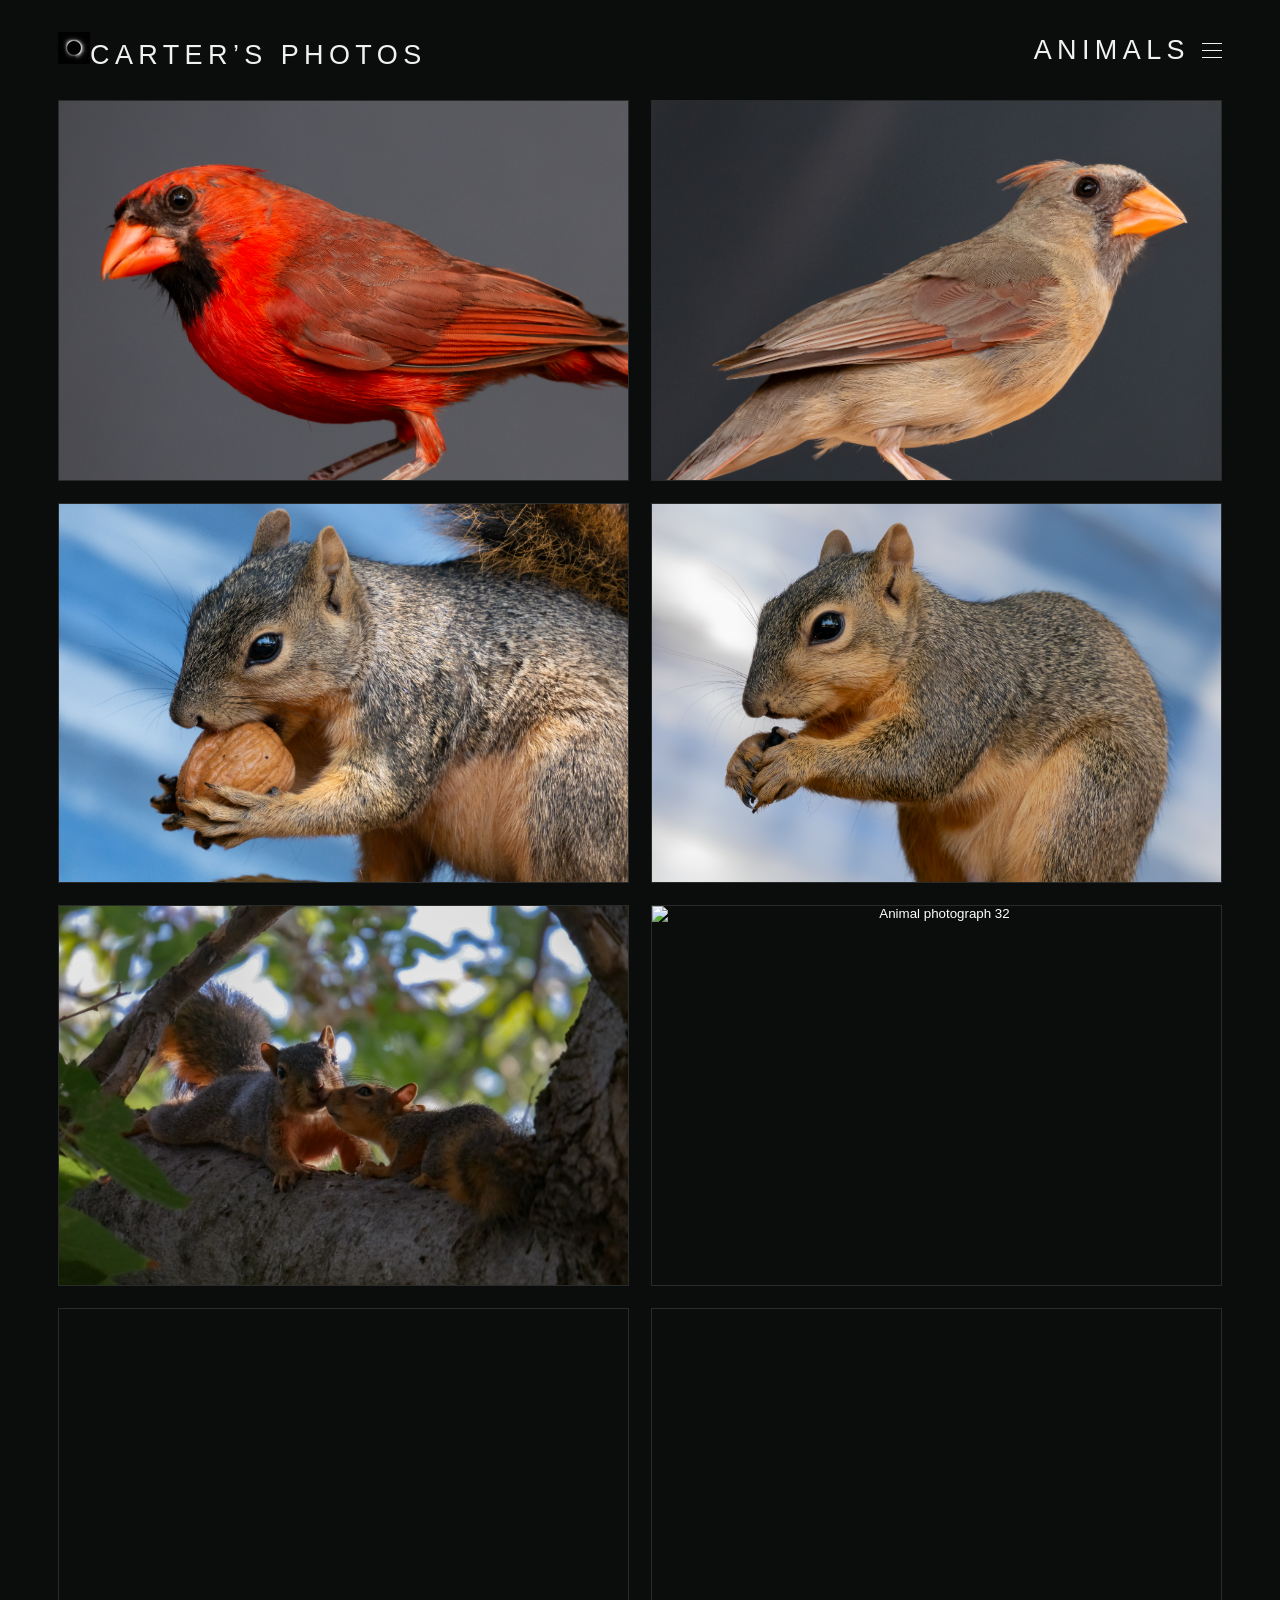
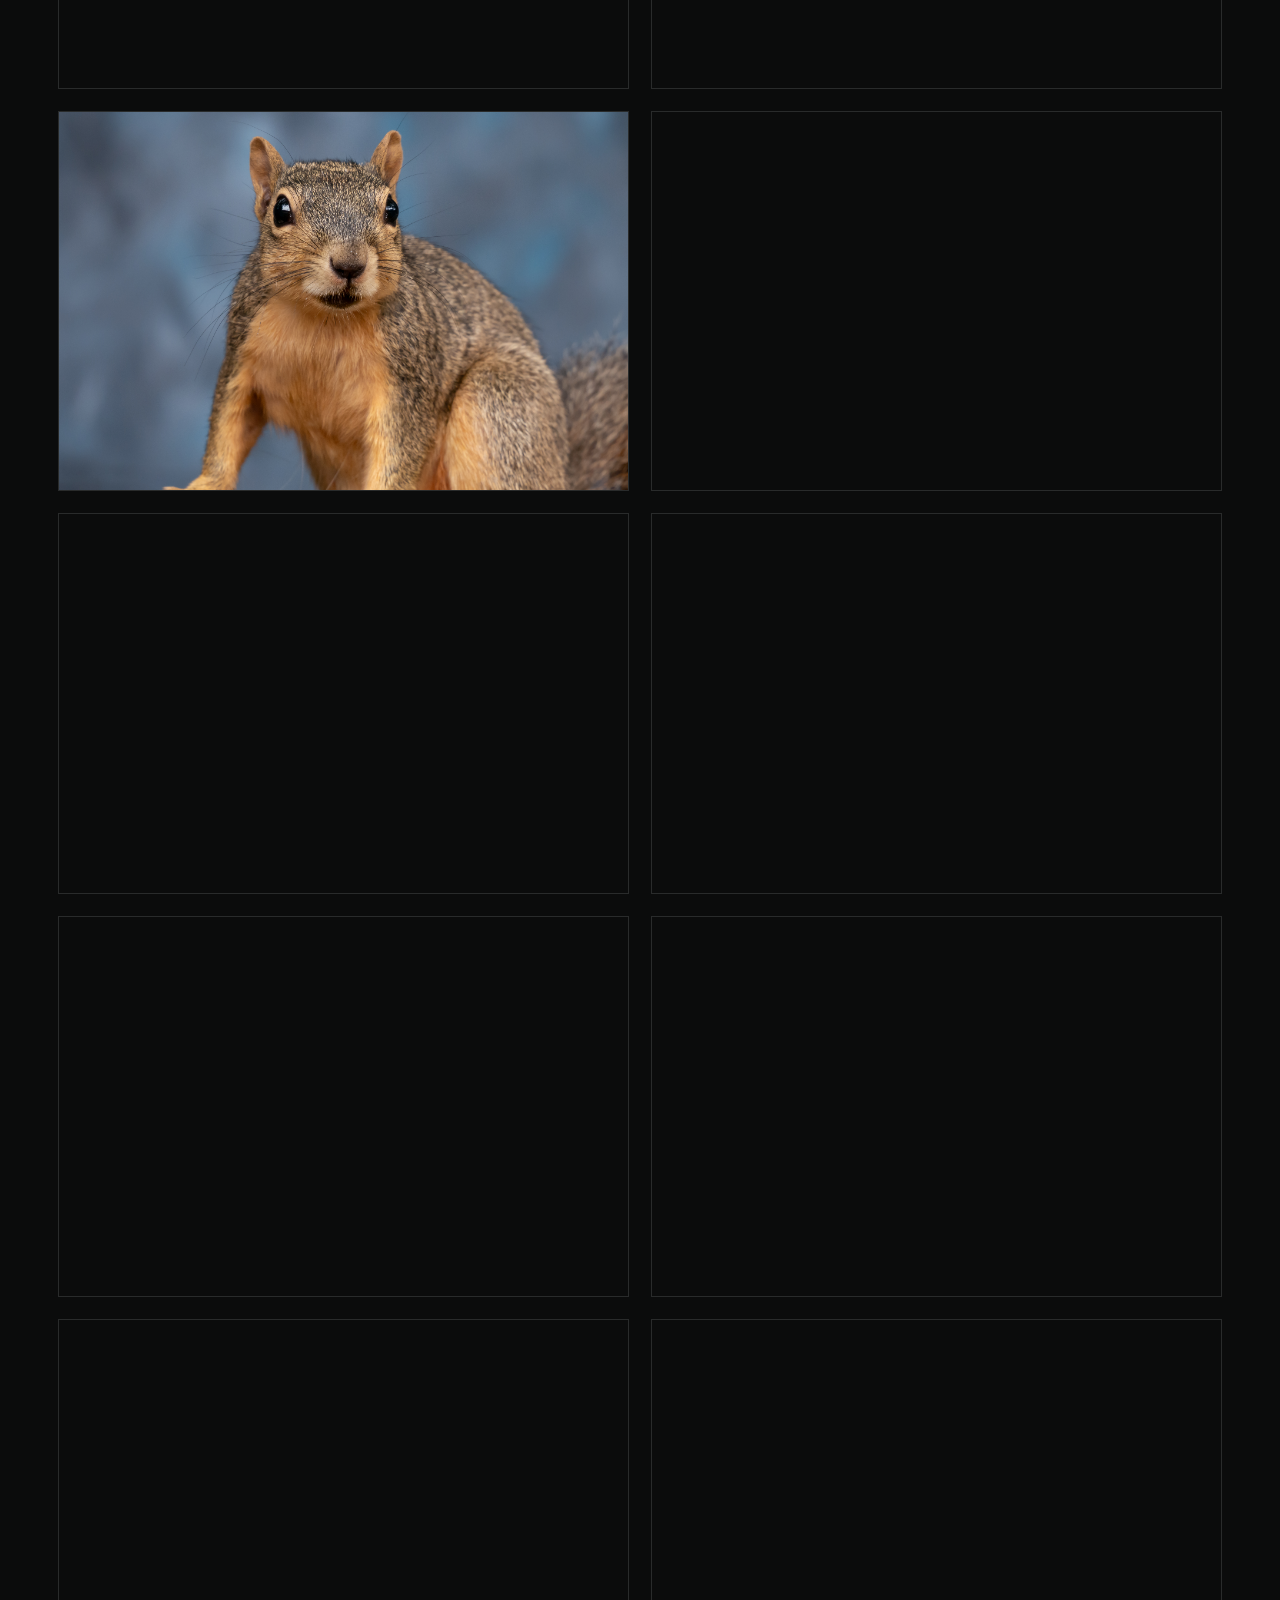
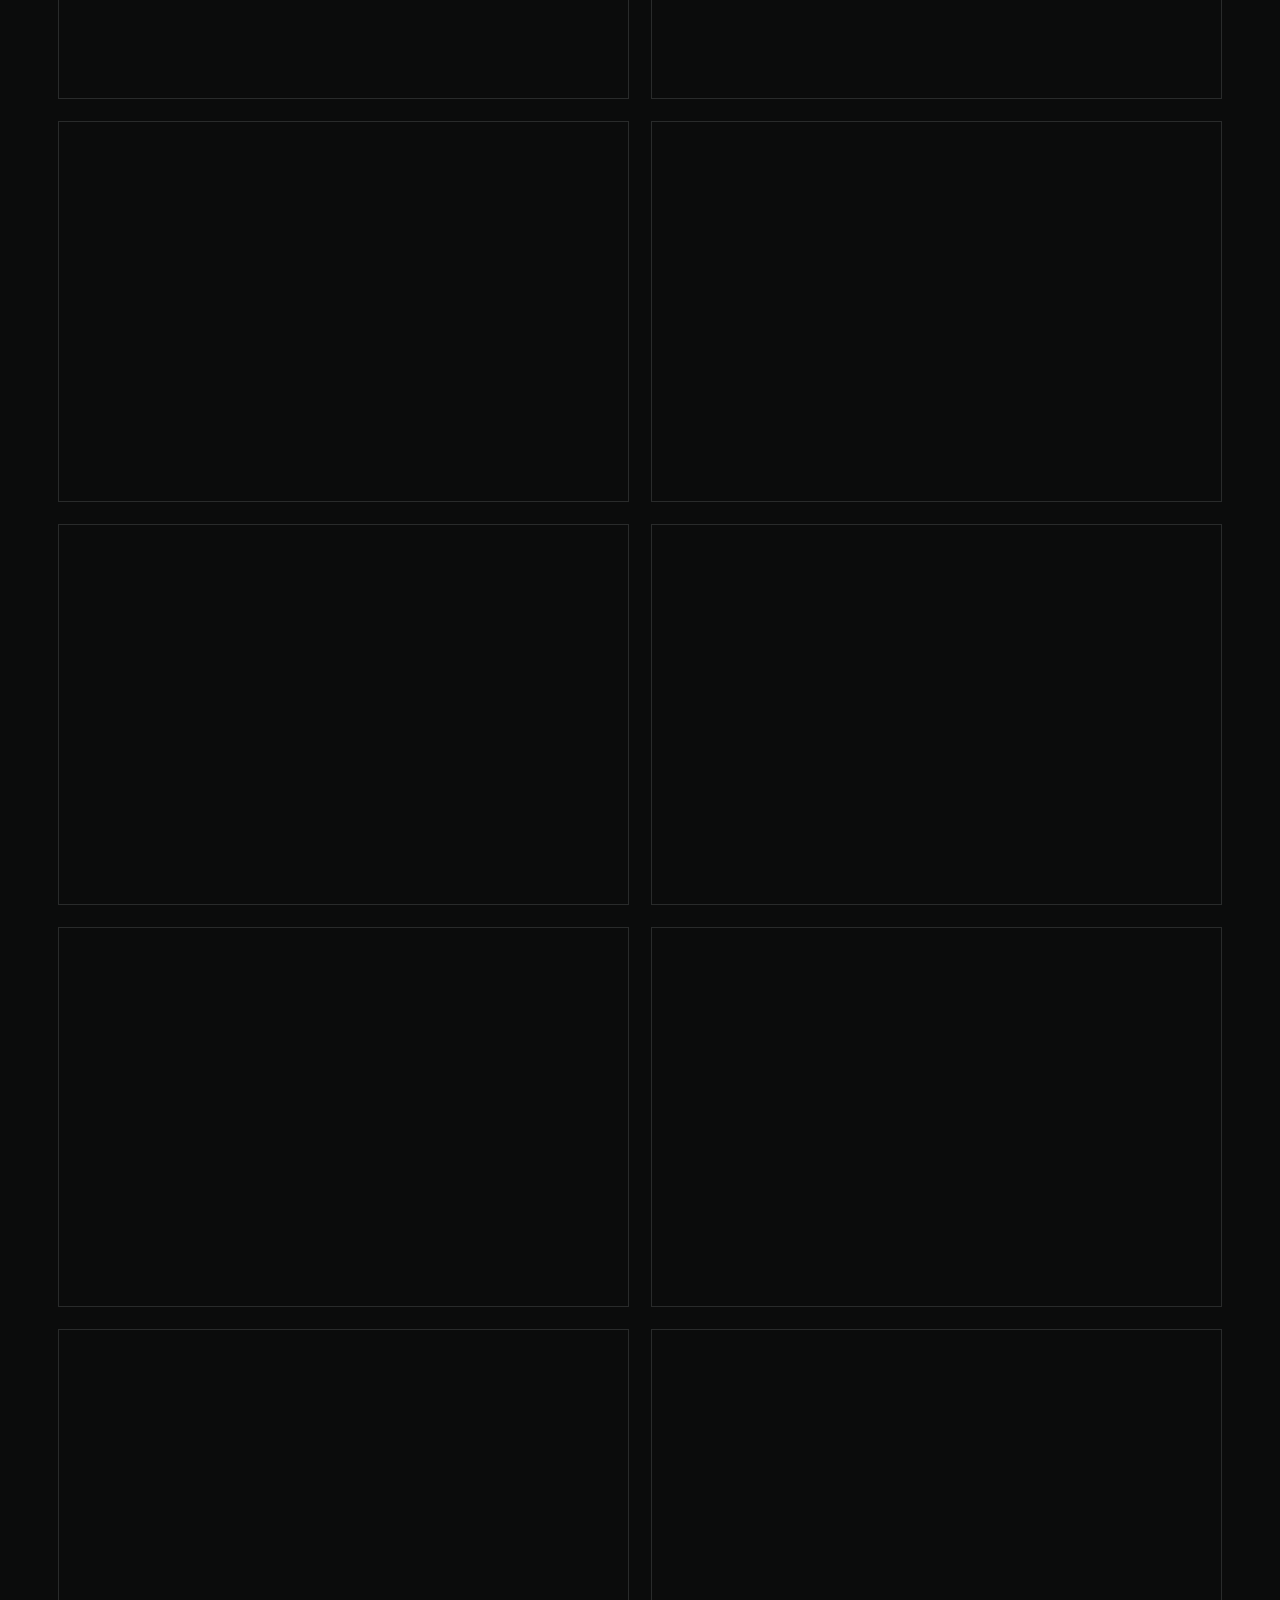
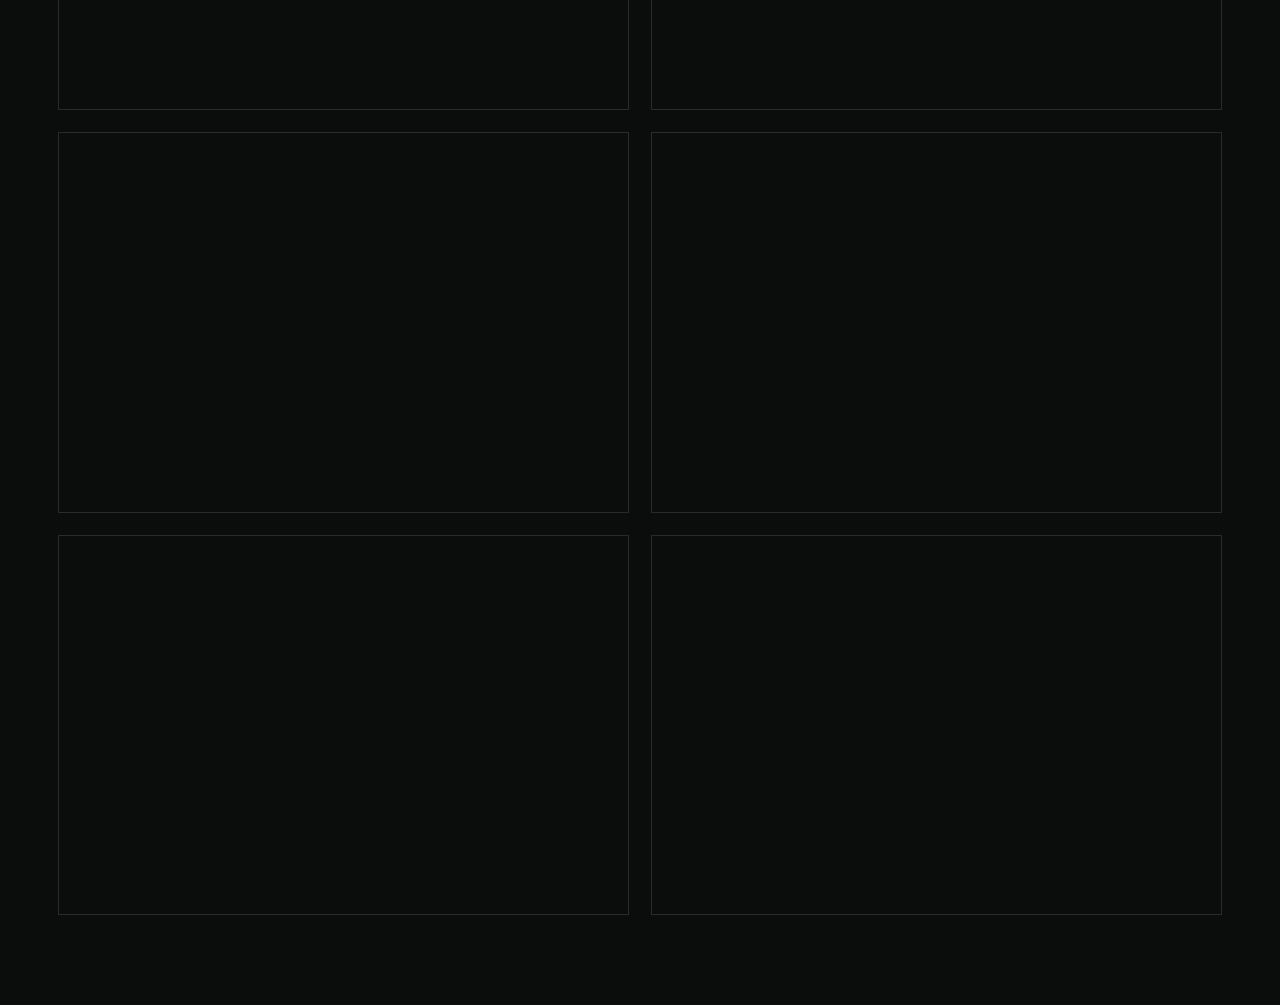
==== animals/index.html @ 8e616ca5 "Use eclipse favicon and show eclipse beside site title" ====
<!doctype html>
<html lang="en">
<head>
  <meta charset="utf-8">
  <meta name="viewport" content="width=device-width, initial-scale=1">
  <meta name="theme-color" content="#0b0c0c">
  <meta name="description" content="Animals photographed by Carter.">
  <title>Animals — Carter's Photos</title>
  <link rel="icon" type="image/svg+xml" href="/eclipse-favicon.svg?v=5">
  <link rel="apple-touch-icon" href="/eclipse-favicon.svg?v=5">
  <link rel="stylesheet" href="animals.css">
</head>
<body>
  <main class="site-shell">
    <header class="site-header">
      <a class="brand" href="/" aria-label="Carter's Photos home"><img class="brand-icon" src="/eclipse-favicon.svg?v=5" alt="" aria-hidden="true">CARTER’S PHOTOS</a>
      <nav class="nav" aria-label="Primary navigation">
        <details class="nav-menu">
          <summary class="nav-current"><span class="nav-link active">ANIMALS</span><span class="menu-icon" aria-hidden="true"><i></i><i></i><i></i></span></summary>
          <div class="nav-dropdown">
            <a class="nav-link" href="/"><span>HOME</span><span class="nav-arrow" aria-hidden="true">›</span></a>
            <a class="nav-link" href="/other/"><span>OTHER</span><span class="nav-arrow" aria-hidden="true">›</span></a>
          </div>
        </details>
      </nav>
    </header>

    <section class="gallery" aria-label="Animal photo gallery">
            <button class="photo" type="button" data-full="/images/animals/p1870011-2.jpg" aria-label="Open enlarged photograph">
        <img src="/images/animals/p1870011-2.jpg" alt="Animal photograph 1" loading="eager" decoding="async">
      </button>
      <button class="photo" type="button" data-full="/images/animals/p1710629-2-1.jpg" aria-label="Open enlarged photograph">
        <img src="/images/animals/p1710629-2-1.jpg" alt="Animal photograph 2" loading="eager" decoding="async">
      </button>
      <button class="photo" type="button" data-full="/images/animals/P2440090.jpg" aria-label="Open enlarged photograph">
        <img src="/images/animals/P2440090.jpg" alt="Animal photograph 3" loading="lazy" decoding="async">
      </button>
      <button class="photo" type="button" data-full="/images/animals/P2450784.jpg" aria-label="Open enlarged photograph">
        <img src="/images/animals/P2450784.jpg" alt="Animal photograph 4" loading="lazy" decoding="async">
      </button>
      <button class="photo" type="button" data-full="/images/animals/P1240764.jpg" aria-label="Open enlarged photograph">
        <img src="/images/animals/P1240764.jpg" alt="Animal photograph 31" loading="lazy" decoding="async">
      </button>
      <button class="photo" type="button" data-full="/images/animals/P1350514.jpg" aria-label="Open enlarged photograph">
        <img src="/images/animals/P1350514.jpg" alt="Animal photograph 32" loading="lazy" decoding="async">
      </button>
      <button class="photo" type="button" data-full="/images/animals/p2930795.jpg" aria-label="Open enlarged photograph">
        <img src="/images/animals/p2930795.jpg" alt="Animal photograph 5" loading="lazy" decoding="async">
      </button>
      <button class="photo" type="button" data-full="/images/animals/p1730978-2.jpg" aria-label="Open enlarged photograph">
        <img src="/images/animals/p1730978-2.jpg" alt="Animal photograph 7" loading="lazy" decoding="async">
      </button>
      <button class="photo" type="button" data-full="/images/animals/p2150543-3.jpg" aria-label="Open enlarged photograph">
        <img src="/images/animals/p2150543-3.jpg" alt="Animal photograph 8" loading="lazy" decoding="async">
      </button>
      <button class="photo" type="button" data-full="/images/animals/P12100601.JPG" aria-label="Open enlarged photograph">
        <img src="/images/animals/P12100601.JPG" alt="Animal photograph 30" loading="lazy" decoding="async">
      </button>
      <button class="photo" type="button" data-full="/images/animals/p2840469-7.jpg" aria-label="Open enlarged photograph">
        <img src="/images/animals/p2840469-7.jpg" alt="Animal photograph 14" loading="lazy" decoding="async">
      </button>
      <button class="photo" type="button" data-full="/images/animals/p3000961-4.jpg" aria-label="Open enlarged photograph">
        <img src="/images/animals/p3000961-4.jpg" alt="Animal photograph 16" loading="lazy" decoding="async">
      </button>
      <button class="photo" type="button" data-full="/images/animals/P1360624.jpg" aria-label="Open enlarged photograph">
        <img src="/images/animals/P1360624.jpg" alt="Animal photograph 27" loading="lazy" decoding="async">
      </button>
      <button class="photo" type="button" data-full="/images/animals/P1370092-2.jpg" aria-label="Open enlarged photograph">
        <img src="/images/animals/P1370092-2.jpg" alt="Animal photograph 29" loading="lazy" decoding="async">
      </button>
      <button class="photo" type="button" data-full="/images/animals/p2920023-7.jpg" aria-label="Open enlarged photograph">
        <img src="/images/animals/p2920023-7.jpg" alt="Animal photograph 21" loading="lazy" decoding="async">
      </button>
      <button class="photo" type="button" data-full="/images/animals/p2930012-4.jpg" aria-label="Open enlarged photograph">
        <img src="/images/animals/p2930012-4.jpg" alt="Animal photograph 24" loading="lazy" decoding="async">
      </button>
      <button class="photo" type="button" data-full="/images/animals/P2470437.jpg" aria-label="Open enlarged photograph">
        <img src="/images/animals/P2470437.jpg" alt="Animal photograph 19" loading="lazy" decoding="async">
      </button>
      <button class="photo" type="button" data-full="/images/animals/p3450807.jpg" aria-label="Open enlarged photograph">
        <img src="/images/animals/p3450807.jpg" alt="Animal photograph 38" loading="lazy" decoding="async">
      </button>
      <button class="photo" type="button" data-full="/images/animals/p2260902-2.jpg" aria-label="Open enlarged photograph">
        <img src="/images/animals/p2260902-2.jpg" alt="Animal photograph 35" loading="lazy" decoding="async">
      </button>
      <button class="photo" type="button" data-full="/images/animals/p3380422.jpg" aria-label="Open enlarged photograph">
        <img src="/images/animals/p3380422.jpg" alt="Animal photograph 40" loading="lazy" decoding="async">
      </button>
      <button class="photo" type="button" data-full="/images/animals/P1370546.jpg" aria-label="Open enlarged photograph">
        <img src="/images/animals/P1370546.jpg" alt="Animal photograph 39" loading="lazy" decoding="async">
      </button>
      <button class="photo" type="button" data-full="/images/animals/p3610223.jpg" aria-label="Open enlarged photograph">
        <img src="/images/animals/p3610223.jpg" alt="Animal photograph 44" loading="lazy" decoding="async">
      </button>
      <button class="photo" type="button" data-full="/images/animals/p2590883.jpg" aria-label="Open enlarged photograph">
        <img src="/images/animals/p2590883.jpg" alt="Animal photograph 41" loading="lazy" decoding="async">
      </button>
      <button class="photo" type="button" data-full="/images/animals/p3150628.jpg" aria-label="Open enlarged photograph">
        <img src="/images/animals/p3150628.jpg" alt="Animal photograph 50" loading="lazy" decoding="async">
      </button>
      <button class="photo" type="button" data-full="/images/animals/p3610107.jpg" aria-label="Open enlarged photograph">
        <img src="/images/animals/p3610107.jpg" alt="Animal photograph 45" loading="lazy" decoding="async">
      </button>
      <button class="photo" type="button" data-full="/images/animals/p3610175.jpg" aria-label="Open enlarged photograph">
        <img src="/images/animals/p3610175.jpg" alt="Animal photograph 47" loading="lazy" decoding="async">
      </button>
      <button class="photo" type="button" data-full="/images/animals/p3610202.jpg" aria-label="Open enlarged photograph">
        <img src="/images/animals/p3610202.jpg" alt="Animal photograph 48" loading="lazy" decoding="async">
      </button>
      <button class="photo" type="button" data-full="/images/animals/p2610997-3.jpg" aria-label="Open enlarged photograph">
        <img src="/images/animals/p2610997-3.jpg" alt="Animal photograph 23" loading="lazy" decoding="async">
      </button>
    </section>

    <dialog class="lightbox" id="lightbox" aria-label="Enlarged photograph">
      <button class="lightbox-close" type="button" aria-label="Close enlarged photograph">×</button>
      <button class="lightbox-nav lightbox-prev" type="button" aria-label="Previous photograph">‹</button>
      <button class="lightbox-nav lightbox-next" type="button" aria-label="Next photograph">›</button>
      <img class="lightbox-image" src="" alt="">
      <output class="lightbox-counter" aria-live="off"></output>
    </dialog>
  </main>

  <script src="/gallery.js" defer></script>
</body>
</html>
---- animals/animals.css ----
/* Base and layout */
:root {
  color-scheme: dark;
  --bg: #0b0c0c;
  --text: #f1f1ef;
  --muted: #8f908e;
  --gap: clamp(12px, 1.8vw, 22px);
  --edge: clamp(18px, 5vw, 58px);
}
* { box-sizing: border-box; }
html { background: var(--bg); }
body {
  margin: 0;
  min-width: 320px;
  background: var(--bg);
  color: var(--text);
  font-family: Arial, Helvetica, sans-serif;
  -webkit-font-smoothing: antialiased;
}
.site-shell { width: 100%; padding: 0 var(--edge) clamp(40px, 7vw, 90px); }
.site-header {
  position: sticky;
  top: 0;
  z-index: 20;
  background: var(--bg);
  min-height: clamp(82px, 8.4vw, 100px);
  display: flex;
  align-items: center;
  justify-content: space-between;
  gap: 28px;
}
.brand {
  color: var(--text);
  text-decoration: none;
  font-size: clamp(18px, 2.15vw, 27px);
  font-weight: 400;
  letter-spacing: .20em;
  line-height: 1;
  white-space: nowrap;
}

/* Header navigation */
.nav { display: flex; align-items: center; gap: clamp(28px, 4vw, 50px); }
.nav-link {
  position: relative;
  padding: 8px 2px 12px;
  color: var(--muted);
  text-decoration: none;
  font-size: clamp(10px, 1vw, 13px);
  font-weight: 700;
  letter-spacing: .20em;
  line-height: 1;
}
.nav-link.active { color: var(--text); }
.nav-link.active::after {
  content: "";
  position: absolute;
  left: 0;
  right: .20em;
  bottom: 0;
  height: 1px;
  background: currentColor;
}
.nav-placeholder { cursor: default; display: inline-block; }

/* Photo grid */
.gallery { display: grid; grid-template-columns: repeat(2, minmax(0, 1fr)); gap: var(--gap); }
.photo {
  display: block;
  overflow: hidden;
  background: transparent;
  aspect-ratio: 3 / 2;
  text-decoration: none;
  border: 1px solid #292b2b;
  padding: 0;
  box-shadow: none;
  cursor: zoom-in;
}
.photo img {
  display: block;
  width: 100%;
  height: 100%;
  object-fit: cover;
  object-position: center;
  opacity: 0;
  transition: transform 220ms ease, opacity 220ms ease;
}
.photo img.is-loaded { opacity: 1; }
.photo-squirrel img { object-position: 50% 42%; }

/* Fullscreen viewer */
.lightbox {
  position: fixed;
  inset: 0;
  width: auto;
  height: auto;
  max-width: none;
  max-height: none;
  margin: 0;
  padding: clamp(24px, 4vw, 48px);
  border: 0;
  background: rgba(5, 6, 6, .96);
  overflow: hidden;
}
.lightbox[open] { display: grid; place-items: center; }
.lightbox::backdrop { background: rgba(0, 0, 0, .86); }
.lightbox-image {
  display: block;
  width: auto;
  height: auto;
  max-width: min(90vw, calc(100vw - 48px));
  max-height: min(85vh, calc(100vh - 48px));
  object-fit: contain;
}
.lightbox-close {
  position: fixed;
  top: 18px;
  right: 22px;
  z-index: 2;
  border: 0;
  padding: 6px 10px;
  background: transparent;
  color: #f1f1ef;
  font: 300 34px/1 Arial, Helvetica, sans-serif;
  cursor: pointer;
}
html.lightbox-open, body.lightbox-open {
  overflow: hidden;
  overscroll-behavior: none;
}
.lightbox-nav {
  position: fixed;
  top: 50%;
  z-index: 3;
  width: 48px;
  height: 64px;
  padding: 0;
  border: 0;
  background: rgba(0,0,0,.28);
  color: rgba(255,255,255,.88);
  font: 300 48px/1 Arial, sans-serif;
  cursor: pointer;
  transform: translateY(-50%);
}
.lightbox-prev { left: 14px; }
.lightbox-next { right: 14px; }

/* Quiet lightbox position indicator */
.lightbox-counter {
  position: fixed;
  bottom: max(18px, env(safe-area-inset-bottom));
  left: 50%;
  transform: translateX(-50%);
  color: #b8b9b7;
  font: 400 12px/1.4 Arial, Helvetica, sans-serif;
  letter-spacing: .12em;
  pointer-events: none;
}

/* Dropdown menu */
.nav-menu { position: relative; border: 0; border-radius: 0; background: transparent; }
.nav-menu summary { list-style: none; }
.nav-menu summary::-webkit-details-marker { display: none; }
.nav-current {
  display: flex;
  align-items: center;
  min-width: 0;
  min-height: 0;
  padding: 0;
  gap: 12px;
  justify-content: flex-start;
  cursor: pointer;
  user-select: none;
}
.nav-current .nav-link { pointer-events: none; }
.nav-current .nav-link.active {
  padding: 0;
  font-size: clamp(18px, 2.15vw, 27px);
  font-weight: 400;
  letter-spacing: .20em;
}
.nav-current .nav-link.active::after { display: none; }
.menu-icon {
  width: 20px;
  height: 15px;
  margin: 0;
  flex: 0 0 auto;
  display: flex;
  flex-direction: column;
  justify-content: space-between;
}
.menu-icon i { display: block; width: 100%; height: 1px; background: var(--text); }
.nav-dropdown {
  position: absolute;
  top: calc(100% + 14px);
  left: auto;
  right: 0;
  z-index: 10;
  width: 210px;
  min-width: 210px;
  padding: 4px 12px;
  gap: 0;
  display: flex;
  flex-direction: column;
  align-items: flex-start;
  border: 1px solid #343738;
  border-radius: 10px;
  background: #0d0f10;
  box-shadow: 0 10px 24px rgba(0,0,0,.28);
}
.nav-menu:not([open]) .nav-dropdown { display: none; }
.nav-dropdown::before {
  content: "";
  position: absolute;
  top: -7px;
  right: 8px;
  width: 12px;
  height: 12px;
  background: #0d0f10;
  border-left: 1px solid #343738;
  border-top: 1px solid #343738;
  transform: rotate(45deg);
}
.nav-dropdown .nav-link {
  position: relative;
  z-index: 1;
  display: flex;
  align-items: center;
  justify-content: space-between;
  width: 100%;
  padding: 16px 2px;
  border-radius: 0;
  background: transparent;
  color: #b8b9b7;
  font-size: clamp(13px, 1.15vw, 16px);
  font-weight: 400;
  letter-spacing: .18em;
  text-align: left;
  white-space: nowrap;
}
.nav-dropdown .nav-link + .nav-link { border-top: 1px solid #343738; }
.nav-arrow {
  margin-left: 18px;
  color: #d9d9d7;
  font-size: 28px;
  font-weight: 200;
  line-height: .7;
  letter-spacing: 0;
}

/* Responsive */
@media (max-width: 700px) {
  :root { --edge: 16px; --gap: 12px; }
  .site-header { min-height: 74px; align-items: center; }
  .brand { font-size: clamp(16px, 5vw, 20px); letter-spacing: .16em; }
  .nav { gap: 14px; }
  .nav-link { font-size: 9px; letter-spacing: .16em; }
  .gallery { grid-template-columns: 1fr; }
  .lightbox { padding: 12px; }
  .lightbox-image { max-width: calc(100vw - 24px); max-height: calc(100vh - 56px); }
  .lightbox-close { top: 10px; right: 10px; }
  .nav-current { gap: 10px; }
  .nav-current .nav-link.active {
    font-size: clamp(16px, 5vw, 20px);
    letter-spacing: .16em;
  }
  .nav-dropdown { top: calc(100% + 12px); width: 210px; min-width: 210px; padding: 3px 12px; }
  .nav-dropdown .nav-link { padding: 16px 2px; font-size: 13px; letter-spacing: .16em; }
  .nav-arrow { font-size: 26px; }
}
@media (max-width: 430px) {
  .site-header { min-height: 68px; }
  .brand { font-size: 15px; letter-spacing: .13em; }
  .nav-link { font-size: 8px; }
  .nav-current .nav-link.active { font-size: 15px; letter-spacing: .13em; }
  .nav-dropdown { width: 190px; min-width: 190px; }
}
@media (hover: hover) and (pointer: fine) {
  .photo:hover img { transform: scale(1.012); opacity: .96; }
  .lightbox-nav:hover { background: rgba(0,0,0,.55); color: #fff; }
  .nav-dropdown .nav-link:hover { color: var(--text); background: transparent; }
  .nav-dropdown .nav-link:hover .nav-arrow { transform: translateX(2px); }
}
@media (hover: none) and (pointer: coarse) {
  .lightbox-nav {
    display: block;
    width: 40px;
    height: 56px;
    font-size: 42px;
    background: rgba(0,0,0,.42);
  }
  .lightbox-prev { left: 4px; }
  .lightbox-next { right: 4px; }
}
@media (prefers-reduced-motion: reduce) {
  .photo img { transition: none; }
}
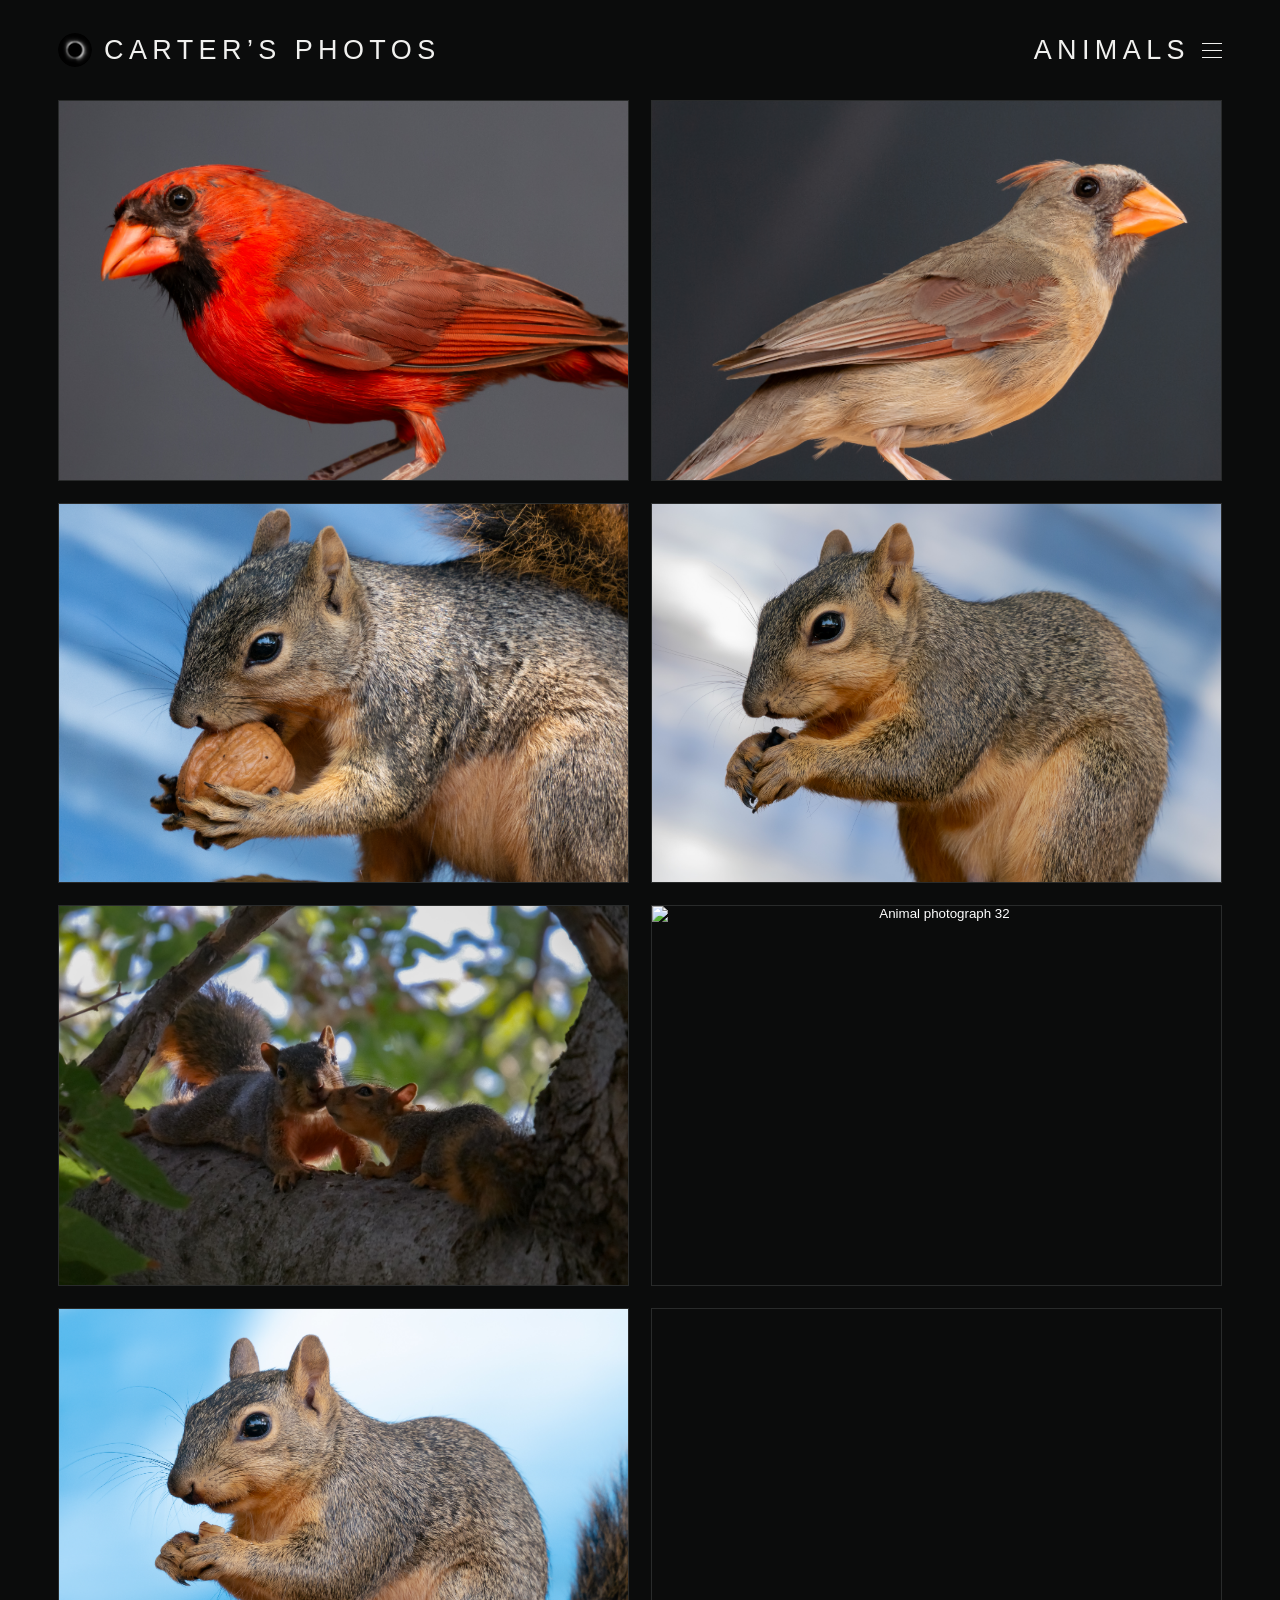
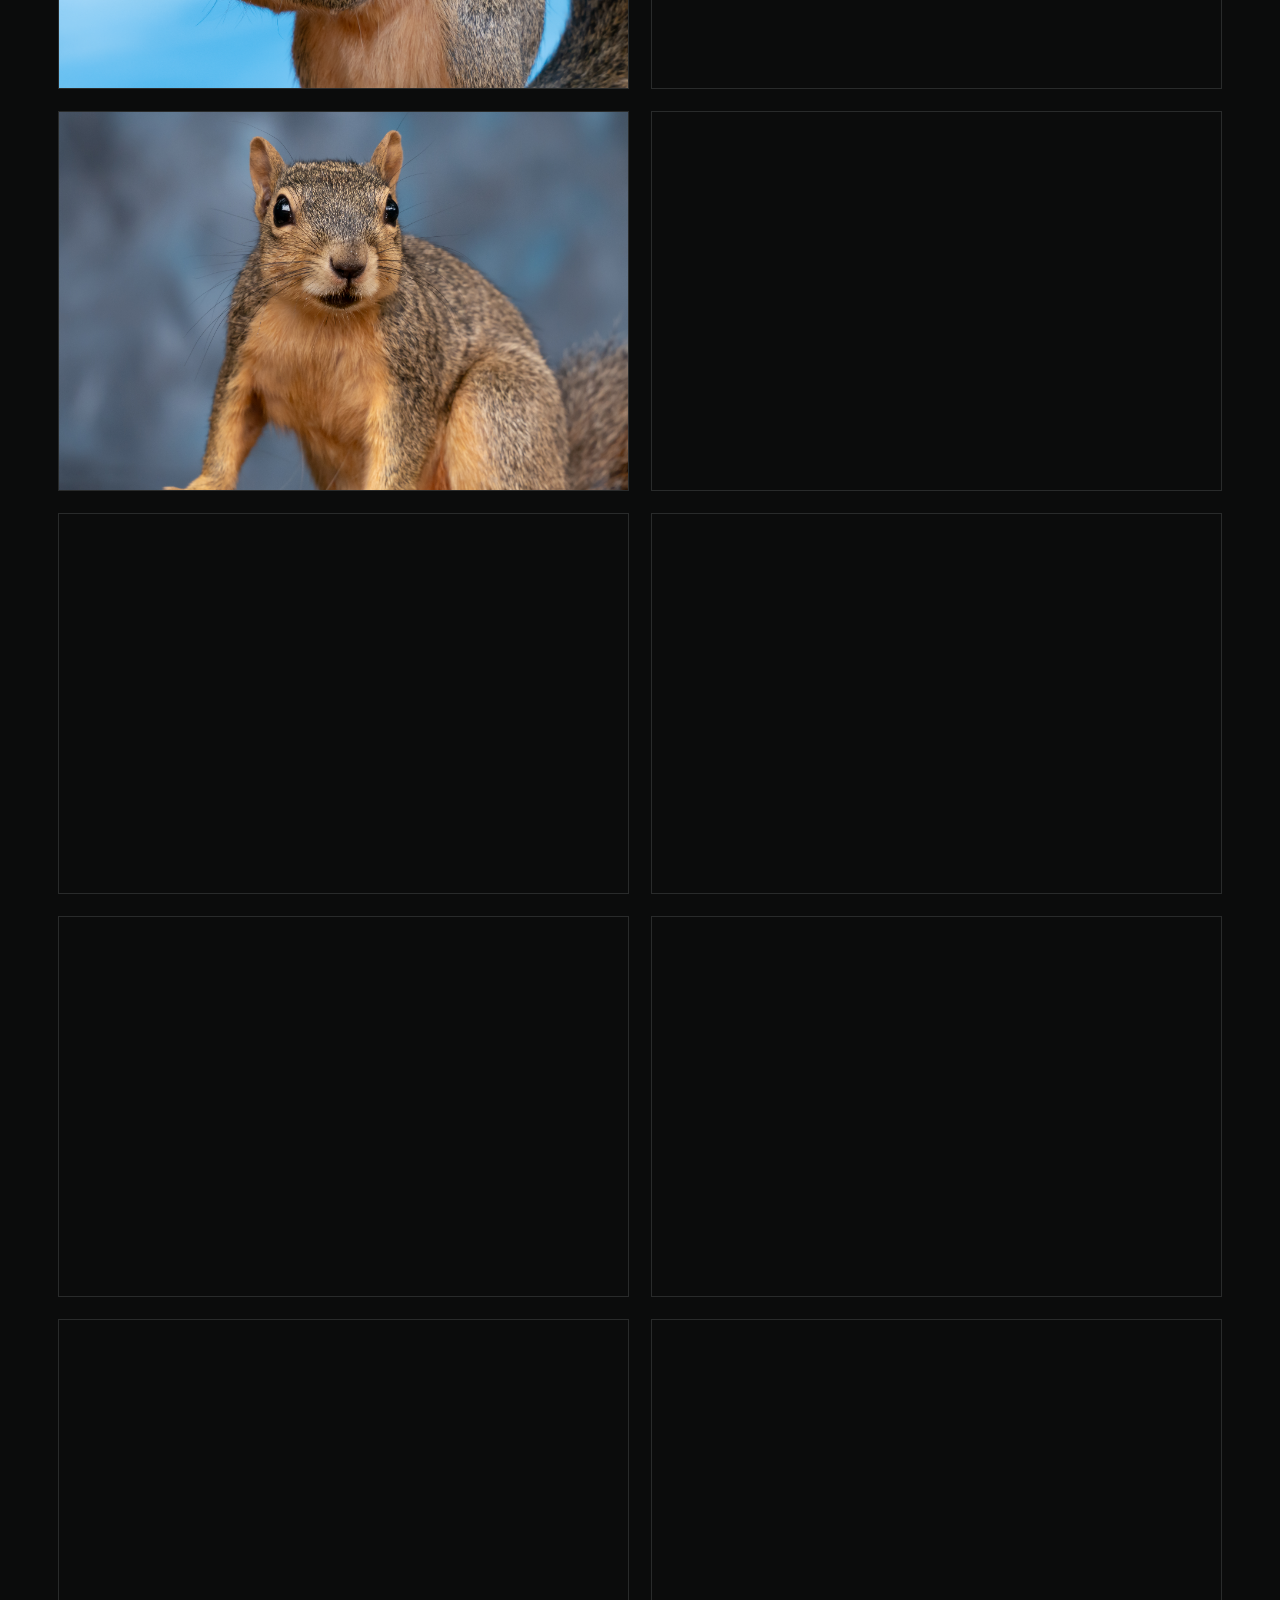
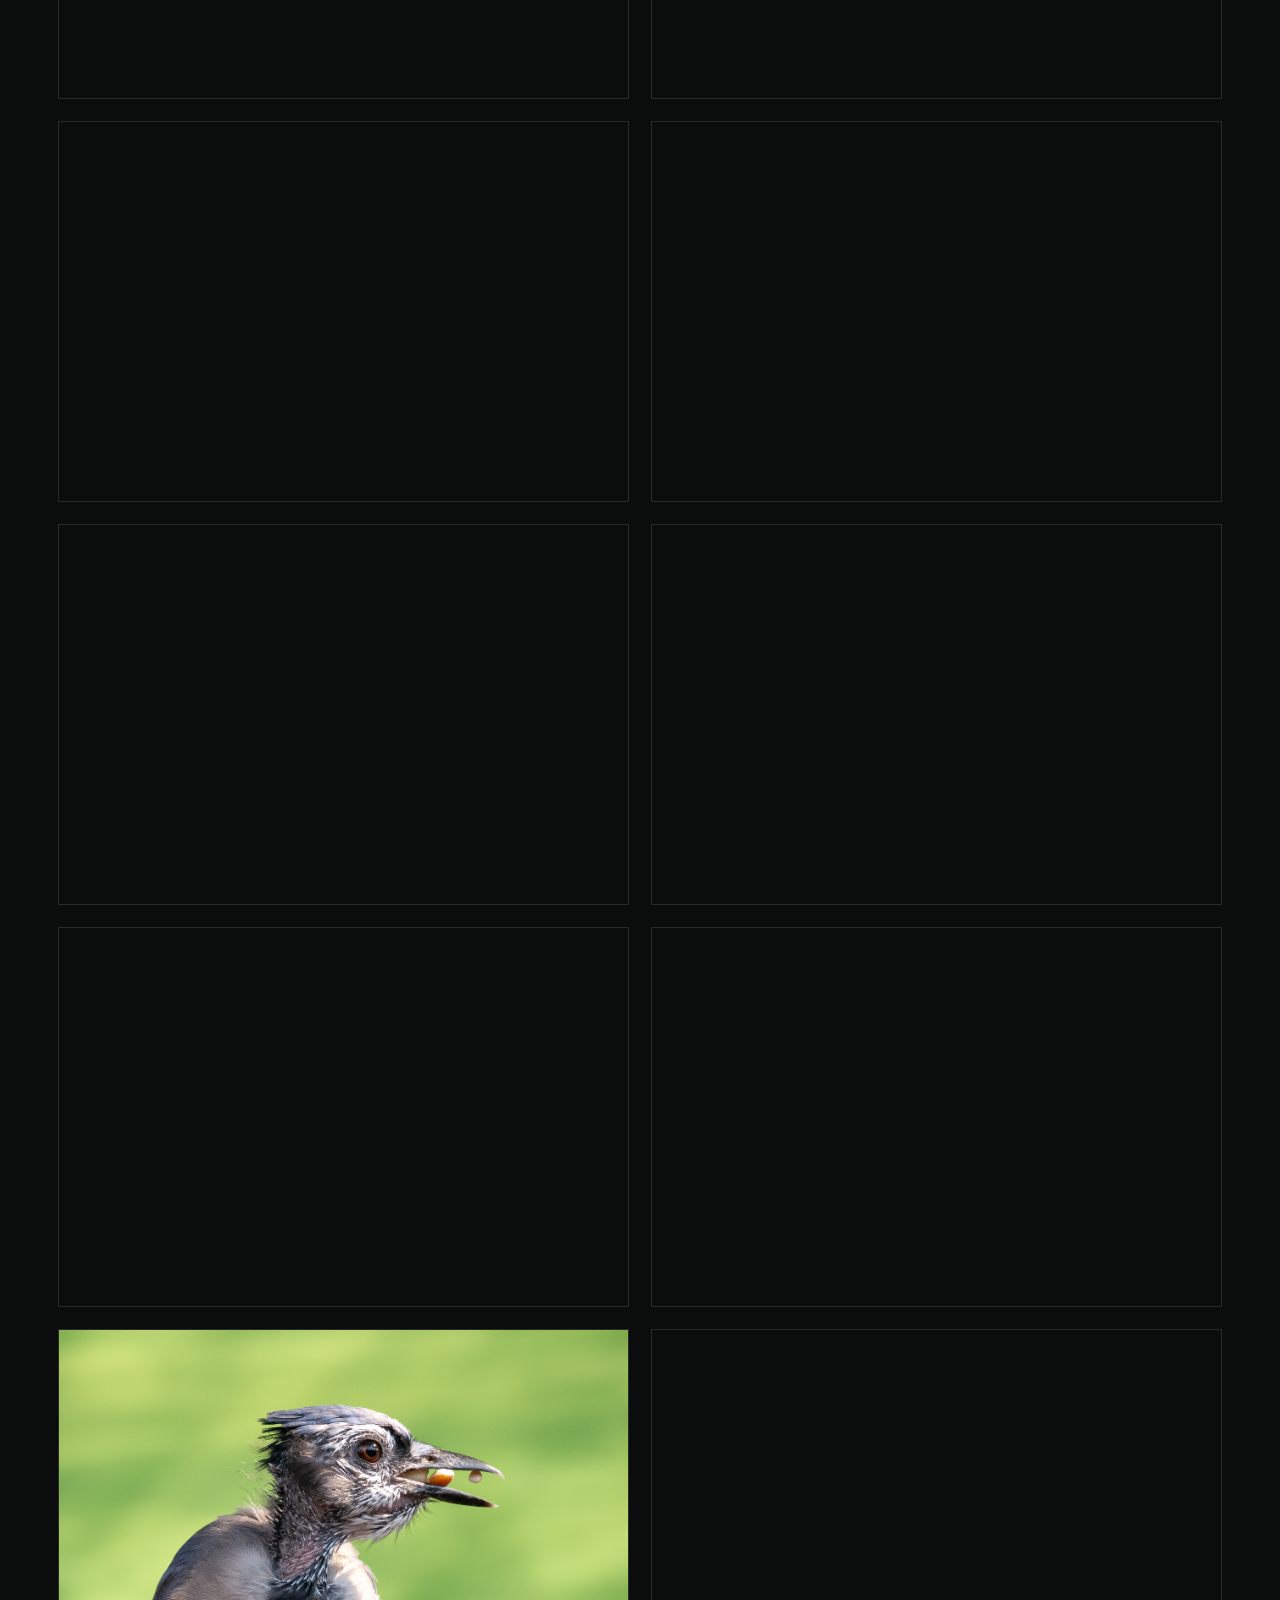
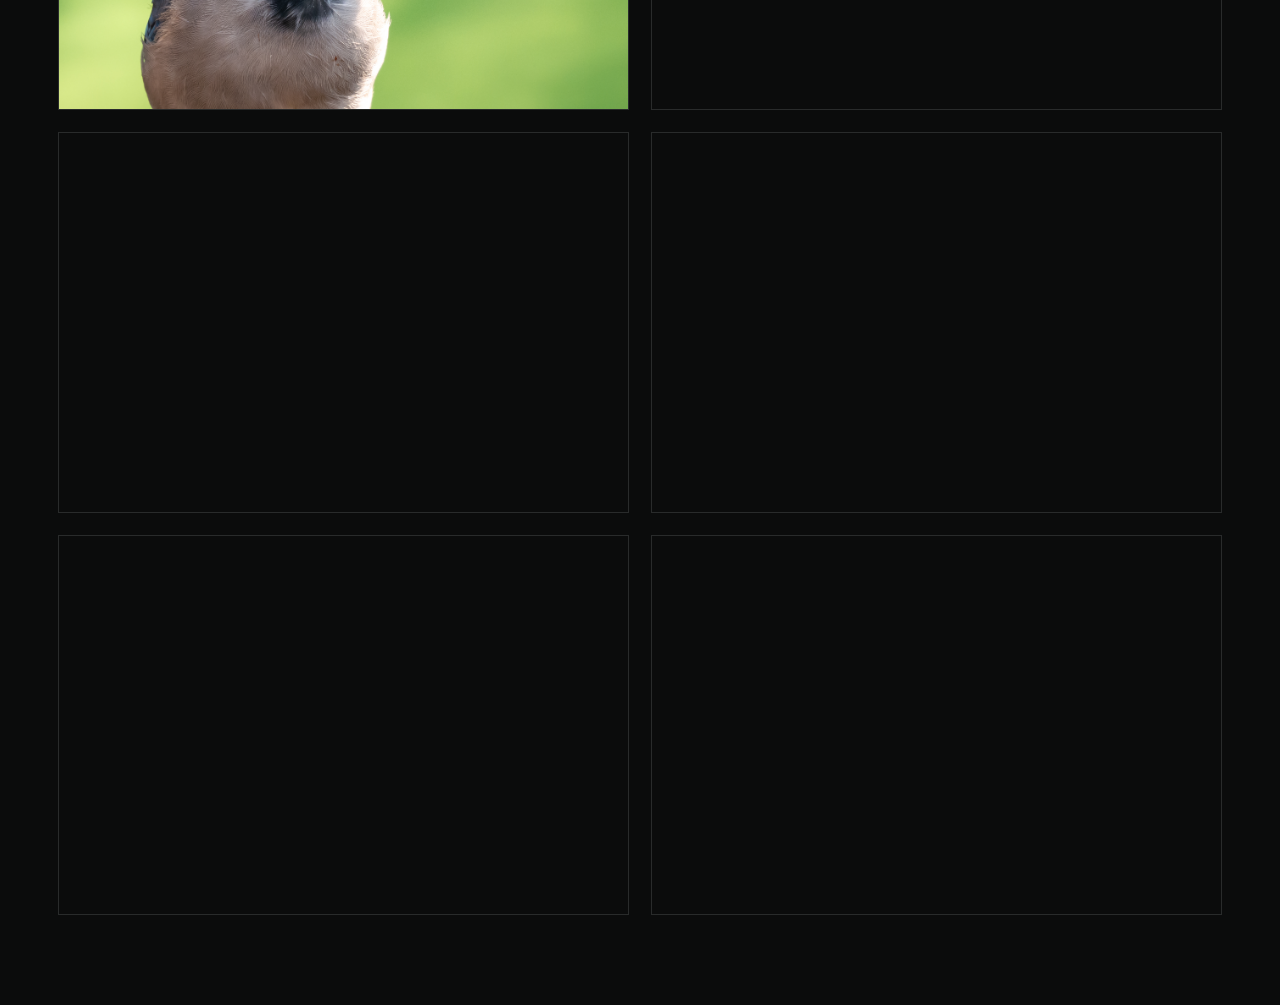
==== commit 9eec40f8: "Refresh circular eclipse icon in header and browser tab" ====
--- a/animals/index.html
+++ b/animals/index.html
@@ -6,14 +6,14 @@
   <meta name="theme-color" content="#0b0c0c">
   <meta name="description" content="Animals photographed by Carter.">
   <title>Animals — Carter's Photos</title>
-  <link rel="icon" type="image/svg+xml" href="/eclipse-favicon.svg?v=5">
-  <link rel="apple-touch-icon" href="/eclipse-favicon.svg?v=5">
+  <link rel="icon" type="image/svg+xml" href="/eclipse-favicon.svg?v=6">
+  <link rel="apple-touch-icon" href="/eclipse-favicon.svg?v=6">
   <link rel="stylesheet" href="animals.css">
 </head>
 <body>
   <main class="site-shell">
     <header class="site-header">
-      <a class="brand" href="/" aria-label="Carter's Photos home"><img class="brand-icon" src="/eclipse-favicon.svg?v=5" alt="" aria-hidden="true">CARTER’S PHOTOS</a>
+      <a class="brand" href="/" aria-label="Carter's Photos home"><img class="brand-icon" src="/eclipse-favicon.svg?v=6" alt="" aria-hidden="true">CARTER’S PHOTOS</a>
       <nav class="nav" aria-label="Primary navigation">
         <details class="nav-menu">
           <summary class="nav-current"><span class="nav-link active">ANIMALS</span><span class="menu-icon" aria-hidden="true"><i></i><i></i><i></i></span></summary>
--- a/animals/animals.css
+++ b/animals/animals.css
@@ -32,12 +32,17 @@
 .brand {
   color: var(--text);
   text-decoration: none;
+  display: inline-flex;
+  align-items: center;
+  gap: 12px;
   font-size: clamp(18px, 2.15vw, 27px);
   font-weight: 400;
   letter-spacing: .20em;
   line-height: 1;
   white-space: nowrap;
 }
+
+.brand-icon { width: 34px; height: 34px; flex: 0 0 auto; object-fit: cover; border-radius: 50%; }
 
 /* Header navigation */
 .nav { display: flex; align-items: center; gap: clamp(28px, 4vw, 50px); }
@@ -252,7 +257,8 @@
 @media (max-width: 700px) {
   :root { --edge: 16px; --gap: 12px; }
   .site-header { min-height: 74px; align-items: center; }
-  .brand { font-size: clamp(16px, 5vw, 20px); letter-spacing: .16em; }
+  .brand { font-size: clamp(16px, 5vw, 20px); letter-spacing: .16em; gap: 8px; }
+  .brand-icon { width: 26px; height: 26px; }
   .nav { gap: 14px; }
   .nav-link { font-size: 9px; letter-spacing: .16em; }
   .gallery { grid-template-columns: 1fr; }
@@ -270,7 +276,8 @@
 }
 @media (max-width: 430px) {
   .site-header { min-height: 68px; }
-  .brand { font-size: 15px; letter-spacing: .13em; }
+  .brand { font-size: 15px; letter-spacing: .13em; gap: 6px; }
+  .brand-icon { width: 22px; height: 22px; }
   .nav-link { font-size: 8px; }
   .nav-current .nav-link.active { font-size: 15px; letter-spacing: .13em; }
   .nav-dropdown { width: 190px; min-width: 190px; }
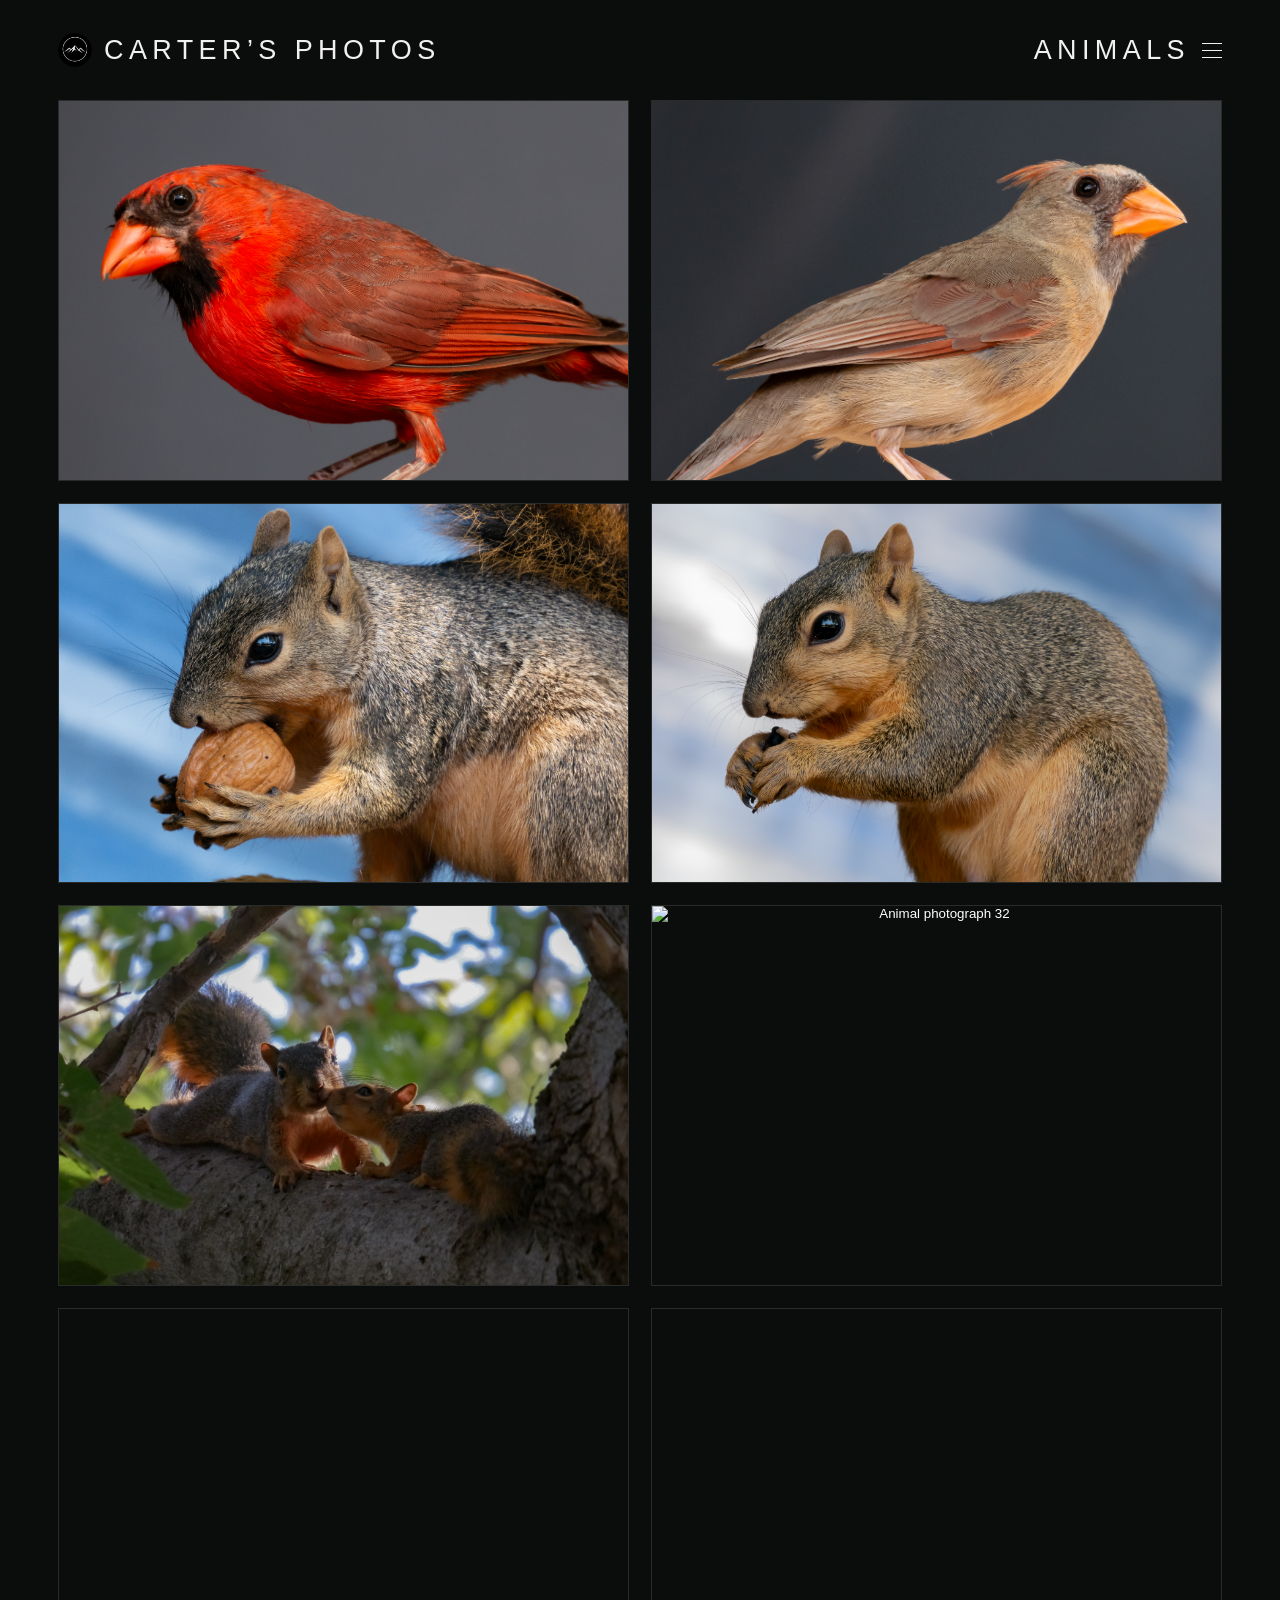
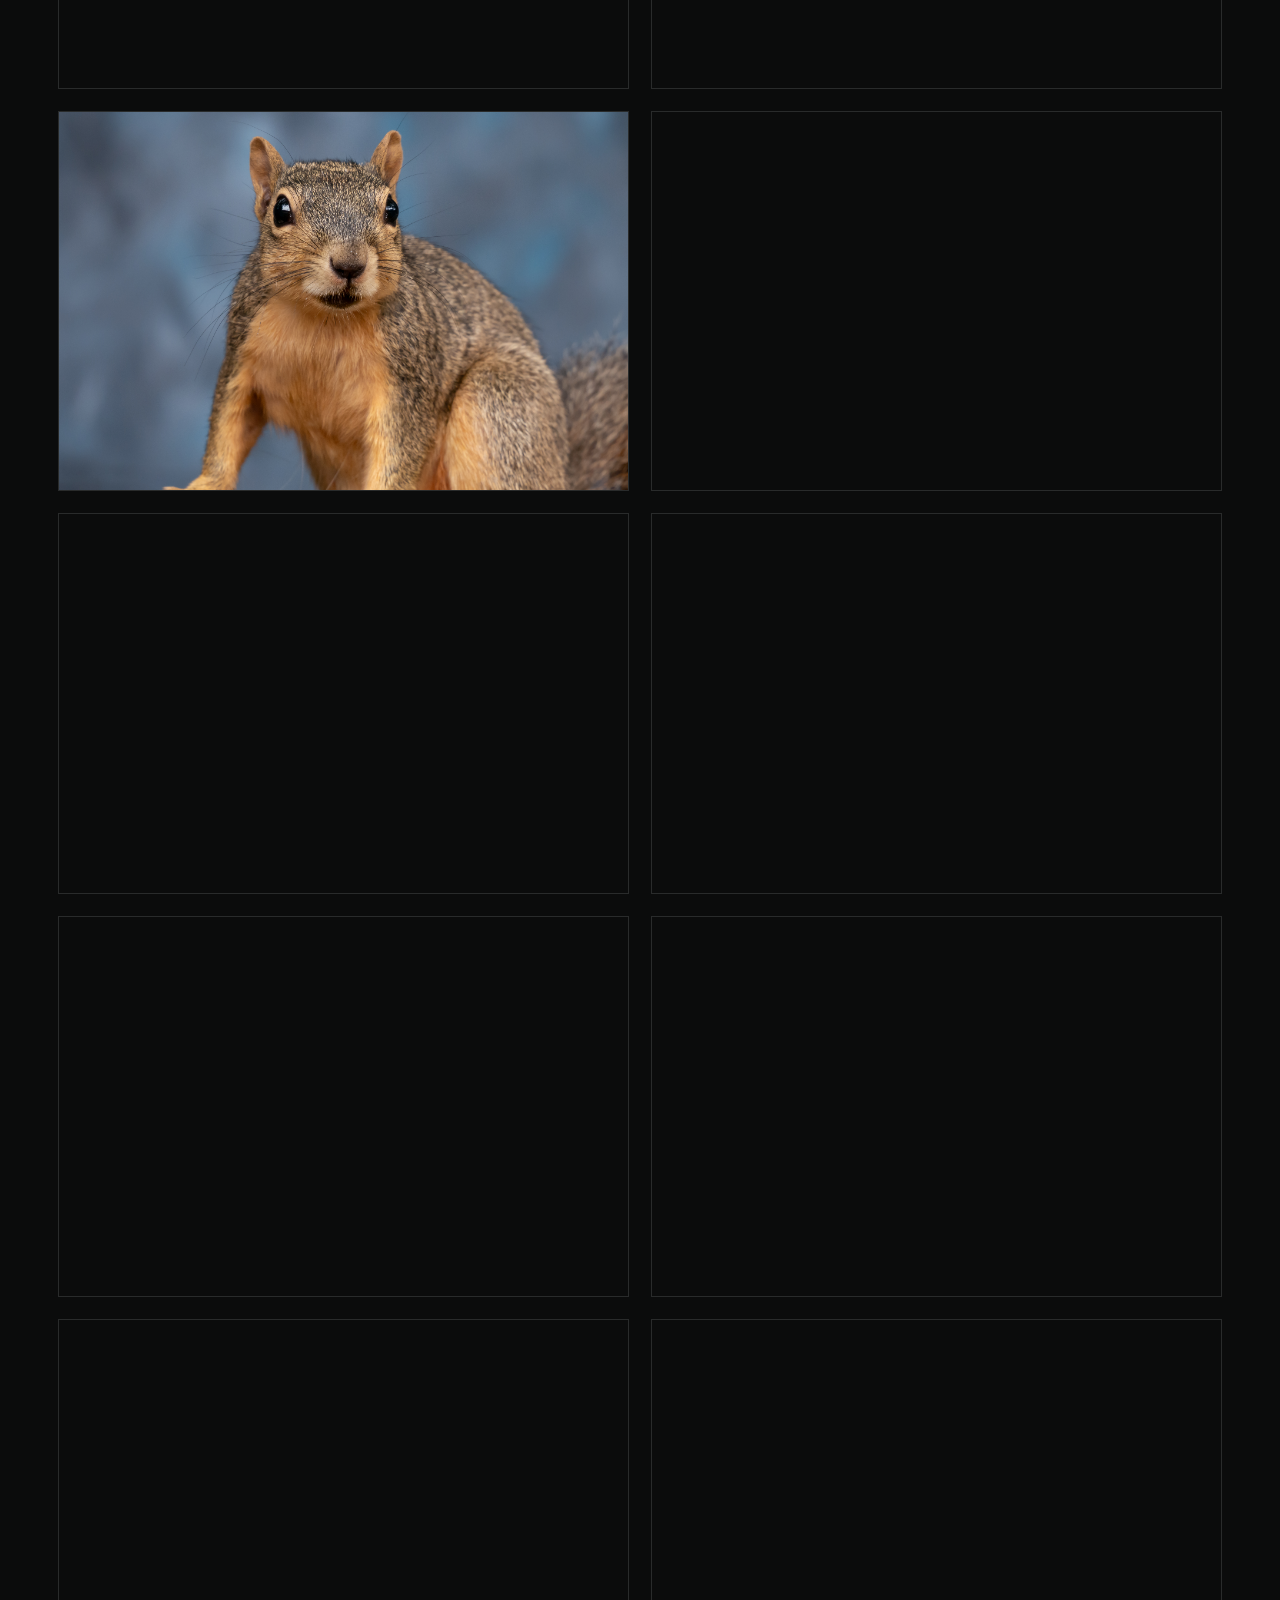
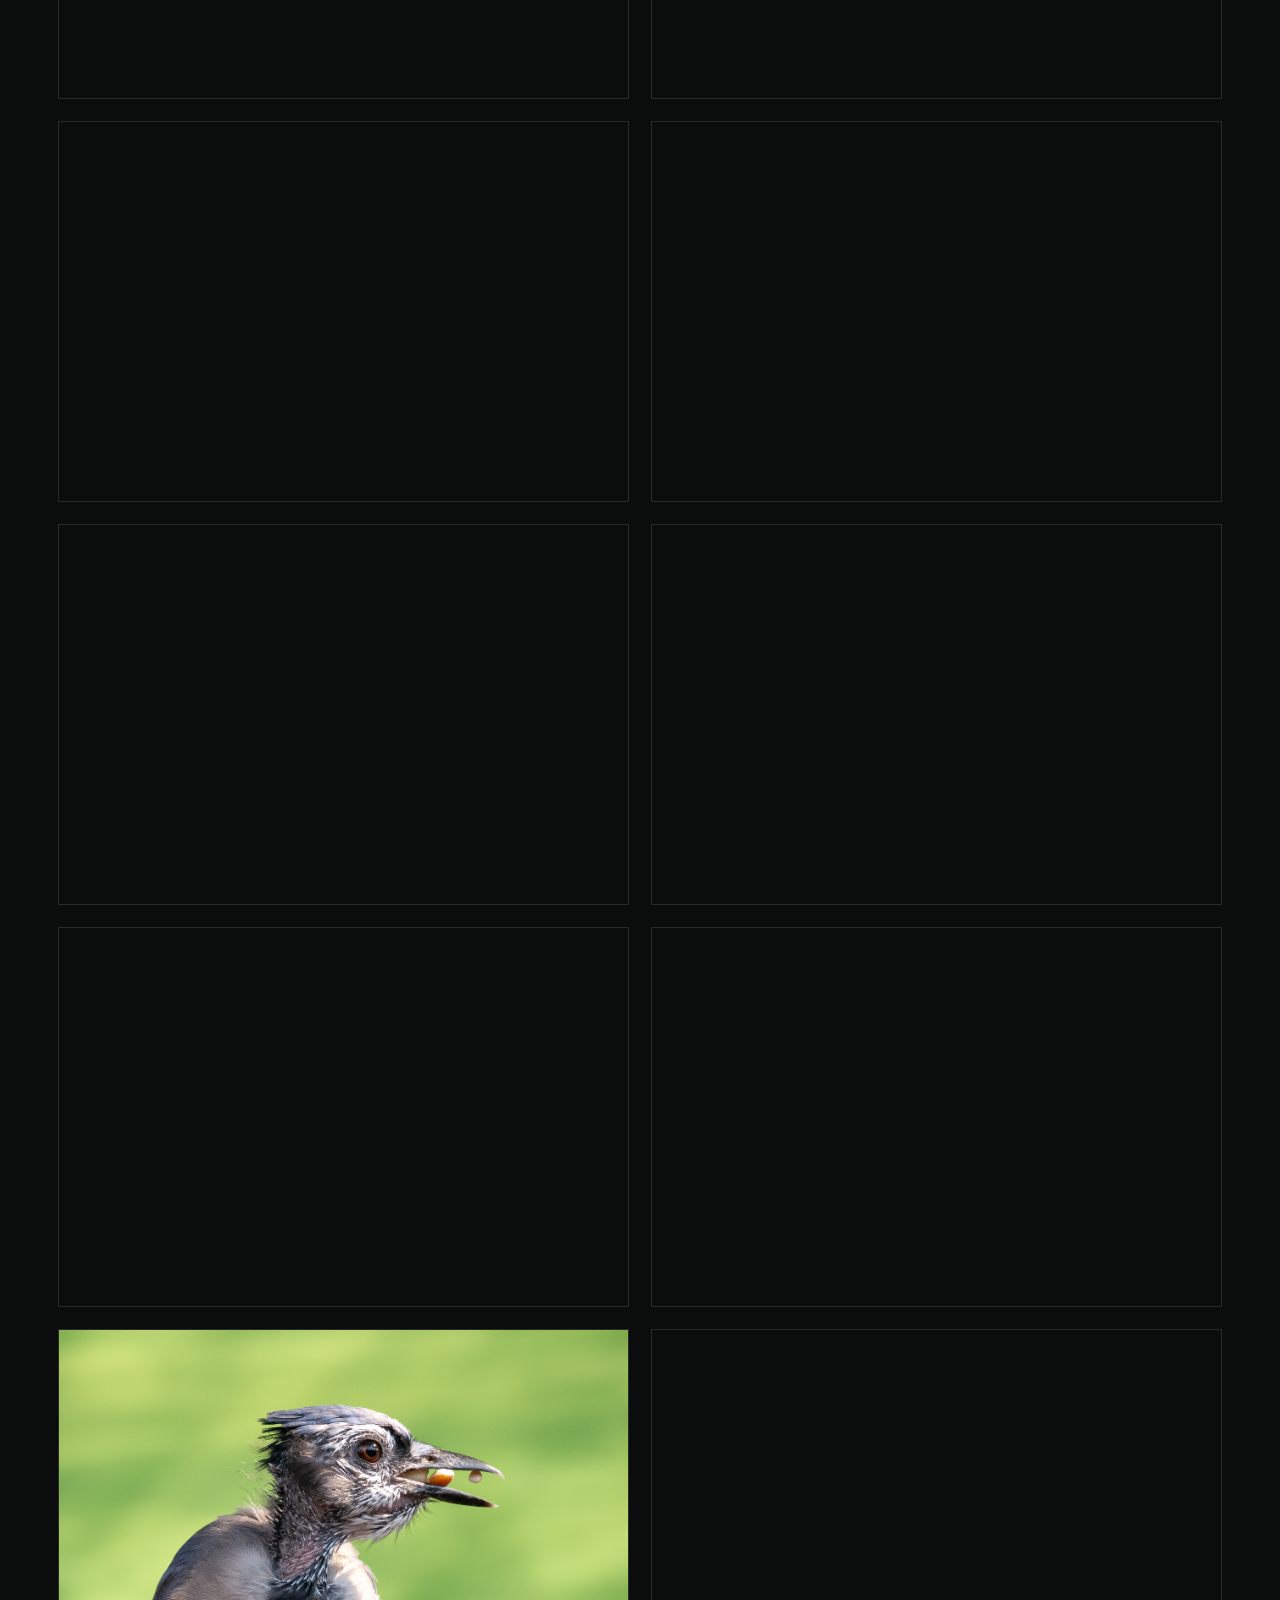
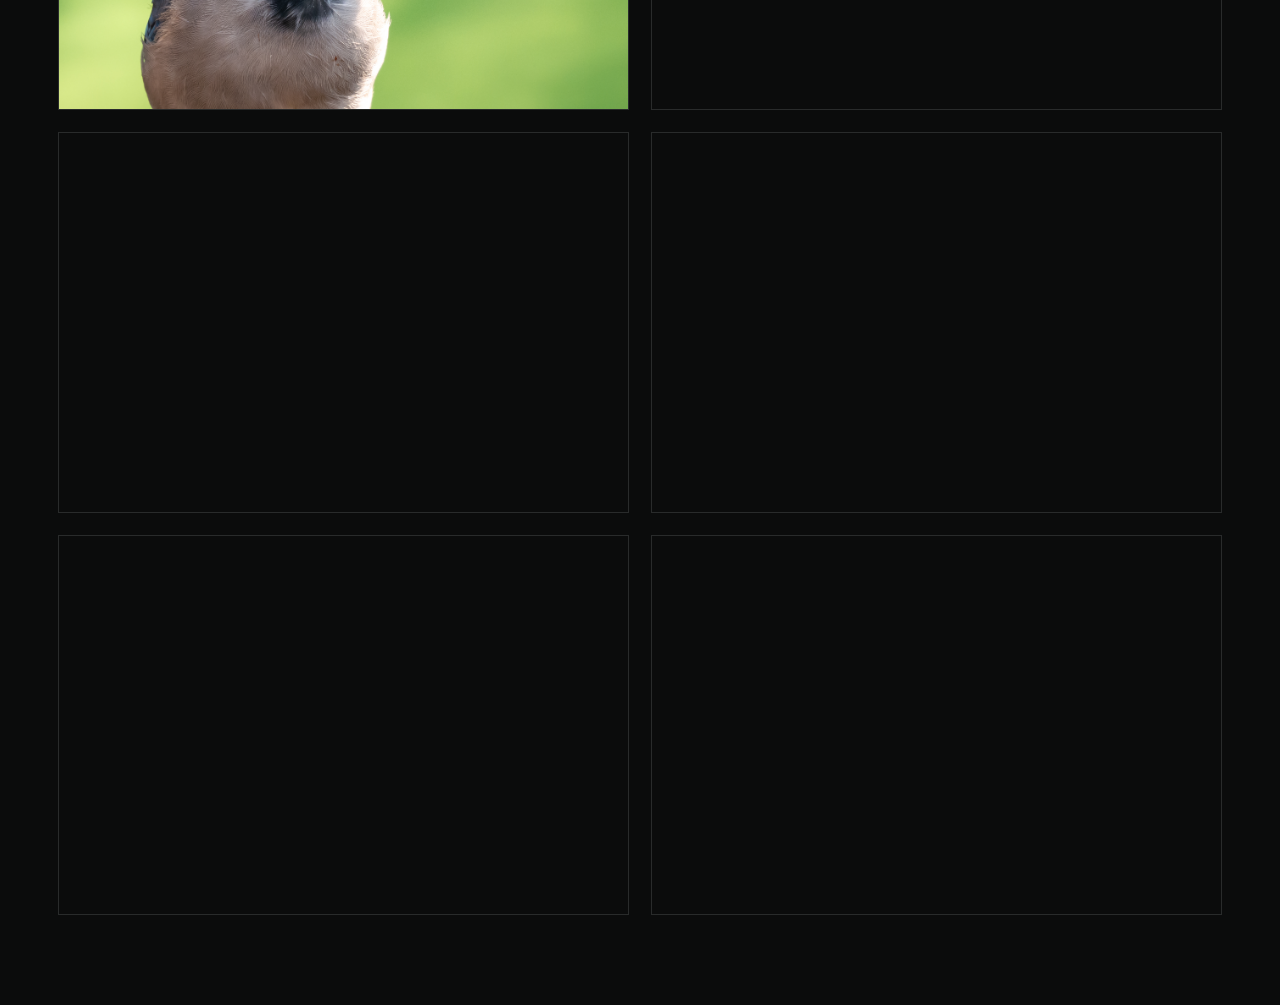
==== commit 8318c201: "Replace eclipse logo with centered mountain logo throughout site" ====
--- a/animals/index.html
+++ b/animals/index.html
@@ -6,14 +6,14 @@
   <meta name="theme-color" content="#0b0c0c">
   <meta name="description" content="Animals photographed by Carter.">
   <title>Animals — Carter's Photos</title>
-  <link rel="icon" type="image/svg+xml" href="/eclipse-favicon.svg?v=6">
-  <link rel="apple-touch-icon" href="/eclipse-favicon.svg?v=6">
+  <link rel="icon" type="image/svg+xml" href="/mountain-logo.svg?v=1">
+  <link rel="apple-touch-icon" href="/mountain-logo.svg?v=1">
   <link rel="stylesheet" href="animals.css">
 </head>
 <body>
   <main class="site-shell">
     <header class="site-header">
-      <a class="brand" href="/" aria-label="Carter's Photos home"><img class="brand-icon" src="/eclipse-favicon.svg?v=6" alt="" aria-hidden="true">CARTER’S PHOTOS</a>
+      <a class="brand" href="/" aria-label="Carter's Photos home"><img class="brand-icon" src="/mountain-logo.svg?v=1" alt="" aria-hidden="true">CARTER’S PHOTOS</a>
       <nav class="nav" aria-label="Primary navigation">
         <details class="nav-menu">
           <summary class="nav-current"><span class="nav-link active">ANIMALS</span><span class="menu-icon" aria-hidden="true"><i></i><i></i><i></i></span></summary>
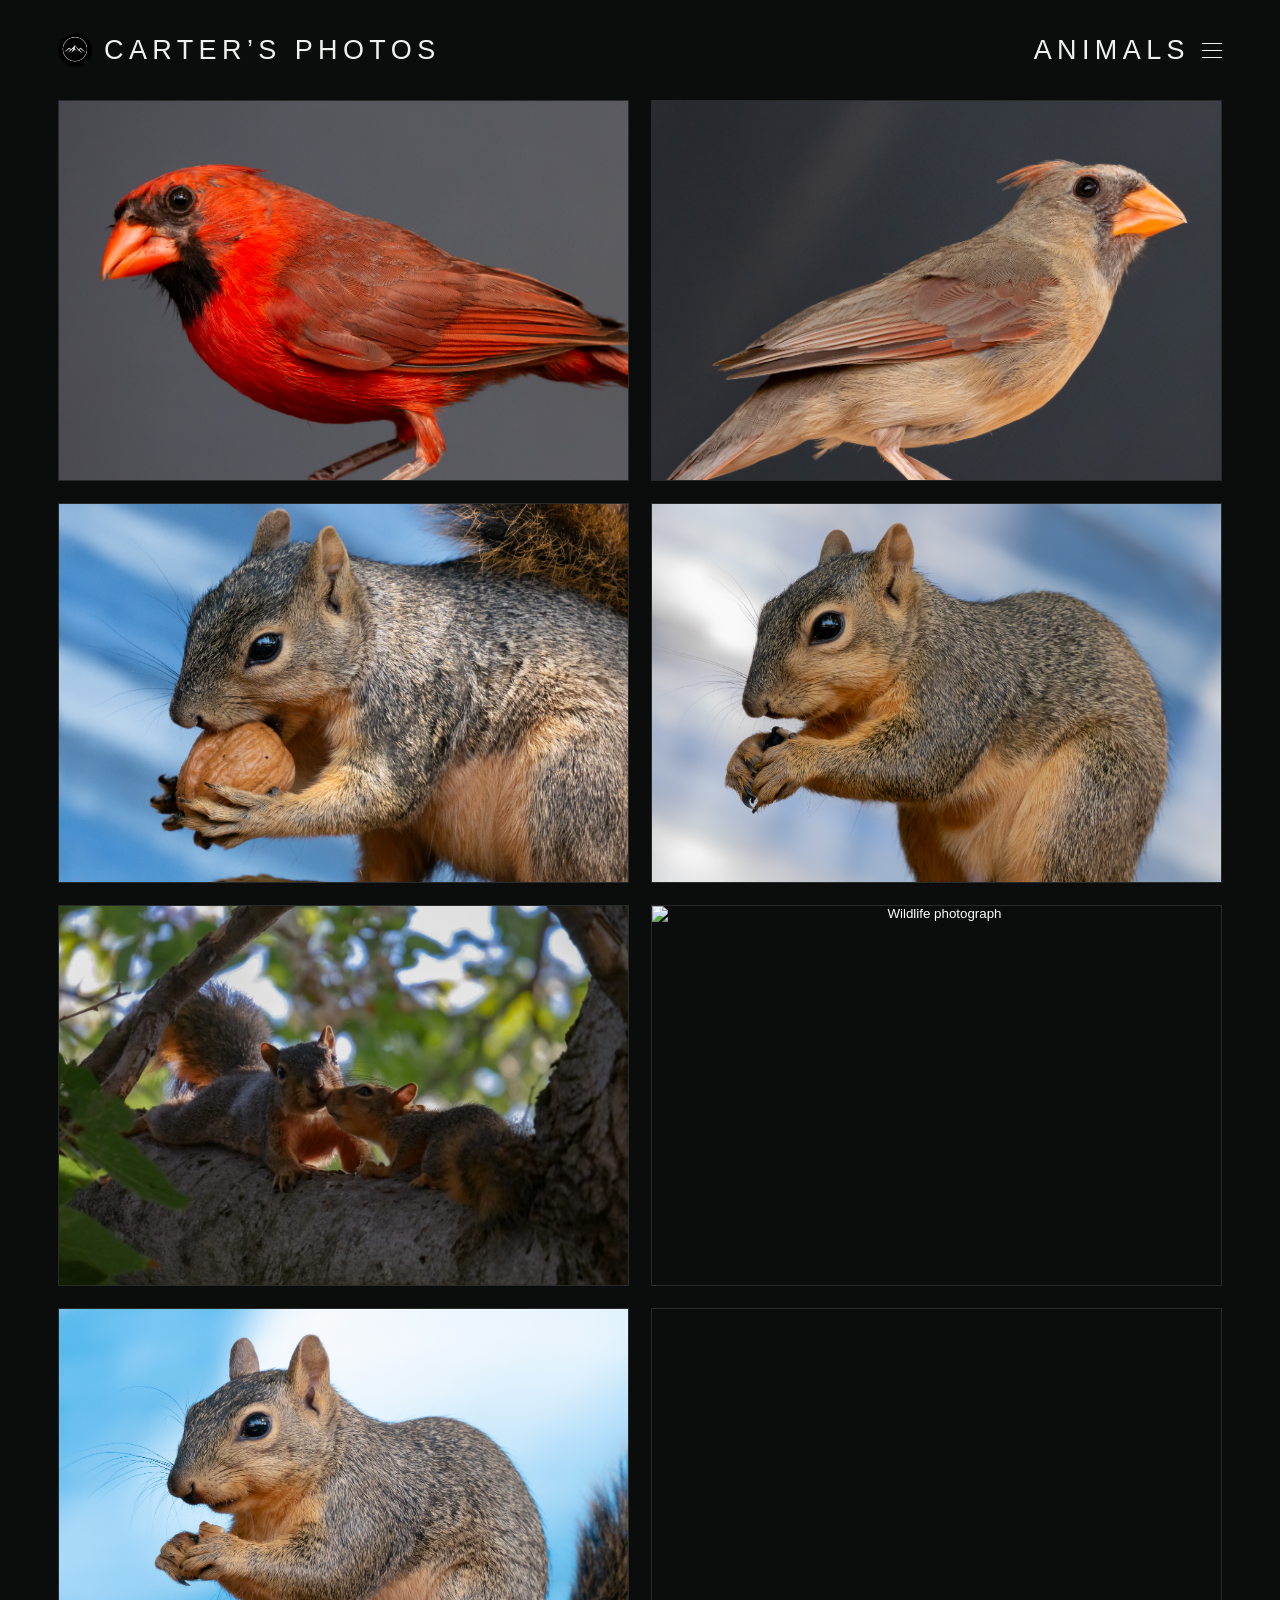
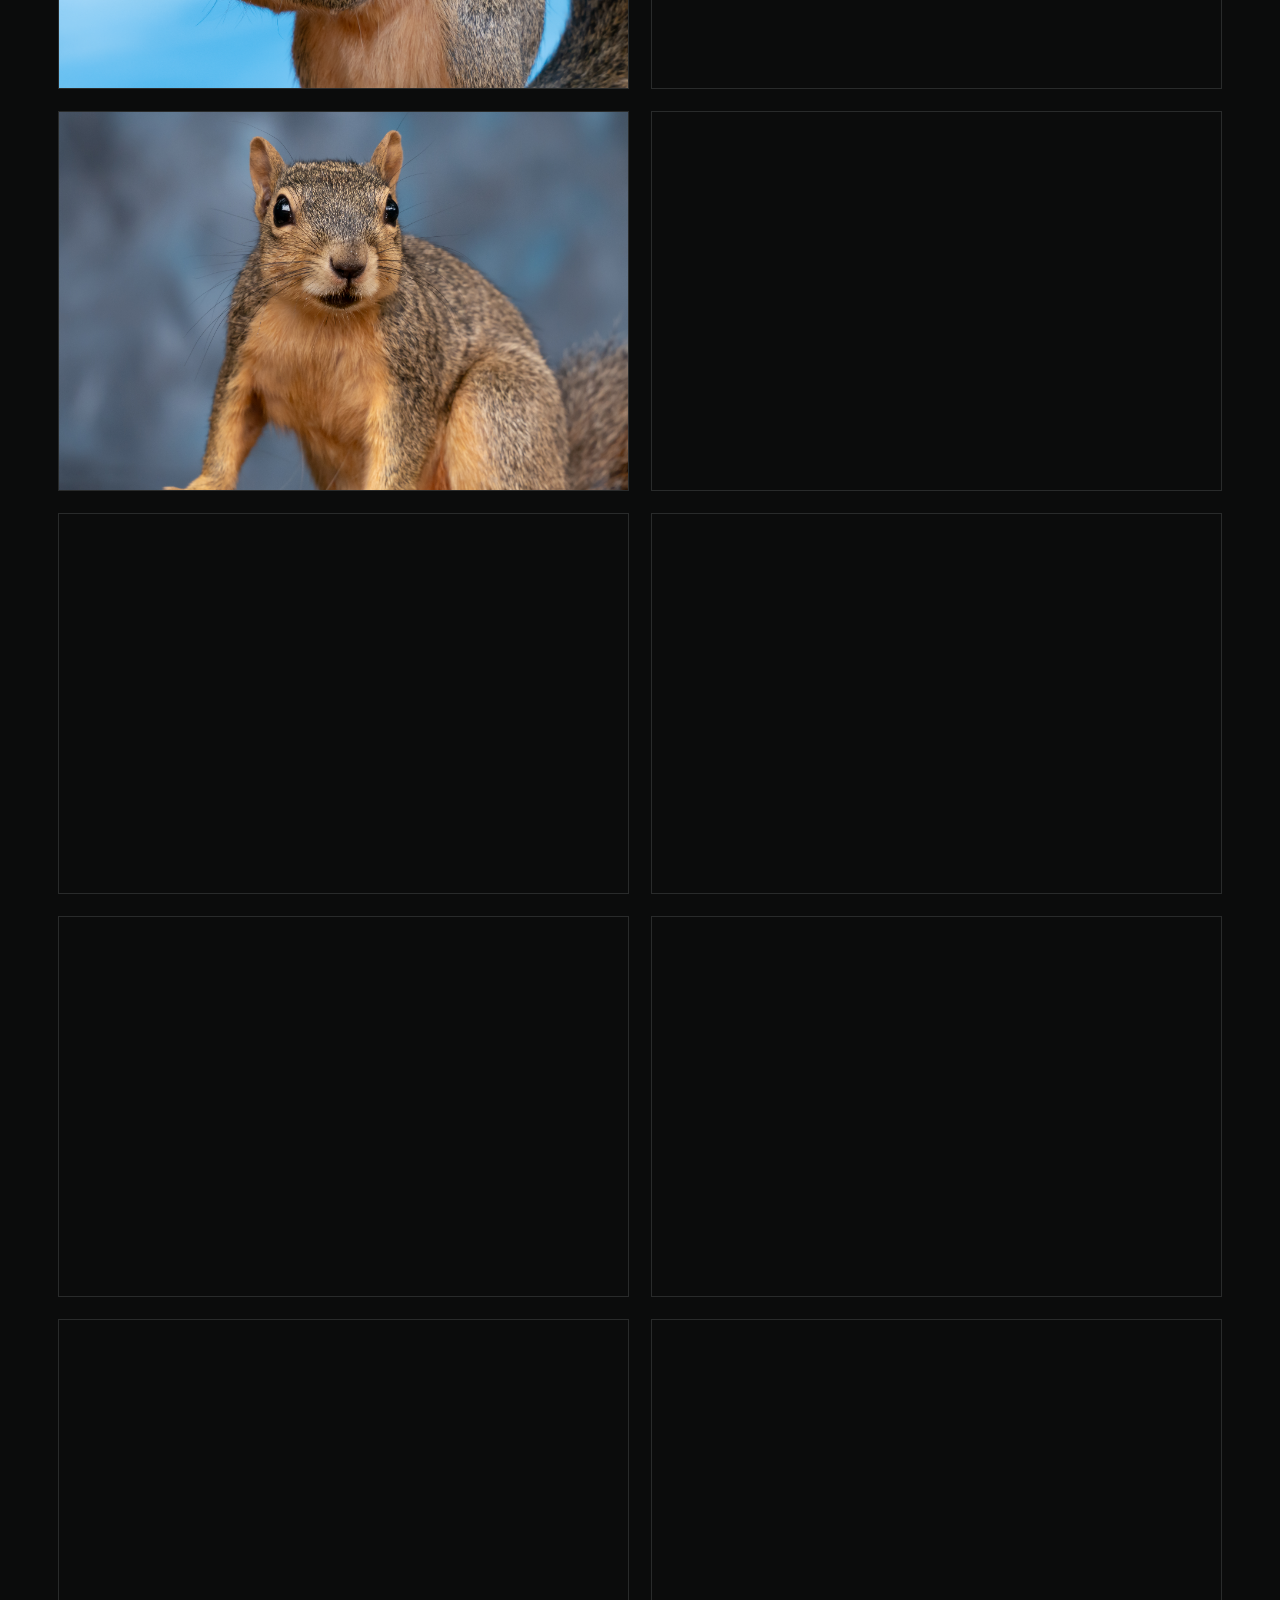
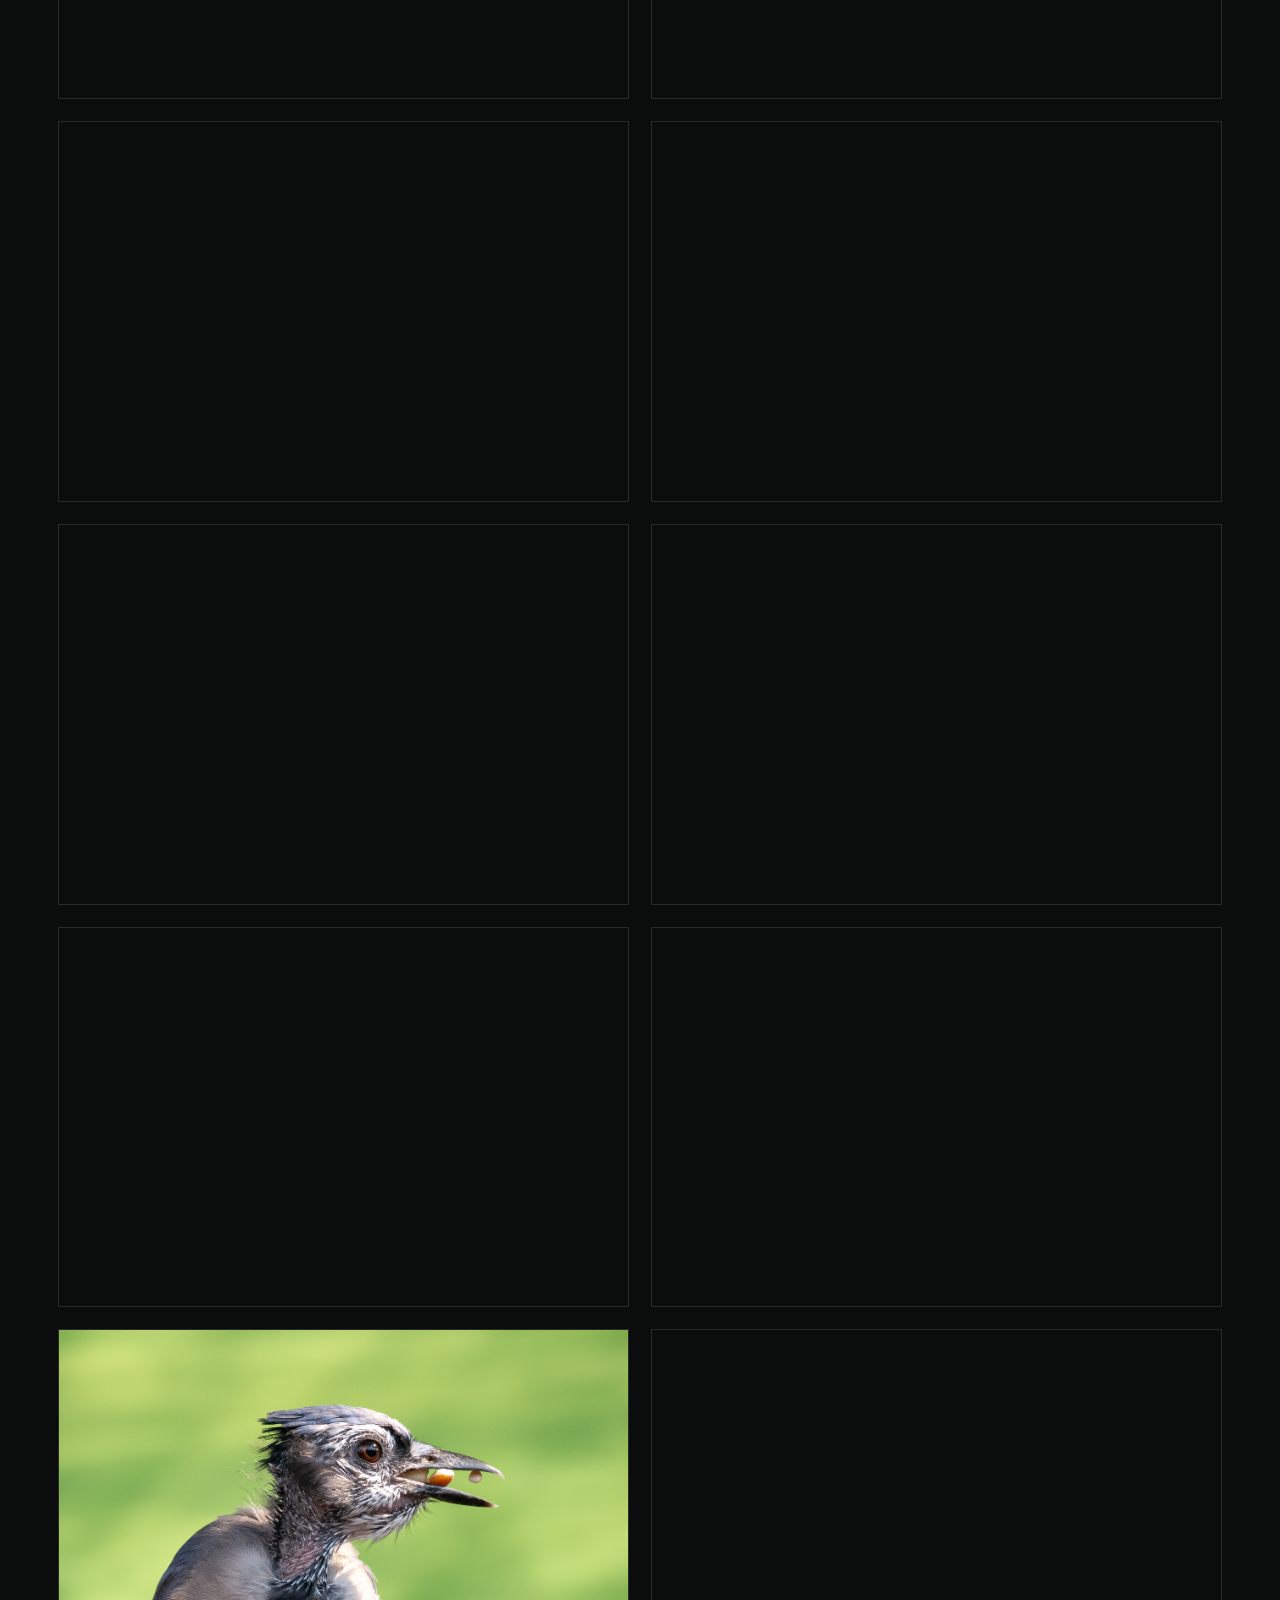
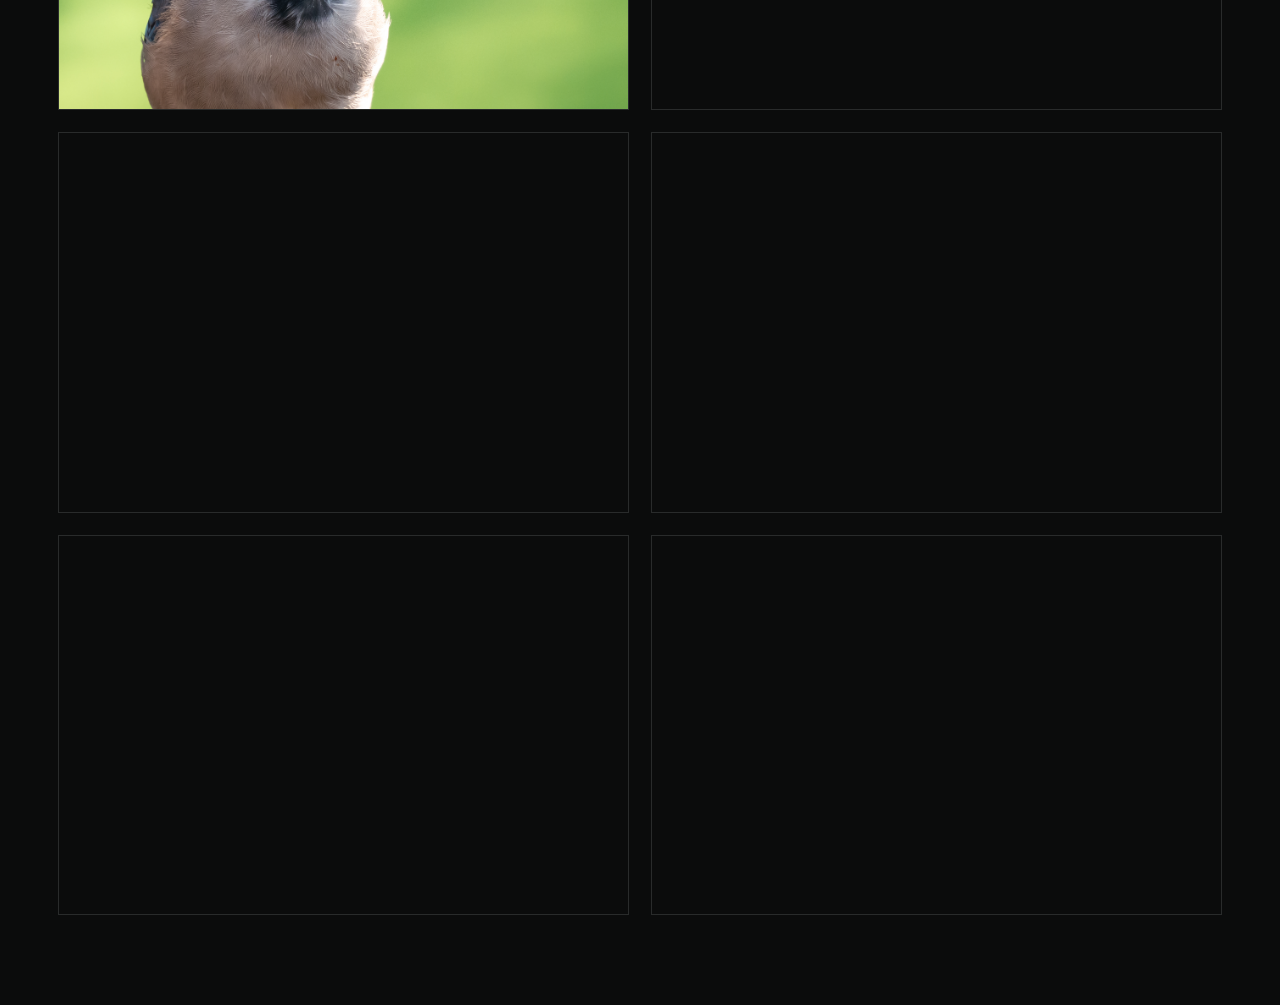
==== commit 8447e3db: "Improve gallery accessibility, lightbox loading and shared styling" ====
--- a/animals/index.html
+++ b/animals/index.html
@@ -26,89 +26,89 @@
     </header>
 
     <section class="gallery" aria-label="Animal photo gallery">
-            <button class="photo" type="button" data-full="/images/animals/p1870011-2.jpg" aria-label="Open enlarged photograph">
-        <img src="/images/animals/p1870011-2.jpg" alt="Animal photograph 1" loading="eager" decoding="async">
+            <button class="photo" type="button" data-full="/images/animals/p1870011-2.jpg">
+        <img src="/images/animals/p1870011-2.jpg" alt="Red male cardinal in profile against a gray background" loading="eager" decoding="async">
       </button>
-      <button class="photo" type="button" data-full="/images/animals/p1710629-2-1.jpg" aria-label="Open enlarged photograph">
-        <img src="/images/animals/p1710629-2-1.jpg" alt="Animal photograph 2" loading="eager" decoding="async">
+      <button class="photo" type="button" data-full="/images/animals/p1710629-2-1.jpg">
+        <img src="/images/animals/p1710629-2-1.jpg" alt="Female cardinal perched against a soft gray background" loading="eager" decoding="async">
       </button>
-      <button class="photo" type="button" data-full="/images/animals/P2440090.jpg" aria-label="Open enlarged photograph">
-        <img src="/images/animals/P2440090.jpg" alt="Animal photograph 3" loading="lazy" decoding="async">
+      <button class="photo" type="button" data-full="/images/animals/P2440090.jpg">
+        <img src="/images/animals/P2440090.jpg" alt="Wild bird photographed outdoors" loading="lazy" decoding="async">
       </button>
-      <button class="photo" type="button" data-full="/images/animals/P2450784.jpg" aria-label="Open enlarged photograph">
-        <img src="/images/animals/P2450784.jpg" alt="Animal photograph 4" loading="lazy" decoding="async">
+      <button class="photo" type="button" data-full="/images/animals/P2450784.jpg">
+        <img src="/images/animals/P2450784.jpg" alt="Wildlife portrait" loading="lazy" decoding="async">
       </button>
-      <button class="photo" type="button" data-full="/images/animals/P1240764.jpg" aria-label="Open enlarged photograph">
-        <img src="/images/animals/P1240764.jpg" alt="Animal photograph 31" loading="lazy" decoding="async">
+      <button class="photo" type="button" data-full="/images/animals/P1240764.jpg">
+        <img src="/images/animals/P1240764.jpg" alt="Wild bird perched outdoors" loading="lazy" decoding="async">
       </button>
-      <button class="photo" type="button" data-full="/images/animals/P1350514.jpg" aria-label="Open enlarged photograph">
-        <img src="/images/animals/P1350514.jpg" alt="Animal photograph 32" loading="lazy" decoding="async">
+      <button class="photo" type="button" data-full="/images/animals/P1350514.jpg">
+        <img src="/images/animals/P1350514.jpg" alt="Wildlife photograph" loading="lazy" decoding="async">
       </button>
-      <button class="photo" type="button" data-full="/images/animals/p2930795.jpg" aria-label="Open enlarged photograph">
-        <img src="/images/animals/p2930795.jpg" alt="Animal photograph 5" loading="lazy" decoding="async">
+      <button class="photo" type="button" data-full="/images/animals/p2930795.jpg">
+        <img src="/images/animals/p2930795.jpg" alt="Squirrel holding food against a blue sky" loading="lazy" decoding="async">
       </button>
-      <button class="photo" type="button" data-full="/images/animals/p1730978-2.jpg" aria-label="Open enlarged photograph">
-        <img src="/images/animals/p1730978-2.jpg" alt="Animal photograph 7" loading="lazy" decoding="async">
+      <button class="photo" type="button" data-full="/images/animals/p1730978-2.jpg">
+        <img src="/images/animals/p1730978-2.jpg" alt="Squirrel eating against a dark background" loading="lazy" decoding="async">
       </button>
-      <button class="photo" type="button" data-full="/images/animals/p2150543-3.jpg" aria-label="Open enlarged photograph">
-        <img src="/images/animals/p2150543-3.jpg" alt="Animal photograph 8" loading="lazy" decoding="async">
+      <button class="photo" type="button" data-full="/images/animals/p2150543-3.jpg">
+        <img src="/images/animals/p2150543-3.jpg" alt="Squirrel facing the camera against a blue-gray background" loading="lazy" decoding="async">
       </button>
-      <button class="photo" type="button" data-full="/images/animals/P12100601.JPG" aria-label="Open enlarged photograph">
-        <img src="/images/animals/P12100601.JPG" alt="Animal photograph 30" loading="lazy" decoding="async">
+      <button class="photo" type="button" data-full="/images/animals/P12100601.JPG">
+        <img src="/images/animals/P12100601.JPG" alt="Wild bird photographed outdoors" loading="lazy" decoding="async">
       </button>
-      <button class="photo" type="button" data-full="/images/animals/p2840469-7.jpg" aria-label="Open enlarged photograph">
-        <img src="/images/animals/p2840469-7.jpg" alt="Animal photograph 14" loading="lazy" decoding="async">
+      <button class="photo" type="button" data-full="/images/animals/p2840469-7.jpg">
+        <img src="/images/animals/p2840469-7.jpg" alt="Blue jay perched against a pale blue background" loading="lazy" decoding="async">
       </button>
-      <button class="photo" type="button" data-full="/images/animals/p3000961-4.jpg" aria-label="Open enlarged photograph">
-        <img src="/images/animals/p3000961-4.jpg" alt="Animal photograph 16" loading="lazy" decoding="async">
+      <button class="photo" type="button" data-full="/images/animals/p3000961-4.jpg">
+        <img src="/images/animals/p3000961-4.jpg" alt="Blue jay looking upward against a blue sky" loading="lazy" decoding="async">
       </button>
-      <button class="photo" type="button" data-full="/images/animals/P1360624.jpg" aria-label="Open enlarged photograph">
-        <img src="/images/animals/P1360624.jpg" alt="Animal photograph 27" loading="lazy" decoding="async">
+      <button class="photo" type="button" data-full="/images/animals/P1360624.jpg">
+        <img src="/images/animals/P1360624.jpg" alt="Mourning dove in profile against a blue sky" loading="lazy" decoding="async">
       </button>
-      <button class="photo" type="button" data-full="/images/animals/P1370092-2.jpg" aria-label="Open enlarged photograph">
-        <img src="/images/animals/P1370092-2.jpg" alt="Animal photograph 29" loading="lazy" decoding="async">
+      <button class="photo" type="button" data-full="/images/animals/P1370092-2.jpg">
+        <img src="/images/animals/P1370092-2.jpg" alt="Wild bird photographed outdoors" loading="lazy" decoding="async">
       </button>
-      <button class="photo" type="button" data-full="/images/animals/p2920023-7.jpg" aria-label="Open enlarged photograph">
-        <img src="/images/animals/p2920023-7.jpg" alt="Animal photograph 21" loading="lazy" decoding="async">
+      <button class="photo" type="button" data-full="/images/animals/p2920023-7.jpg">
+        <img src="/images/animals/p2920023-7.jpg" alt="Two mourning doves facing each other" loading="lazy" decoding="async">
       </button>
-      <button class="photo" type="button" data-full="/images/animals/p2930012-4.jpg" aria-label="Open enlarged photograph">
-        <img src="/images/animals/p2930012-4.jpg" alt="Animal photograph 24" loading="lazy" decoding="async">
+      <button class="photo" type="button" data-full="/images/animals/p2930012-4.jpg">
+        <img src="/images/animals/p2930012-4.jpg" alt="Mourning dove with wings spread among other doves" loading="lazy" decoding="async">
       </button>
-      <button class="photo" type="button" data-full="/images/animals/P2470437.jpg" aria-label="Open enlarged photograph">
-        <img src="/images/animals/P2470437.jpg" alt="Animal photograph 19" loading="lazy" decoding="async">
+      <button class="photo" type="button" data-full="/images/animals/P2470437.jpg">
+        <img src="/images/animals/P2470437.jpg" alt="Wild bird photographed outdoors" loading="lazy" decoding="async">
       </button>
-      <button class="photo" type="button" data-full="/images/animals/p3450807.jpg" aria-label="Open enlarged photograph">
-        <img src="/images/animals/p3450807.jpg" alt="Animal photograph 38" loading="lazy" decoding="async">
+      <button class="photo" type="button" data-full="/images/animals/p3450807.jpg">
+        <img src="/images/animals/p3450807.jpg" alt="Mockingbird perched against a dark gray background" loading="lazy" decoding="async">
       </button>
-      <button class="photo" type="button" data-full="/images/animals/p2260902-2.jpg" aria-label="Open enlarged photograph">
-        <img src="/images/animals/p2260902-2.jpg" alt="Animal photograph 35" loading="lazy" decoding="async">
+      <button class="photo" type="button" data-full="/images/animals/p2260902-2.jpg">
+        <img src="/images/animals/p2260902-2.jpg" alt="Small brown streaked bird perched in profile" loading="lazy" decoding="async">
       </button>
-      <button class="photo" type="button" data-full="/images/animals/p3380422.jpg" aria-label="Open enlarged photograph">
-        <img src="/images/animals/p3380422.jpg" alt="Animal photograph 40" loading="lazy" decoding="async">
+      <button class="photo" type="button" data-full="/images/animals/p3380422.jpg">
+        <img src="/images/animals/p3380422.jpg" alt="American robin with orange breast perched on a railing" loading="lazy" decoding="async">
       </button>
-      <button class="photo" type="button" data-full="/images/animals/P1370546.jpg" aria-label="Open enlarged photograph">
-        <img src="/images/animals/P1370546.jpg" alt="Animal photograph 39" loading="lazy" decoding="async">
+      <button class="photo" type="button" data-full="/images/animals/P1370546.jpg">
+        <img src="/images/animals/P1370546.jpg" alt="Wild bird photographed outdoors" loading="lazy" decoding="async">
       </button>
-      <button class="photo" type="button" data-full="/images/animals/p3610223.jpg" aria-label="Open enlarged photograph">
-        <img src="/images/animals/p3610223.jpg" alt="Animal photograph 44" loading="lazy" decoding="async">
+      <button class="photo" type="button" data-full="/images/animals/p3610223.jpg">
+        <img src="/images/animals/p3610223.jpg" alt="Dark-headed bird with yellow eye among grasses" loading="lazy" decoding="async">
       </button>
-      <button class="photo" type="button" data-full="/images/animals/p2590883.jpg" aria-label="Open enlarged photograph">
-        <img src="/images/animals/p2590883.jpg" alt="Animal photograph 41" loading="lazy" decoding="async">
+      <button class="photo" type="button" data-full="/images/animals/p2590883.jpg">
+        <img src="/images/animals/p2590883.jpg" alt="Blue jay holding food in its beak" loading="lazy" decoding="async">
       </button>
-      <button class="photo" type="button" data-full="/images/animals/p3150628.jpg" aria-label="Open enlarged photograph">
-        <img src="/images/animals/p3150628.jpg" alt="Animal photograph 50" loading="lazy" decoding="async">
+      <button class="photo" type="button" data-full="/images/animals/p3150628.jpg">
+        <img src="/images/animals/p3150628.jpg" alt="Mourning dove with wings raised against a painted blue sky" loading="lazy" decoding="async">
       </button>
-      <button class="photo" type="button" data-full="/images/animals/p3610107.jpg" aria-label="Open enlarged photograph">
-        <img src="/images/animals/p3610107.jpg" alt="Animal photograph 45" loading="lazy" decoding="async">
+      <button class="photo" type="button" data-full="/images/animals/p3610107.jpg">
+        <img src="/images/animals/p3610107.jpg" alt="Small insect perched on a green leaf" loading="lazy" decoding="async">
       </button>
-      <button class="photo" type="button" data-full="/images/animals/p3610175.jpg" aria-label="Open enlarged photograph">
-        <img src="/images/animals/p3610175.jpg" alt="Animal photograph 47" loading="lazy" decoding="async">
+      <button class="photo" type="button" data-full="/images/animals/p3610175.jpg">
+        <img src="/images/animals/p3610175.jpg" alt="Dragonfly perched among green leaves and white flowers" loading="lazy" decoding="async">
       </button>
-      <button class="photo" type="button" data-full="/images/animals/p3610202.jpg" aria-label="Open enlarged photograph">
-        <img src="/images/animals/p3610202.jpg" alt="Animal photograph 48" loading="lazy" decoding="async">
+      <button class="photo" type="button" data-full="/images/animals/p3610202.jpg">
+        <img src="/images/animals/p3610202.jpg" alt="Bee approaching a yellow flower" loading="lazy" decoding="async">
       </button>
-      <button class="photo" type="button" data-full="/images/animals/p2610997-3.jpg" aria-label="Open enlarged photograph">
-        <img src="/images/animals/p2610997-3.jpg" alt="Animal photograph 23" loading="lazy" decoding="async">
+      <button class="photo" type="button" data-full="/images/animals/p2610997-3.jpg">
+        <img src="/images/animals/p2610997-3.jpg" alt="Mourning dove spreading its wings in front of a fence" loading="lazy" decoding="async">
       </button>
     </section>
 
--- a/animals/animals.css
+++ b/animals/animals.css
@@ -288,16 +288,26 @@
   .nav-dropdown .nav-link:hover { color: var(--text); background: transparent; }
   .nav-dropdown .nav-link:hover .nav-arrow { transform: translateX(2px); }
 }
+/* On touchscreens, navigation shares the existing bottom counter row. */
 @media (hover: none) and (pointer: coarse) {
   .lightbox-nav {
-    display: block;
-    width: 40px;
-    height: 56px;
-    font-size: 42px;
-    background: rgba(0,0,0,.42);
+    display: grid;
+    place-items: center;
+    top: auto;
+    bottom: max(8px, calc(env(safe-area-inset-bottom) - 10px));
+    width: 52px;
+    height: 42px;
+    transform: none;
+    font-size: 34px;
+    background: transparent;
+    color: #d9d9d7;
+    touch-action: manipulation;
   }
-  .lightbox-prev { left: 4px; }
-  .lightbox-next { right: 4px; }
+  .lightbox-prev { left: calc(50% - 105px); }
+  .lightbox-next { right: calc(50% - 105px); }
+  .lightbox-counter {
+    bottom: max(18px, env(safe-area-inset-bottom));
+  }
 }
 @media (prefers-reduced-motion: reduce) {
   .photo img { transition: none; }
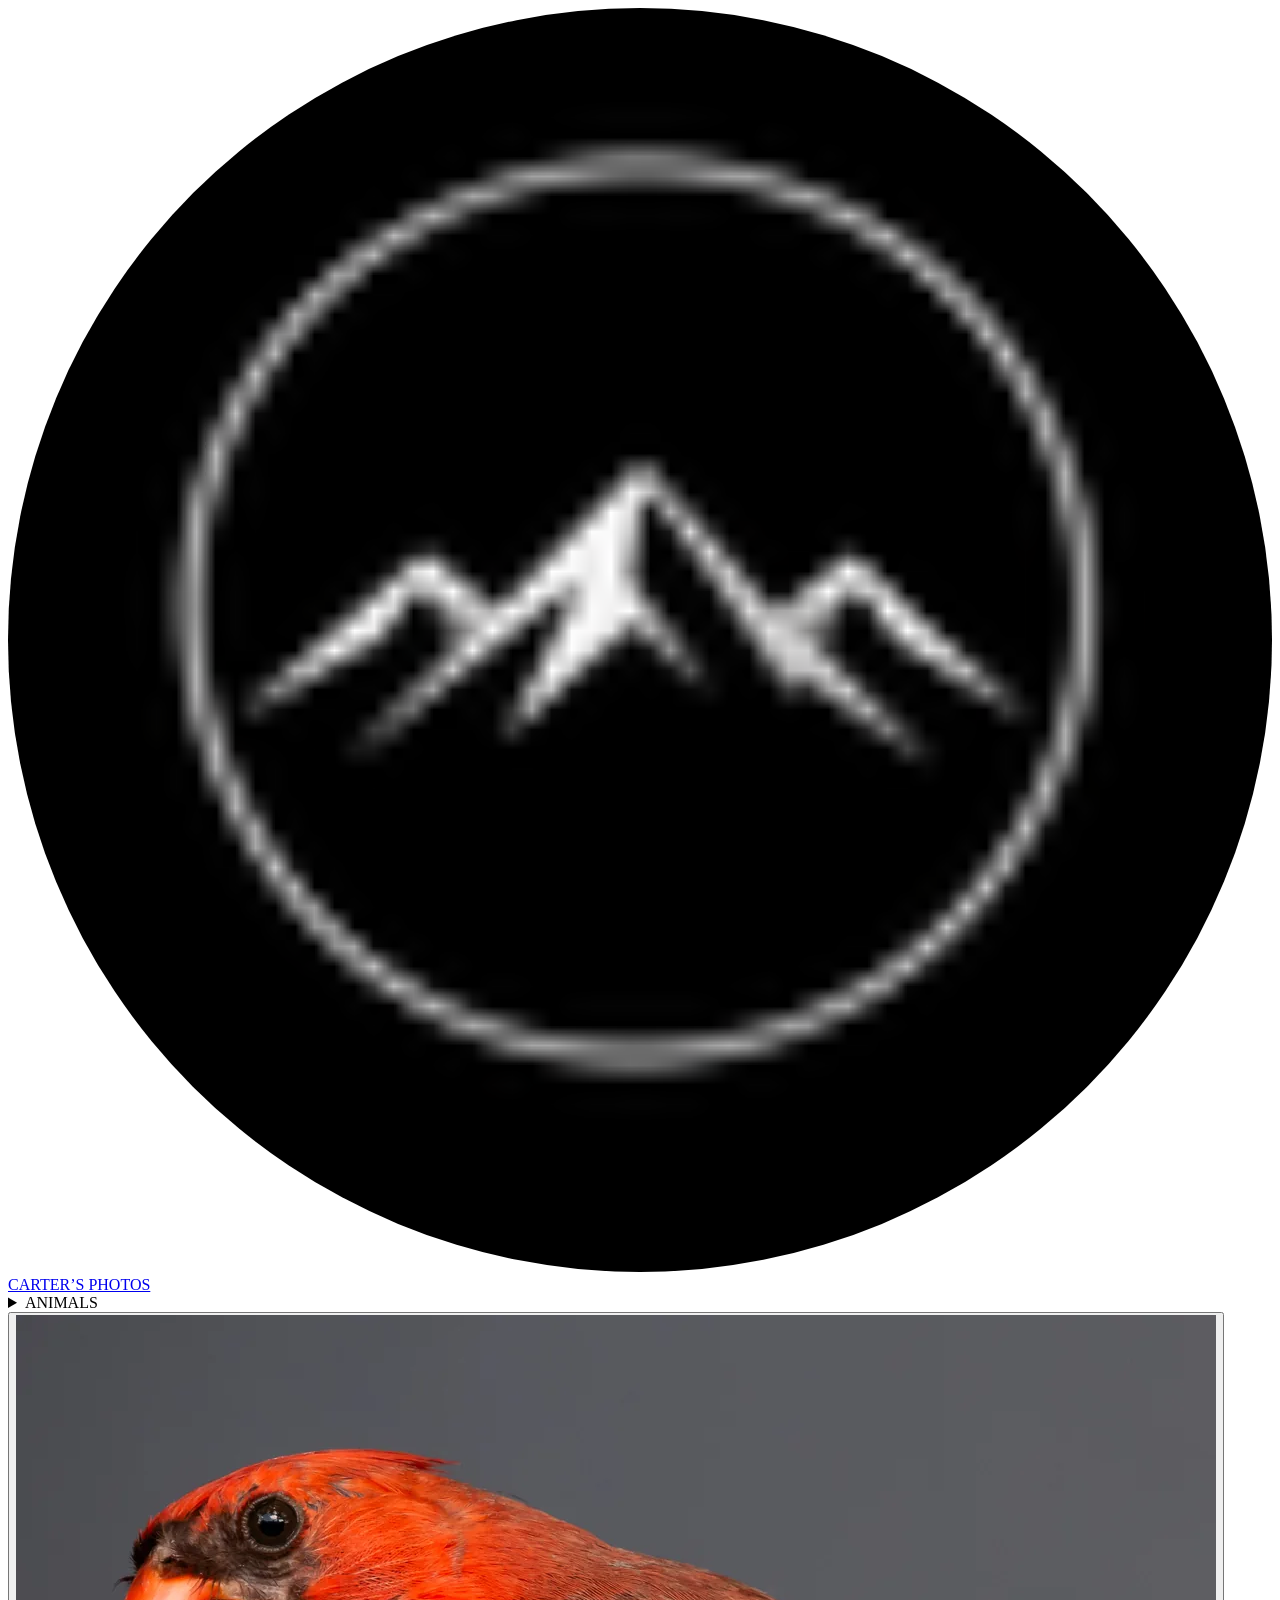
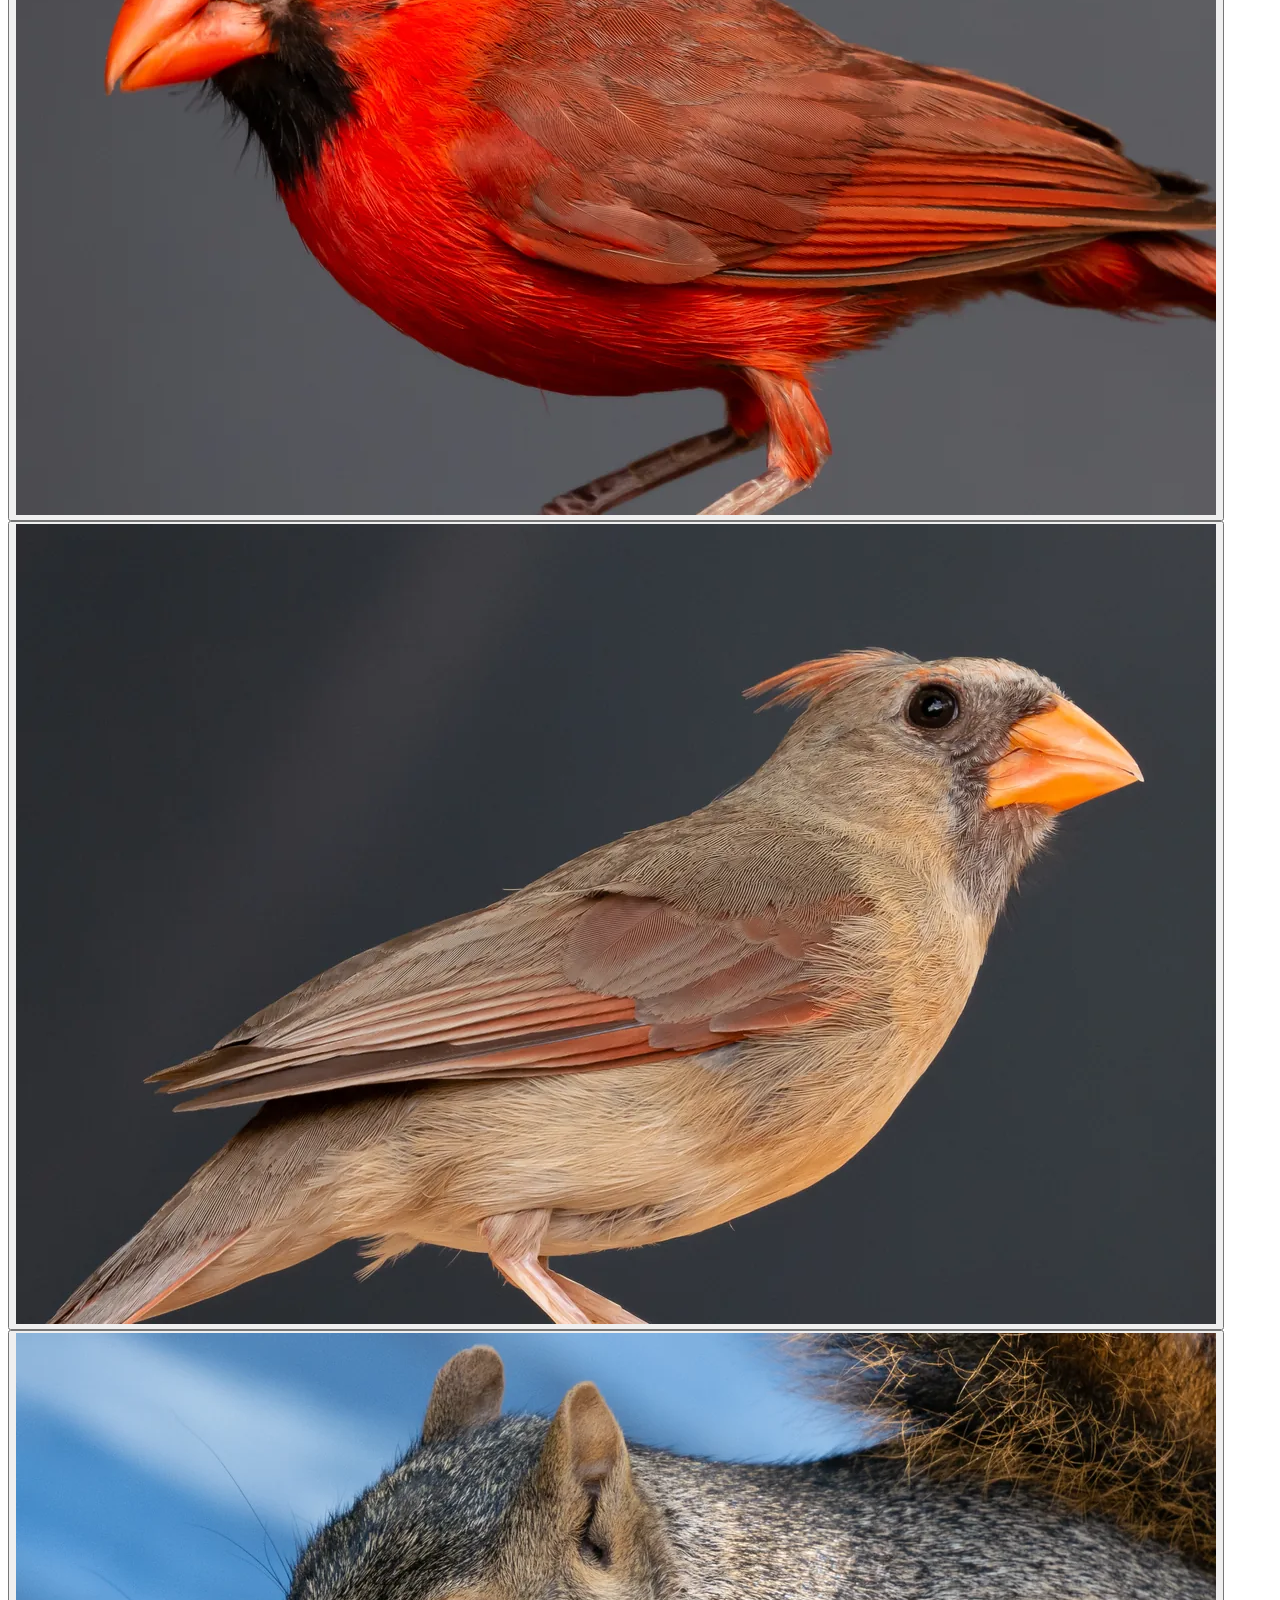
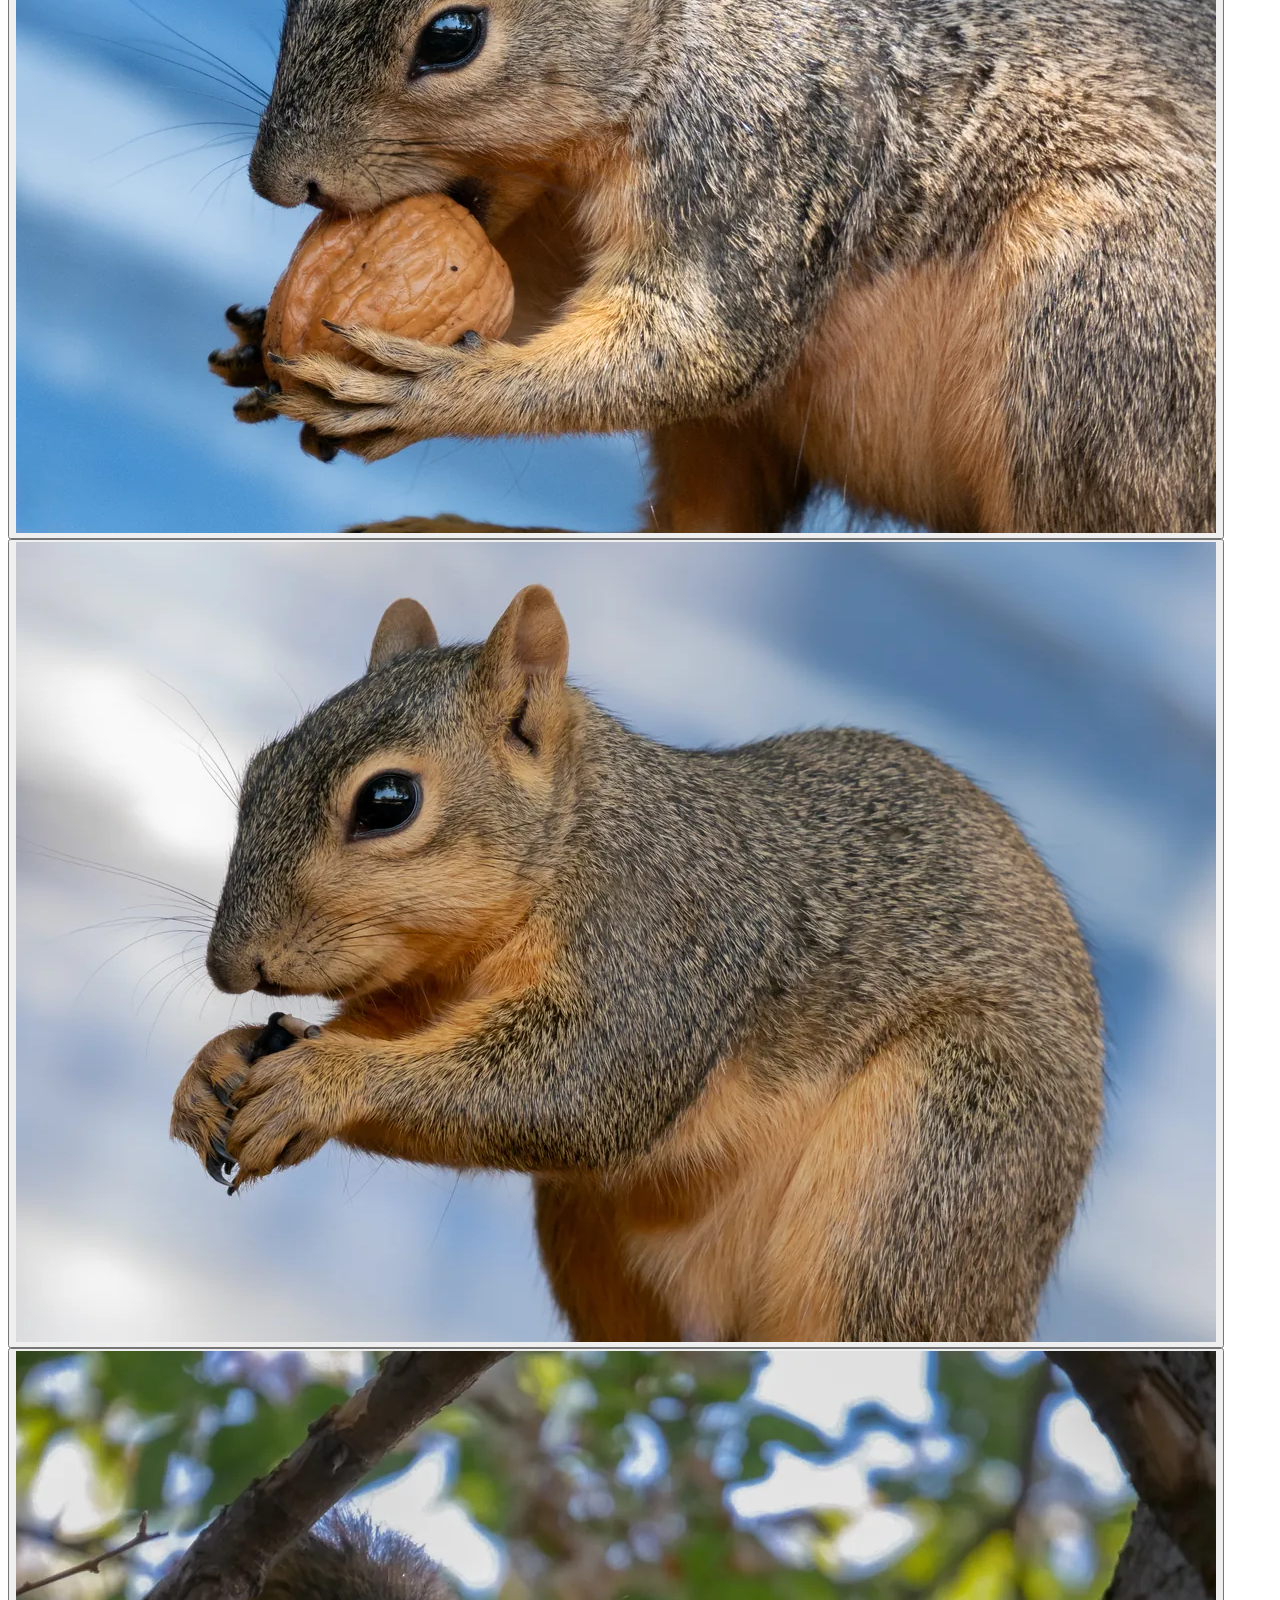
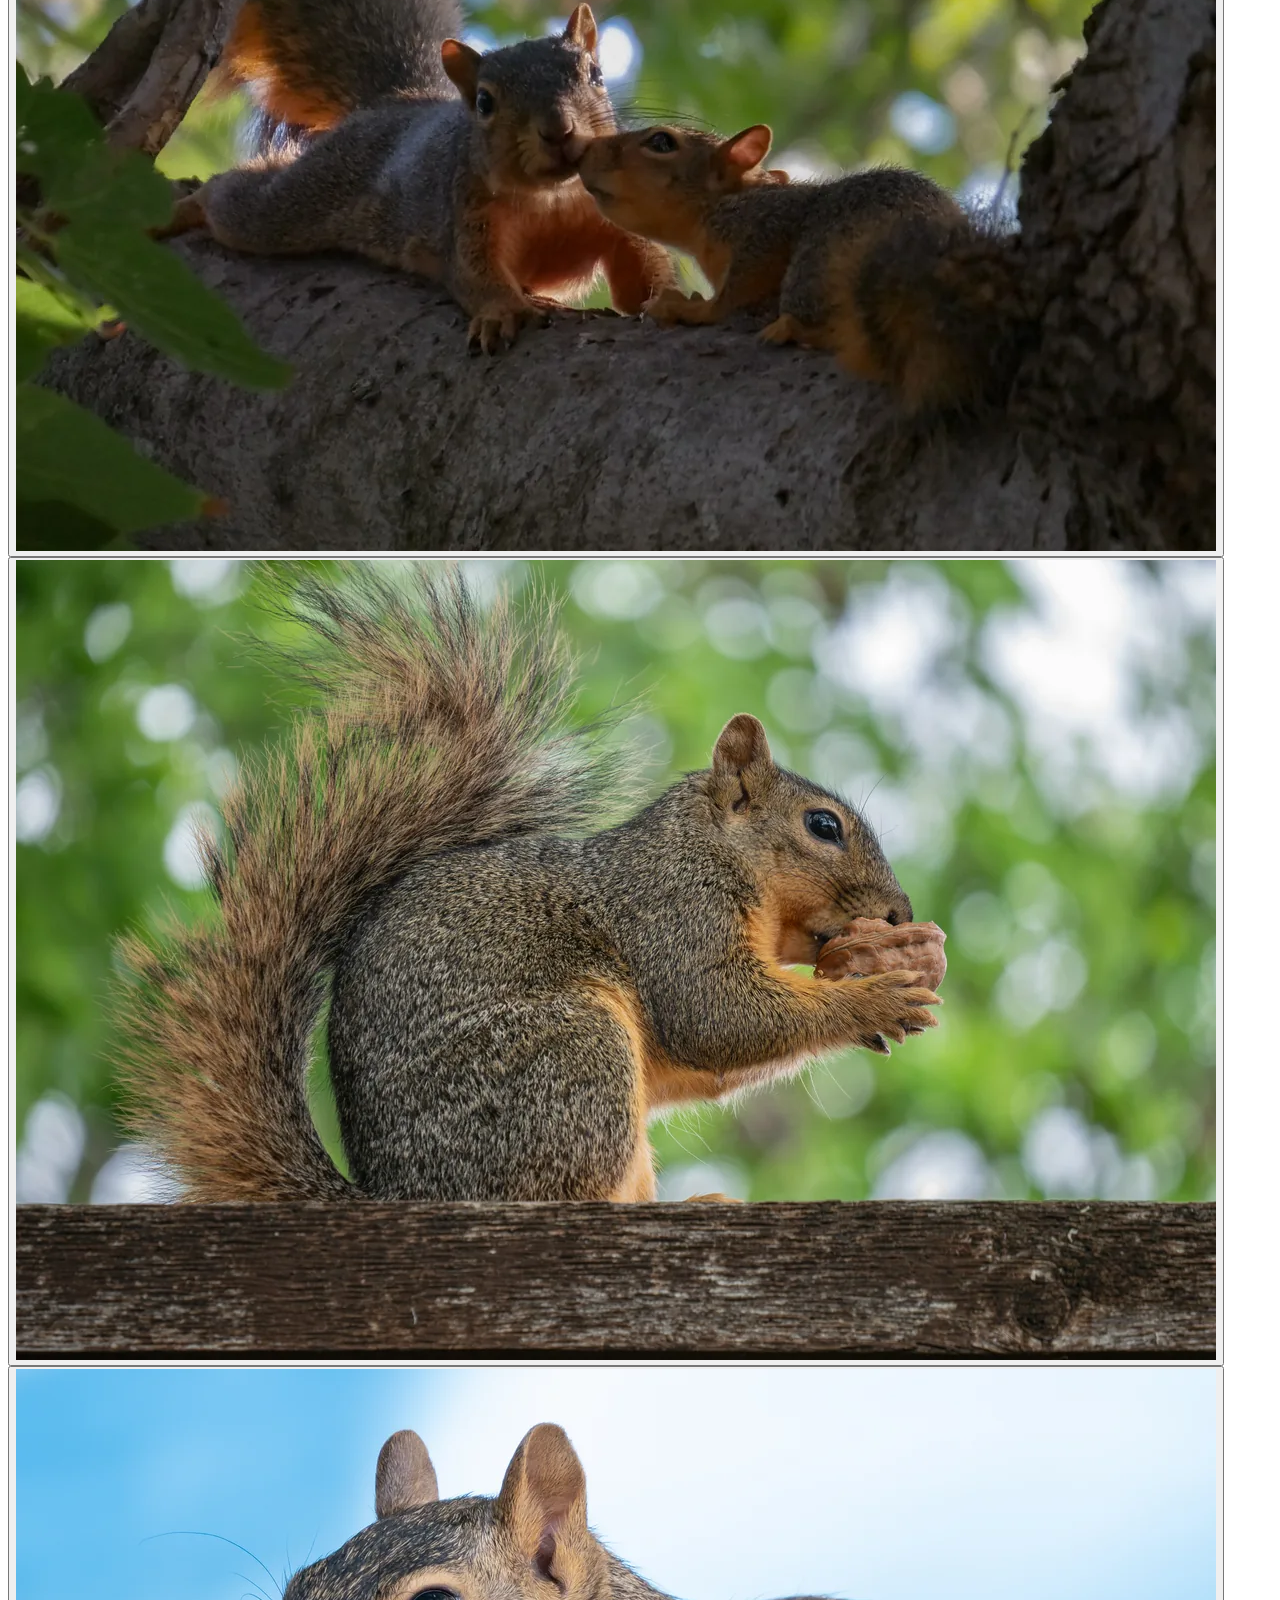
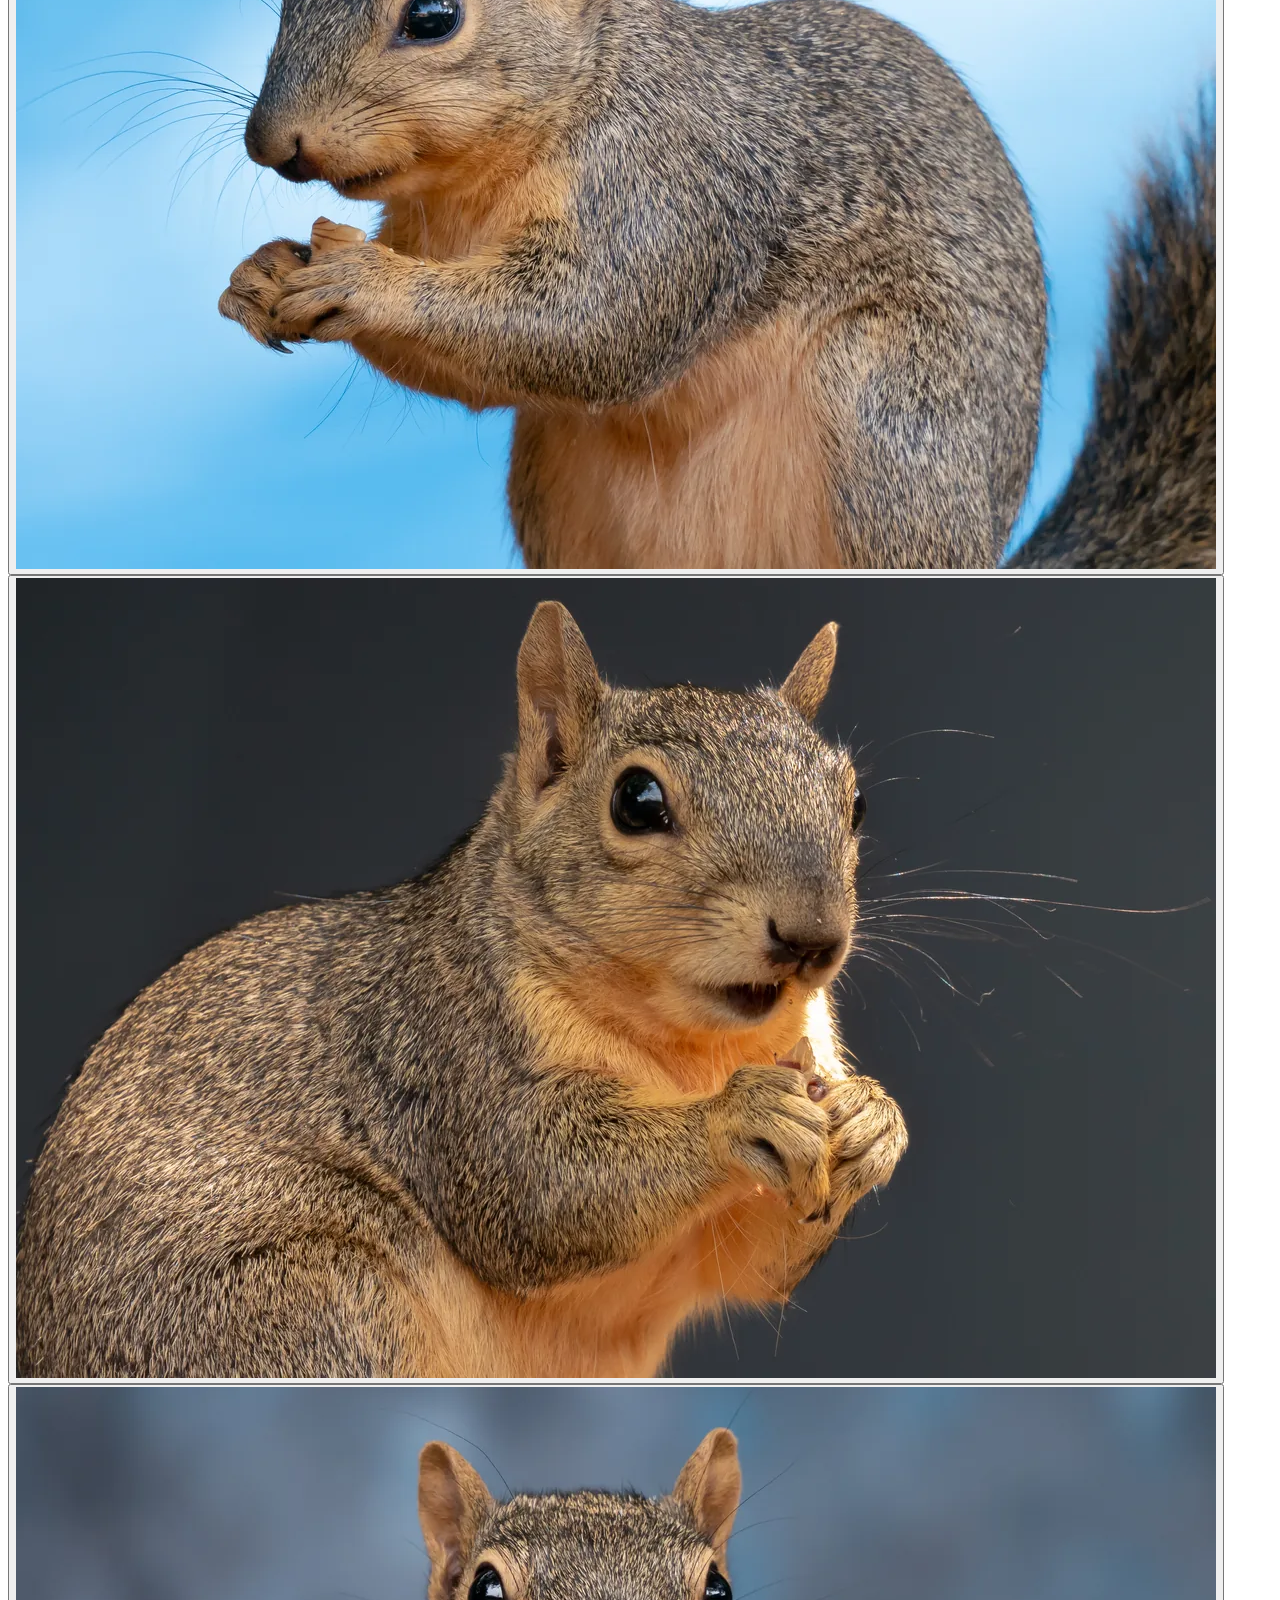
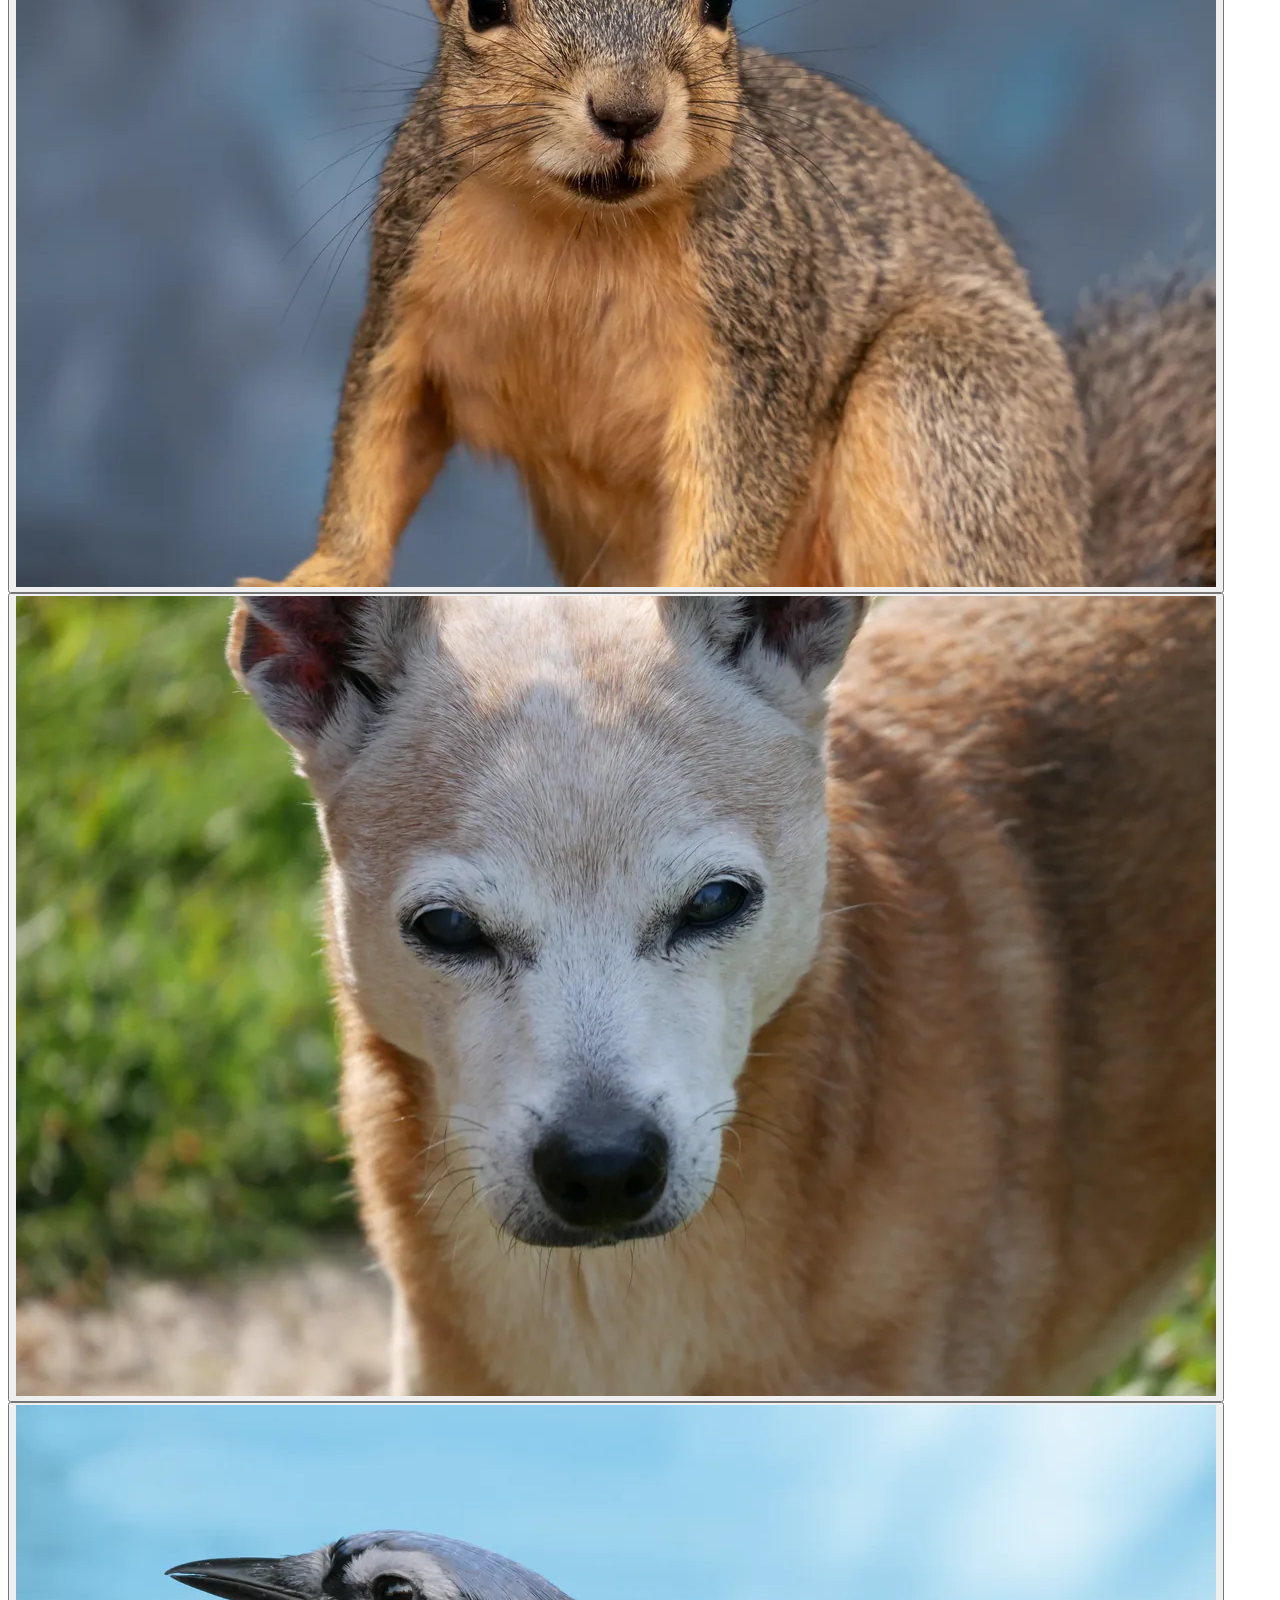
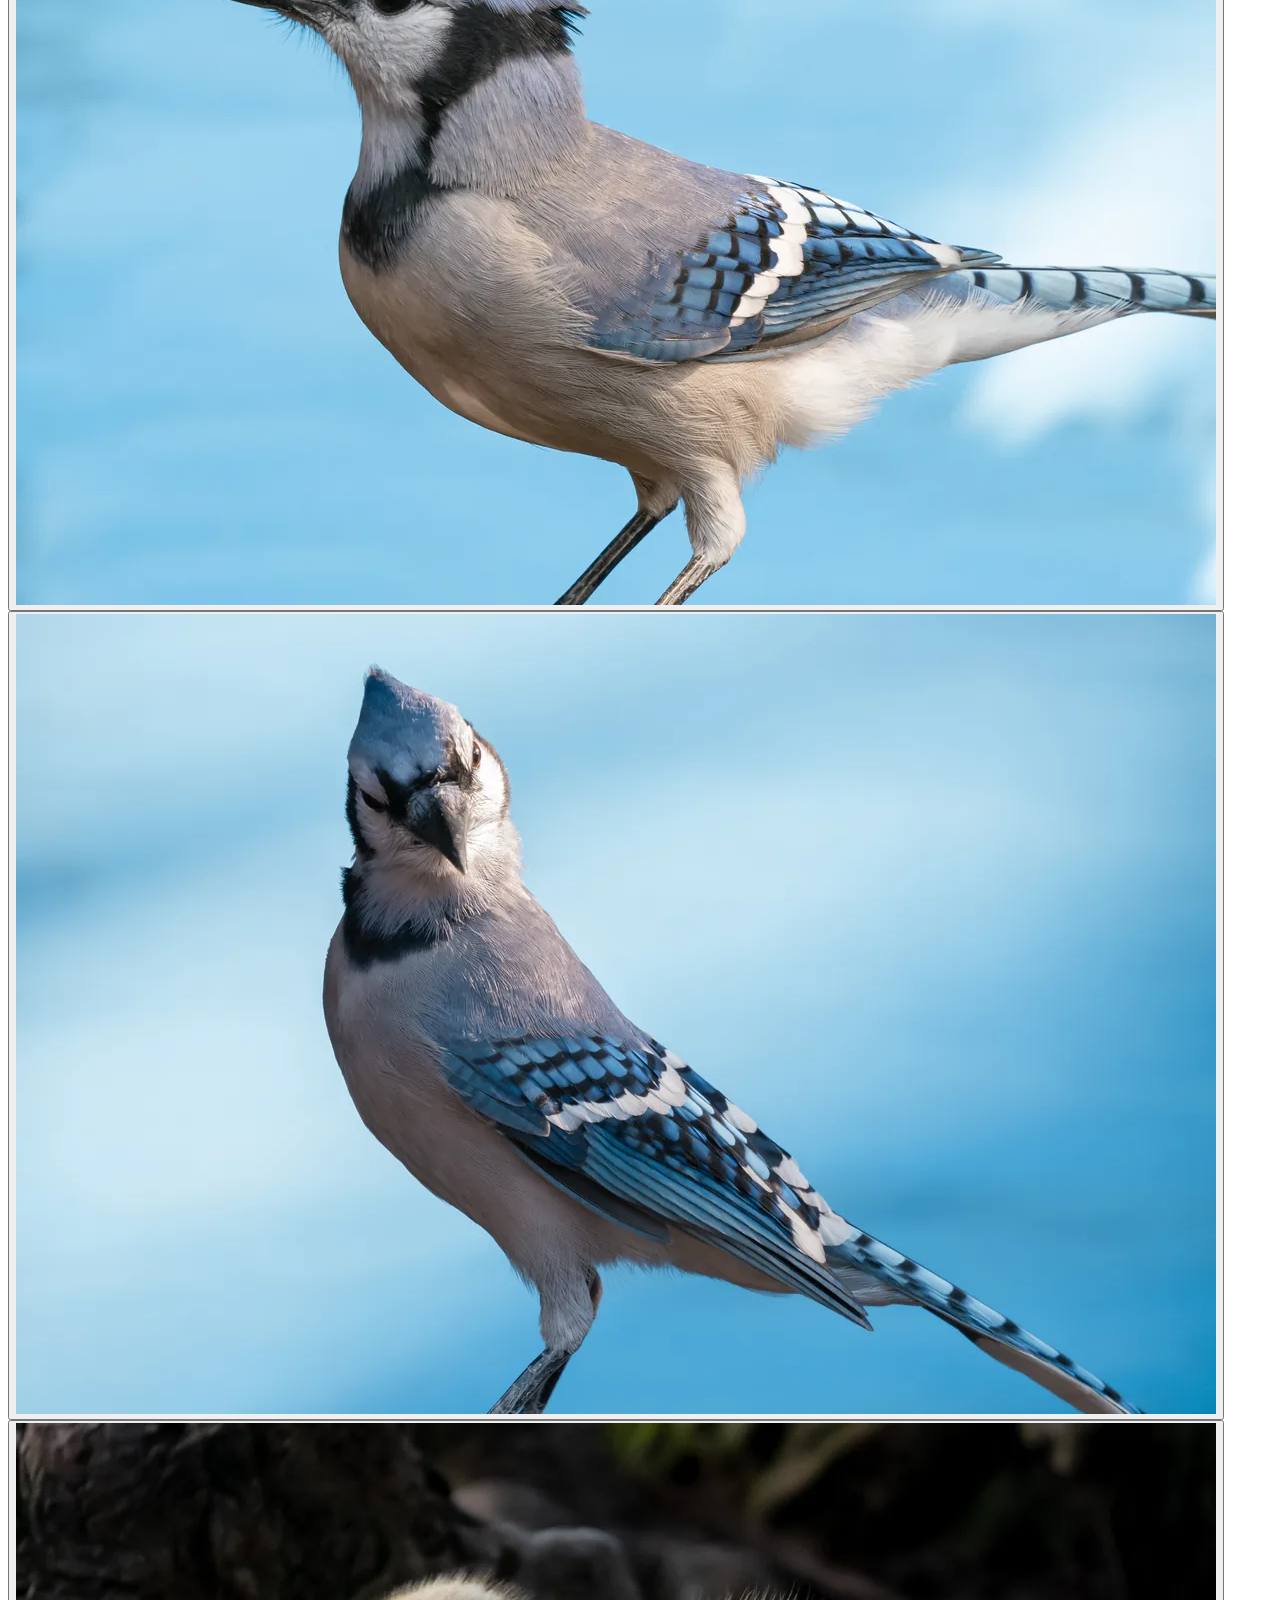
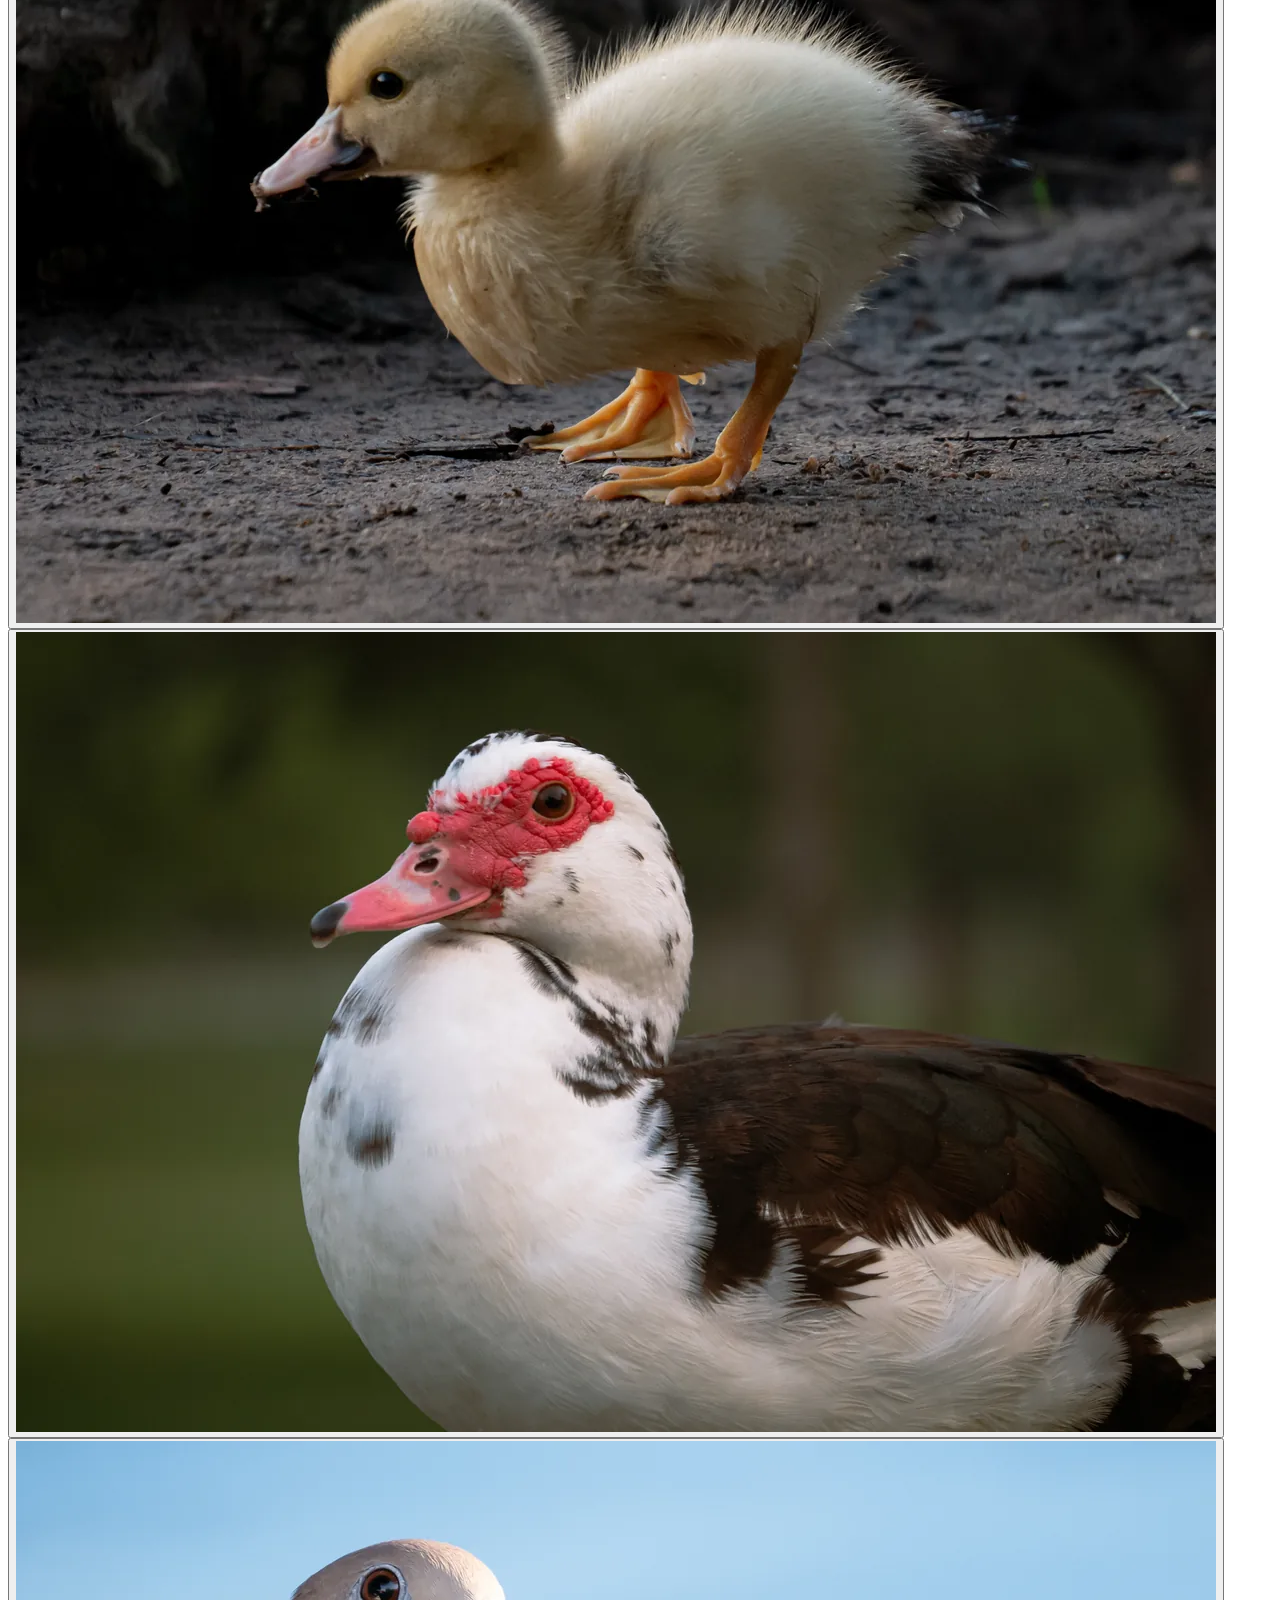
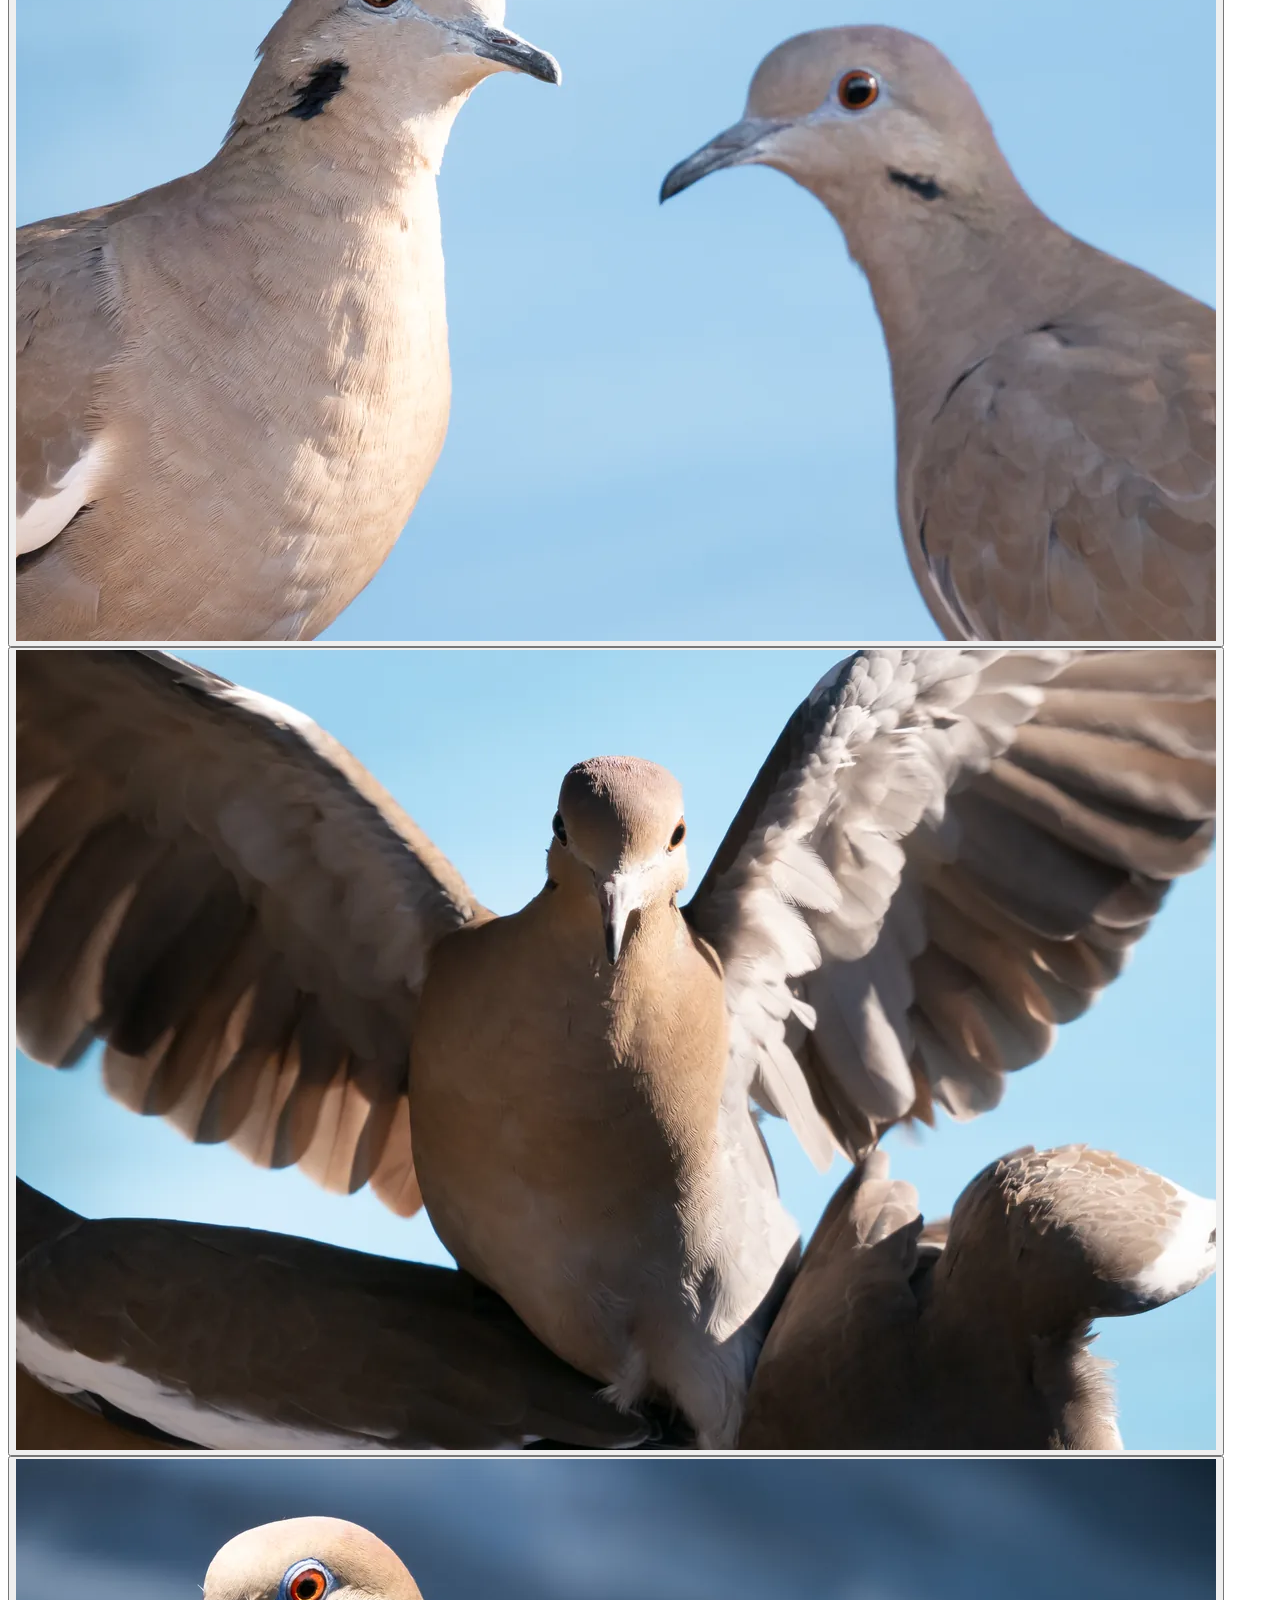
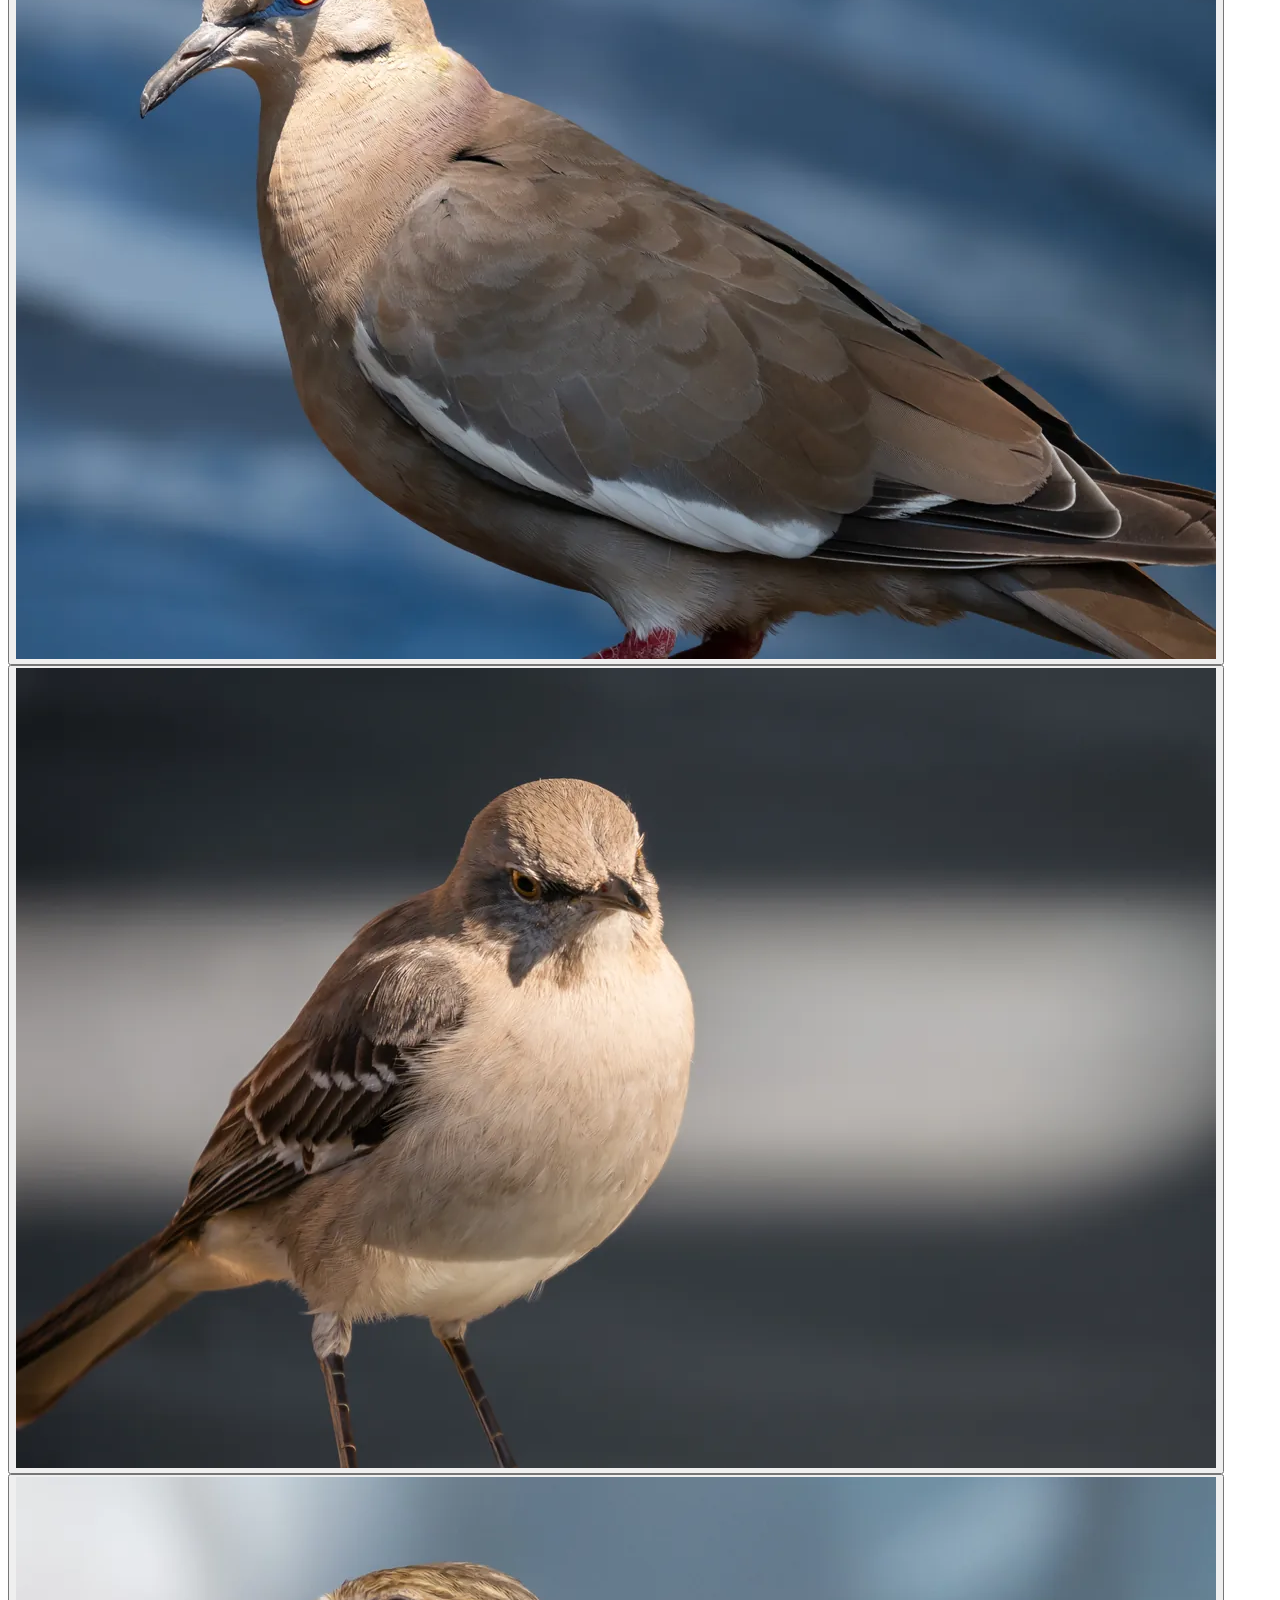
==== commit 1769c2a6: "Optimize gallery previews and remove unused image files" ====
--- a/animals/index.html
+++ b/animals/index.html
@@ -27,88 +27,88 @@
 
     <section class="gallery" aria-label="Animal photo gallery">
             <button class="photo" type="button" data-full="/images/animals/p1870011-2.jpg">
-        <img src="/images/animals/p1870011-2.jpg" alt="Red male cardinal in profile against a gray background" loading="eager" decoding="async">
+        <img src="/images/optimized/animals/p1870011-2.webp" alt="Red male cardinal in profile against a gray background" loading="eager" decoding="async">
       </button>
       <button class="photo" type="button" data-full="/images/animals/p1710629-2-1.jpg">
-        <img src="/images/animals/p1710629-2-1.jpg" alt="Female cardinal perched against a soft gray background" loading="eager" decoding="async">
+        <img src="/images/optimized/animals/p1710629-2-1.webp" alt="Female cardinal perched against a soft gray background" loading="eager" decoding="async">
       </button>
       <button class="photo" type="button" data-full="/images/animals/P2440090.jpg">
-        <img src="/images/animals/P2440090.jpg" alt="Wild bird photographed outdoors" loading="lazy" decoding="async">
+        <img src="/images/optimized/animals/P2440090.webp" alt="Wild bird photographed outdoors" loading="lazy" decoding="async">
       </button>
       <button class="photo" type="button" data-full="/images/animals/P2450784.jpg">
-        <img src="/images/animals/P2450784.jpg" alt="Wildlife portrait" loading="lazy" decoding="async">
+        <img src="/images/optimized/animals/P2450784.webp" alt="Wildlife portrait" loading="lazy" decoding="async">
       </button>
       <button class="photo" type="button" data-full="/images/animals/P1240764.jpg">
-        <img src="/images/animals/P1240764.jpg" alt="Wild bird perched outdoors" loading="lazy" decoding="async">
+        <img src="/images/optimized/animals/P1240764.webp" alt="Wild bird perched outdoors" loading="lazy" decoding="async">
       </button>
       <button class="photo" type="button" data-full="/images/animals/P1350514.jpg">
-        <img src="/images/animals/P1350514.jpg" alt="Wildlife photograph" loading="lazy" decoding="async">
+        <img src="/images/optimized/animals/P1350514.webp" alt="Wildlife photograph" loading="lazy" decoding="async">
       </button>
       <button class="photo" type="button" data-full="/images/animals/p2930795.jpg">
-        <img src="/images/animals/p2930795.jpg" alt="Squirrel holding food against a blue sky" loading="lazy" decoding="async">
+        <img src="/images/optimized/animals/p2930795.webp" alt="Squirrel holding food against a blue sky" loading="lazy" decoding="async">
       </button>
       <button class="photo" type="button" data-full="/images/animals/p1730978-2.jpg">
-        <img src="/images/animals/p1730978-2.jpg" alt="Squirrel eating against a dark background" loading="lazy" decoding="async">
+        <img src="/images/optimized/animals/p1730978-2.webp" alt="Squirrel eating against a dark background" loading="lazy" decoding="async">
       </button>
       <button class="photo" type="button" data-full="/images/animals/p2150543-3.jpg">
-        <img src="/images/animals/p2150543-3.jpg" alt="Squirrel facing the camera against a blue-gray background" loading="lazy" decoding="async">
+        <img src="/images/optimized/animals/p2150543-3.webp" alt="Squirrel facing the camera against a blue-gray background" loading="lazy" decoding="async">
       </button>
       <button class="photo" type="button" data-full="/images/animals/P12100601.JPG">
-        <img src="/images/animals/P12100601.JPG" alt="Wild bird photographed outdoors" loading="lazy" decoding="async">
+        <img src="/images/optimized/animals/P12100601.webp" alt="Wild bird photographed outdoors" loading="lazy" decoding="async">
       </button>
       <button class="photo" type="button" data-full="/images/animals/p2840469-7.jpg">
-        <img src="/images/animals/p2840469-7.jpg" alt="Blue jay perched against a pale blue background" loading="lazy" decoding="async">
+        <img src="/images/optimized/animals/p2840469-7.webp" alt="Blue jay perched against a pale blue background" loading="lazy" decoding="async">
       </button>
       <button class="photo" type="button" data-full="/images/animals/p3000961-4.jpg">
-        <img src="/images/animals/p3000961-4.jpg" alt="Blue jay looking upward against a blue sky" loading="lazy" decoding="async">
+        <img src="/images/optimized/animals/p3000961-4.webp" alt="Blue jay looking upward against a blue sky" loading="lazy" decoding="async">
       </button>
       <button class="photo" type="button" data-full="/images/animals/P1360624.jpg">
-        <img src="/images/animals/P1360624.jpg" alt="Mourning dove in profile against a blue sky" loading="lazy" decoding="async">
+        <img src="/images/optimized/animals/P1360624.webp" alt="Mourning dove in profile against a blue sky" loading="lazy" decoding="async">
       </button>
       <button class="photo" type="button" data-full="/images/animals/P1370092-2.jpg">
-        <img src="/images/animals/P1370092-2.jpg" alt="Wild bird photographed outdoors" loading="lazy" decoding="async">
+        <img src="/images/optimized/animals/P1370092-2.webp" alt="Wild bird photographed outdoors" loading="lazy" decoding="async">
       </button>
       <button class="photo" type="button" data-full="/images/animals/p2920023-7.jpg">
-        <img src="/images/animals/p2920023-7.jpg" alt="Two mourning doves facing each other" loading="lazy" decoding="async">
+        <img src="/images/optimized/animals/p2920023-7.webp" alt="Two mourning doves facing each other" loading="lazy" decoding="async">
       </button>
       <button class="photo" type="button" data-full="/images/animals/p2930012-4.jpg">
-        <img src="/images/animals/p2930012-4.jpg" alt="Mourning dove with wings spread among other doves" loading="lazy" decoding="async">
+        <img src="/images/optimized/animals/p2930012-4.webp" alt="Mourning dove with wings spread among other doves" loading="lazy" decoding="async">
       </button>
       <button class="photo" type="button" data-full="/images/animals/P2470437.jpg">
-        <img src="/images/animals/P2470437.jpg" alt="Wild bird photographed outdoors" loading="lazy" decoding="async">
+        <img src="/images/optimized/animals/P2470437.webp" alt="Wild bird photographed outdoors" loading="lazy" decoding="async">
       </button>
       <button class="photo" type="button" data-full="/images/animals/p3450807.jpg">
-        <img src="/images/animals/p3450807.jpg" alt="Mockingbird perched against a dark gray background" loading="lazy" decoding="async">
+        <img src="/images/optimized/animals/p3450807.webp" alt="Mockingbird perched against a dark gray background" loading="lazy" decoding="async">
       </button>
       <button class="photo" type="button" data-full="/images/animals/p2260902-2.jpg">
-        <img src="/images/animals/p2260902-2.jpg" alt="Small brown streaked bird perched in profile" loading="lazy" decoding="async">
+        <img src="/images/optimized/animals/p2260902-2.webp" alt="Small brown streaked bird perched in profile" loading="lazy" decoding="async">
       </button>
       <button class="photo" type="button" data-full="/images/animals/p3380422.jpg">
-        <img src="/images/animals/p3380422.jpg" alt="American robin with orange breast perched on a railing" loading="lazy" decoding="async">
+        <img src="/images/optimized/animals/p3380422.webp" alt="American robin with orange breast perched on a railing" loading="lazy" decoding="async">
       </button>
       <button class="photo" type="button" data-full="/images/animals/P1370546.jpg">
-        <img src="/images/animals/P1370546.jpg" alt="Wild bird photographed outdoors" loading="lazy" decoding="async">
+        <img src="/images/optimized/animals/P1370546.webp" alt="Wild bird photographed outdoors" loading="lazy" decoding="async">
       </button>
       <button class="photo" type="button" data-full="/images/animals/p3610223.jpg">
-        <img src="/images/animals/p3610223.jpg" alt="Dark-headed bird with yellow eye among grasses" loading="lazy" decoding="async">
+        <img src="/images/optimized/animals/p3610223.webp" alt="Dark-headed bird with yellow eye among grasses" loading="lazy" decoding="async">
       </button>
       <button class="photo" type="button" data-full="/images/animals/p2590883.jpg">
-        <img src="/images/animals/p2590883.jpg" alt="Blue jay holding food in its beak" loading="lazy" decoding="async">
+        <img src="/images/optimized/animals/p2590883.webp" alt="Blue jay holding food in its beak" loading="lazy" decoding="async">
       </button>
       <button class="photo" type="button" data-full="/images/animals/p3150628.jpg">
-        <img src="/images/animals/p3150628.jpg" alt="Mourning dove with wings raised against a painted blue sky" loading="lazy" decoding="async">
+        <img src="/images/optimized/animals/p3150628.webp" alt="Mourning dove with wings raised against a painted blue sky" loading="lazy" decoding="async">
       </button>
       <button class="photo" type="button" data-full="/images/animals/p3610107.jpg">
-        <img src="/images/animals/p3610107.jpg" alt="Small insect perched on a green leaf" loading="lazy" decoding="async">
+        <img src="/images/optimized/animals/p3610107.webp" alt="Small insect perched on a green leaf" loading="lazy" decoding="async">
       </button>
       <button class="photo" type="button" data-full="/images/animals/p3610175.jpg">
-        <img src="/images/animals/p3610175.jpg" alt="Dragonfly perched among green leaves and white flowers" loading="lazy" decoding="async">
+        <img src="/images/optimized/animals/p3610175.webp" alt="Dragonfly perched among green leaves and white flowers" loading="lazy" decoding="async">
       </button>
       <button class="photo" type="button" data-full="/images/animals/p3610202.jpg">
-        <img src="/images/animals/p3610202.jpg" alt="Bee approaching a yellow flower" loading="lazy" decoding="async">
+        <img src="/images/optimized/animals/p3610202.webp" alt="Bee approaching a yellow flower" loading="lazy" decoding="async">
       </button>
       <button class="photo" type="button" data-full="/images/animals/p2610997-3.jpg">
-        <img src="/images/animals/p2610997-3.jpg" alt="Mourning dove spreading its wings in front of a fence" loading="lazy" decoding="async">
+        <img src="/images/optimized/animals/p2610997-3.webp" alt="Mourning dove spreading its wings in front of a fence" loading="lazy" decoding="async">
       </button>
     </section>
 
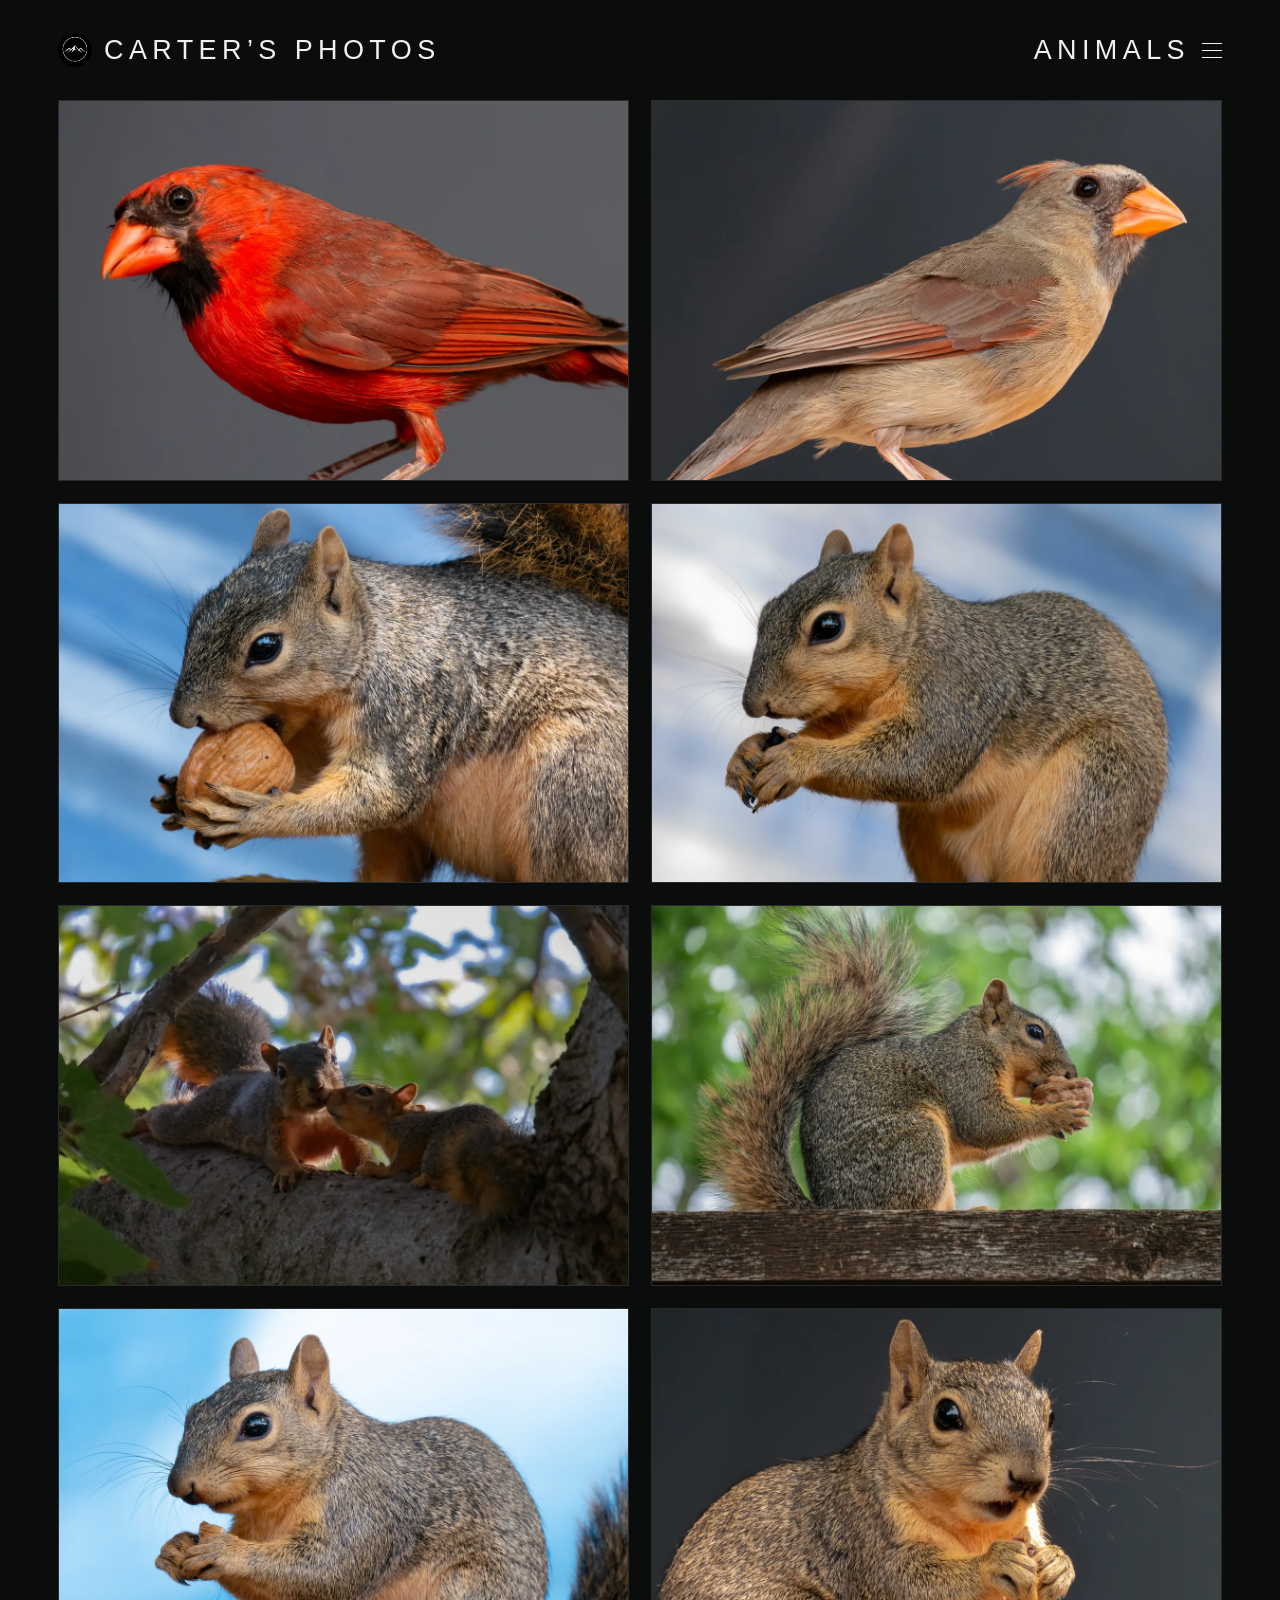
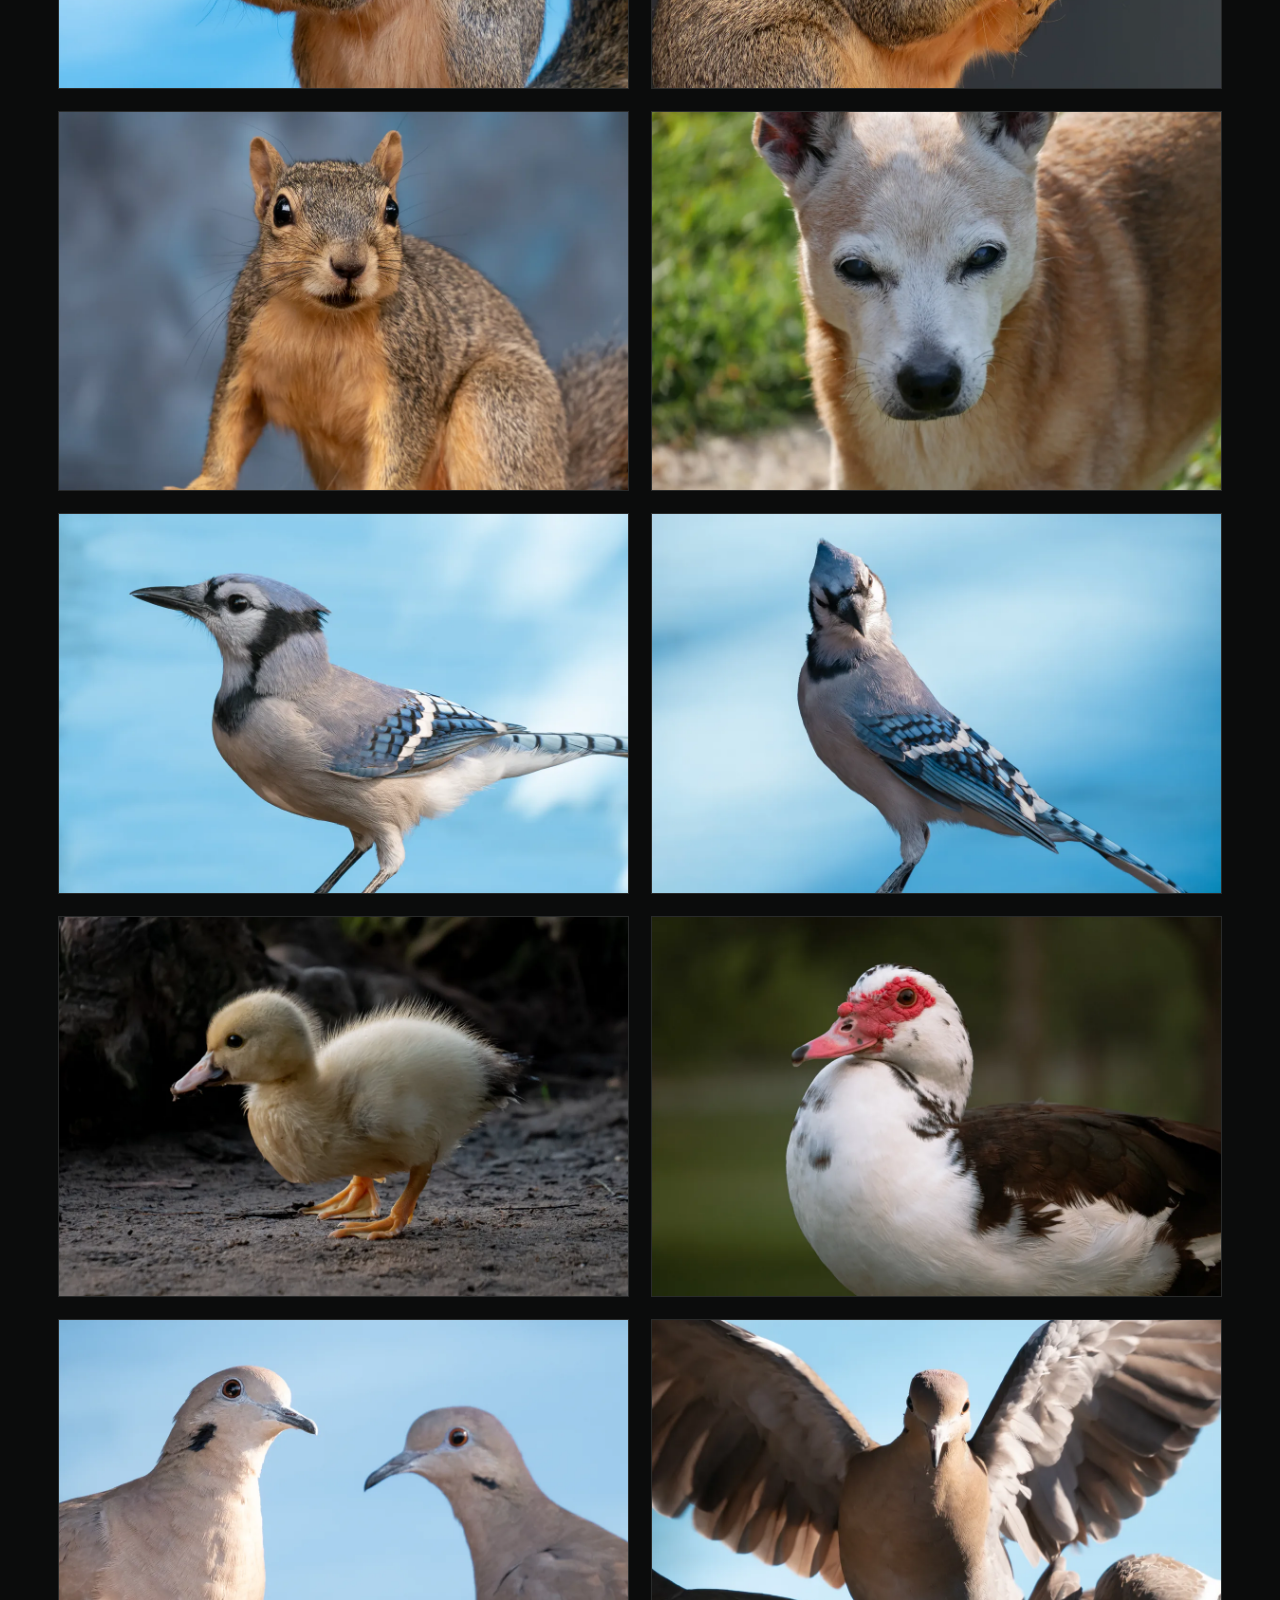
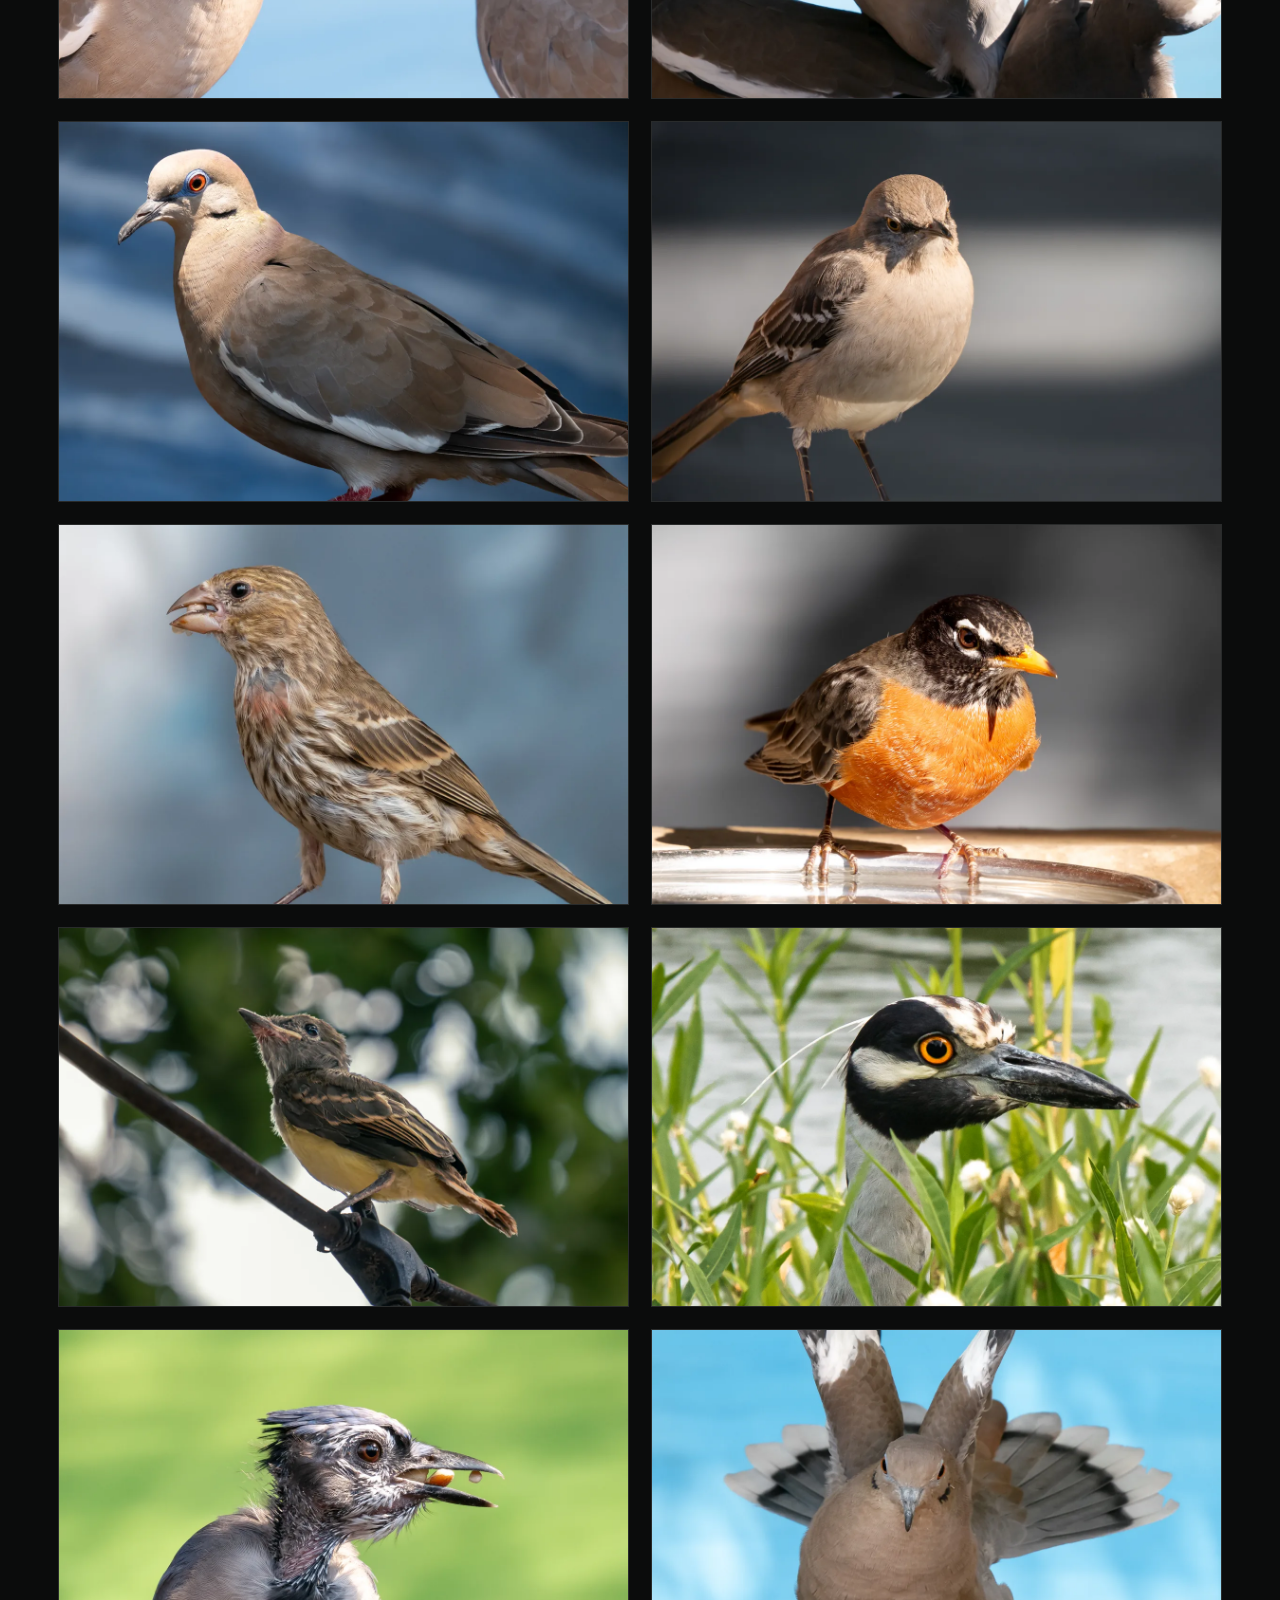
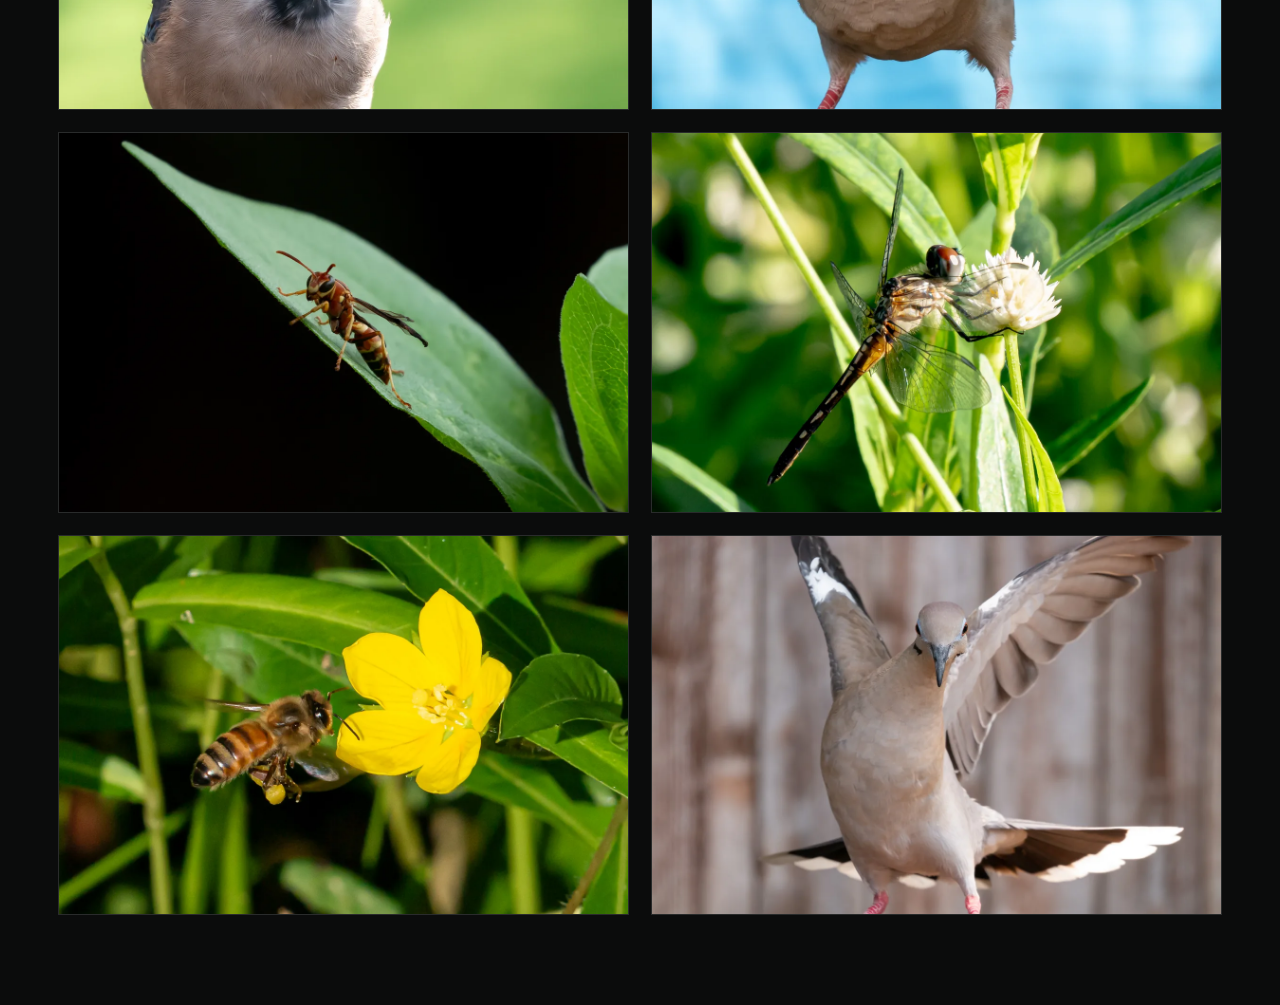
==== commit 1ce0a16b: "Fix broken gallery stylesheet reference" ====
--- a/animals/index.html
+++ b/animals/index.html
@@ -8,7 +8,7 @@
   <title>Animals — Carter's Photos</title>
   <link rel="icon" type="image/svg+xml" href="/mountain-logo.svg?v=1">
   <link rel="apple-touch-icon" href="/mountain-logo.svg?v=1">
-  <link rel="stylesheet" href="animals.css">
+  <link rel="stylesheet" href="/style.css">
 </head>
 <body>
   <main class="site-shell">
--- a/style.css
+++ b/style.css
@@ -0,0 +1,330 @@
+/* Base and layout */
+:root {
+  color-scheme: dark;
+  --bg: #0b0c0c;
+  --text: #f1f1ef;
+  --muted: #8f908e;
+  --gap: clamp(12px, 1.8vw, 22px);
+  --edge: clamp(18px, 5vw, 58px);
+}
+* { box-sizing: border-box; }
+html { background: var(--bg); }
+body {
+  margin: 0;
+  min-width: 320px;
+  background: var(--bg);
+  color: var(--text);
+  font-family: Arial, Helvetica, sans-serif;
+  -webkit-font-smoothing: antialiased;
+}
+.site-shell { width: 100%; padding: 0 var(--edge) clamp(40px, 7vw, 90px); }
+.site-header {
+  position: sticky;
+  top: 0;
+  z-index: 20;
+  background: var(--bg);
+  min-height: clamp(82px, 8.4vw, 100px);
+  display: flex;
+  align-items: center;
+  justify-content: space-between;
+  gap: 28px;
+}
+.brand {
+  color: var(--text);
+  text-decoration: none;
+  display: inline-flex;
+  align-items: center;
+  gap: 12px;
+  font-size: clamp(18px, 2.15vw, 27px);
+  font-weight: 400;
+  letter-spacing: .20em;
+  line-height: 1;
+  white-space: nowrap;
+}
+
+.brand-icon { width: 34px; height: 34px; flex: 0 0 auto; object-fit: cover; border-radius: 50%; }
+
+/* Header navigation */
+.nav { display: flex; align-items: center; gap: clamp(28px, 4vw, 50px); }
+.nav-link {
+  position: relative;
+  padding: 8px 2px 12px;
+  color: var(--muted);
+  text-decoration: none;
+  font-size: clamp(10px, 1vw, 13px);
+  font-weight: 700;
+  letter-spacing: .20em;
+  line-height: 1;
+}
+.nav-link.active { color: var(--text); }
+.nav-link.active::after {
+  content: "";
+  position: absolute;
+  left: 0;
+  right: .20em;
+  bottom: 0;
+  height: 1px;
+  background: currentColor;
+}
+.nav-placeholder { cursor: default; display: inline-block; }
+
+/* Photo grid */
+.gallery { display: grid; grid-template-columns: repeat(2, minmax(0, 1fr)); gap: var(--gap); }
+.photo {
+  display: block;
+  overflow: hidden;
+  background: transparent;
+  aspect-ratio: 3 / 2;
+  text-decoration: none;
+  border: 1px solid #292b2b;
+  padding: 0;
+  box-shadow: none;
+  cursor: zoom-in;
+}
+.photo img {
+  display: block;
+  width: 100%;
+  height: 100%;
+  object-fit: cover;
+  object-position: center;
+  opacity: 1;
+  transition: transform 220ms ease, opacity 220ms ease;
+}
+.photo-squirrel img { object-position: 50% 42%; }
+
+/* Fullscreen viewer */
+.lightbox {
+  position: fixed;
+  inset: 0;
+  width: auto;
+  height: auto;
+  max-width: none;
+  max-height: none;
+  margin: 0;
+  padding: clamp(24px, 4vw, 48px);
+  border: 0;
+  background: rgba(5, 6, 6, .96);
+  overflow: hidden;
+}
+.lightbox[open] { display: grid; place-items: center; }
+.lightbox::backdrop { background: rgba(0, 0, 0, .86); }
+.lightbox-image {
+  display: block;
+  width: auto;
+  height: auto;
+  max-width: min(90vw, calc(100vw - 48px));
+  max-height: min(85vh, calc(100vh - 48px));
+  object-fit: contain;
+}
+.lightbox-close {
+  position: fixed;
+  top: 18px;
+  right: 22px;
+  z-index: 2;
+  border: 0;
+  padding: 6px 10px;
+  background: transparent;
+  color: #f1f1ef;
+  font: 300 34px/1 Arial, Helvetica, sans-serif;
+  cursor: pointer;
+}
+html.lightbox-open, body.lightbox-open {
+  overflow: hidden;
+  overscroll-behavior: none;
+}
+.lightbox-nav {
+  position: fixed;
+  top: 50%;
+  z-index: 3;
+  width: 48px;
+  height: 64px;
+  padding: 0;
+  border: 0;
+  background: rgba(0,0,0,.28);
+  color: rgba(255,255,255,.88);
+  font: 300 48px/1 Arial, sans-serif;
+  cursor: pointer;
+  transform: translateY(-50%);
+}
+.lightbox-prev { left: 14px; }
+.lightbox-next { right: 14px; }
+
+/* Quiet lightbox position indicator */
+.lightbox-counter {
+  position: fixed;
+  bottom: max(18px, env(safe-area-inset-bottom));
+  left: 50%;
+  transform: translateX(-50%);
+  color: #b8b9b7;
+  font: 400 12px/1.4 Arial, Helvetica, sans-serif;
+  letter-spacing: .12em;
+  pointer-events: none;
+}
+
+/* Dropdown menu */
+.nav-menu { position: relative; border: 0; border-radius: 0; background: transparent; }
+.nav-menu summary { list-style: none; }
+.nav-menu summary::-webkit-details-marker { display: none; }
+.nav-current {
+  display: flex;
+  align-items: center;
+  min-width: 0;
+  min-height: 0;
+  padding: 0;
+  gap: 12px;
+  justify-content: flex-start;
+  cursor: pointer;
+  user-select: none;
+}
+.nav-current .nav-link { pointer-events: none; }
+.nav-current .nav-link.active {
+  padding: 0;
+  font-size: clamp(18px, 2.15vw, 27px);
+  font-weight: 400;
+  letter-spacing: .20em;
+}
+.nav-current .nav-link.active::after { display: none; }
+.menu-icon {
+  width: 20px;
+  height: 15px;
+  margin: 0;
+  flex: 0 0 auto;
+  display: flex;
+  flex-direction: column;
+  justify-content: space-between;
+}
+.menu-icon i { display: block; width: 100%; height: 1px; background: var(--text); }
+.nav-dropdown {
+  position: absolute;
+  top: calc(100% + 14px);
+  left: auto;
+  right: 0;
+  z-index: 10;
+  width: 210px;
+  min-width: 210px;
+  padding: 4px 12px;
+  gap: 0;
+  display: flex;
+  flex-direction: column;
+  align-items: flex-start;
+  border: 1px solid #343738;
+  border-radius: 10px;
+  background: #0d0f10;
+  box-shadow: 0 10px 24px rgba(0,0,0,.28);
+}
+.nav-menu:not([open]) .nav-dropdown { display: none; }
+.nav-dropdown::before {
+  content: "";
+  position: absolute;
+  top: -7px;
+  right: 8px;
+  width: 12px;
+  height: 12px;
+  background: #0d0f10;
+  border-left: 1px solid #343738;
+  border-top: 1px solid #343738;
+  transform: rotate(45deg);
+}
+.nav-dropdown .nav-link {
+  position: relative;
+  z-index: 1;
+  display: flex;
+  align-items: center;
+  justify-content: space-between;
+  width: 100%;
+  padding: 16px 2px;
+  border-radius: 0;
+  background: transparent;
+  color: #b8b9b7;
+  font-size: clamp(13px, 1.15vw, 16px);
+  font-weight: 400;
+  letter-spacing: .18em;
+  text-align: left;
+  white-space: nowrap;
+}
+.nav-dropdown .nav-link + .nav-link { border-top: 1px solid #343738; }
+.nav-arrow {
+  margin-left: 18px;
+  color: #d9d9d7;
+  font-size: 28px;
+  font-weight: 200;
+  line-height: .7;
+  letter-spacing: 0;
+}
+
+/* Responsive */
+@media (max-width: 700px) {
+  :root { --edge: 16px; --gap: 12px; }
+  .site-header { min-height: 74px; align-items: center; }
+  .brand { font-size: clamp(16px, 5vw, 20px); letter-spacing: .16em; gap: 8px; }
+  .brand-icon { width: 26px; height: 26px; }
+  .nav { gap: 14px; }
+  .nav-link { font-size: 9px; letter-spacing: .16em; }
+  .gallery { grid-template-columns: 1fr; }
+  .lightbox { padding: 12px; }
+  .lightbox-image { max-width: calc(100vw - 24px); max-height: calc(100vh - 56px); }
+  .lightbox-close { top: 10px; right: 10px; }
+  .nav-current { gap: 10px; }
+  .nav-current .nav-link.active {
+    font-size: clamp(16px, 5vw, 20px);
+    letter-spacing: .16em;
+  }
+  .nav-dropdown { top: calc(100% + 12px); width: 210px; min-width: 210px; padding: 3px 12px; }
+  .nav-dropdown .nav-link { padding: 16px 2px; font-size: 13px; letter-spacing: .16em; }
+  .nav-arrow { font-size: 26px; }
+}
+@media (max-width: 430px) {
+  .site-header { min-height: 68px; }
+  .brand { font-size: 15px; letter-spacing: .13em; gap: 6px; }
+  .brand-icon { width: 22px; height: 22px; }
+  .nav-link { font-size: 8px; }
+  .nav-current .nav-link.active { font-size: 15px; letter-spacing: .13em; }
+  .nav-dropdown { width: 190px; min-width: 190px; }
+}
+@media (hover: hover) and (pointer: fine) {
+  .photo:hover img { transform: scale(1.012); opacity: .96; }
+  .lightbox-nav:hover { background: rgba(0,0,0,.55); color: #fff; }
+  .nav-dropdown .nav-link:hover { color: var(--text); background: transparent; }
+  .nav-dropdown .nav-link:hover .nav-arrow { transform: translateX(2px); }
+}
+/* On touchscreens, navigation shares the existing bottom counter row. */
+@media (hover: none) and (pointer: coarse) {
+  .lightbox-nav {
+    display: grid;
+    place-items: center;
+    top: auto;
+    bottom: max(8px, calc(env(safe-area-inset-bottom) - 10px));
+    width: 52px;
+    height: 42px;
+    transform: none;
+    font-size: 34px;
+    background: transparent;
+    color: #d9d9d7;
+    touch-action: manipulation;
+  }
+  .lightbox-prev { left: calc(50% - 105px); }
+  .lightbox-next { right: calc(50% - 105px); }
+  .lightbox-counter {
+    bottom: max(18px, env(safe-area-inset-bottom));
+  }
+}
+@media (prefers-reduced-motion: reduce) {
+  .photo img { transition: none; }
+}
+
+/* Image loading status is visible only while a full-resolution image is pending. */
+.lightbox.is-loading .lightbox-image { opacity: 0; }
+.lightbox.is-loading::after {
+  content: "";
+  position: fixed;
+  top: 50%; left: 50%;
+  width: 22px; height: 22px;
+  margin: -11px;
+  border: 2px solid rgba(255,255,255,.2);
+  border-top-color: #d9d9d7;
+  border-radius: 50%;
+  animation: lightbox-spin .75s linear infinite;
+  pointer-events: none;
+}
+@keyframes lightbox-spin { to { transform: rotate(360deg); } }
+@media (prefers-reduced-motion: reduce) { .lightbox.is-loading::after { animation: none; } }
